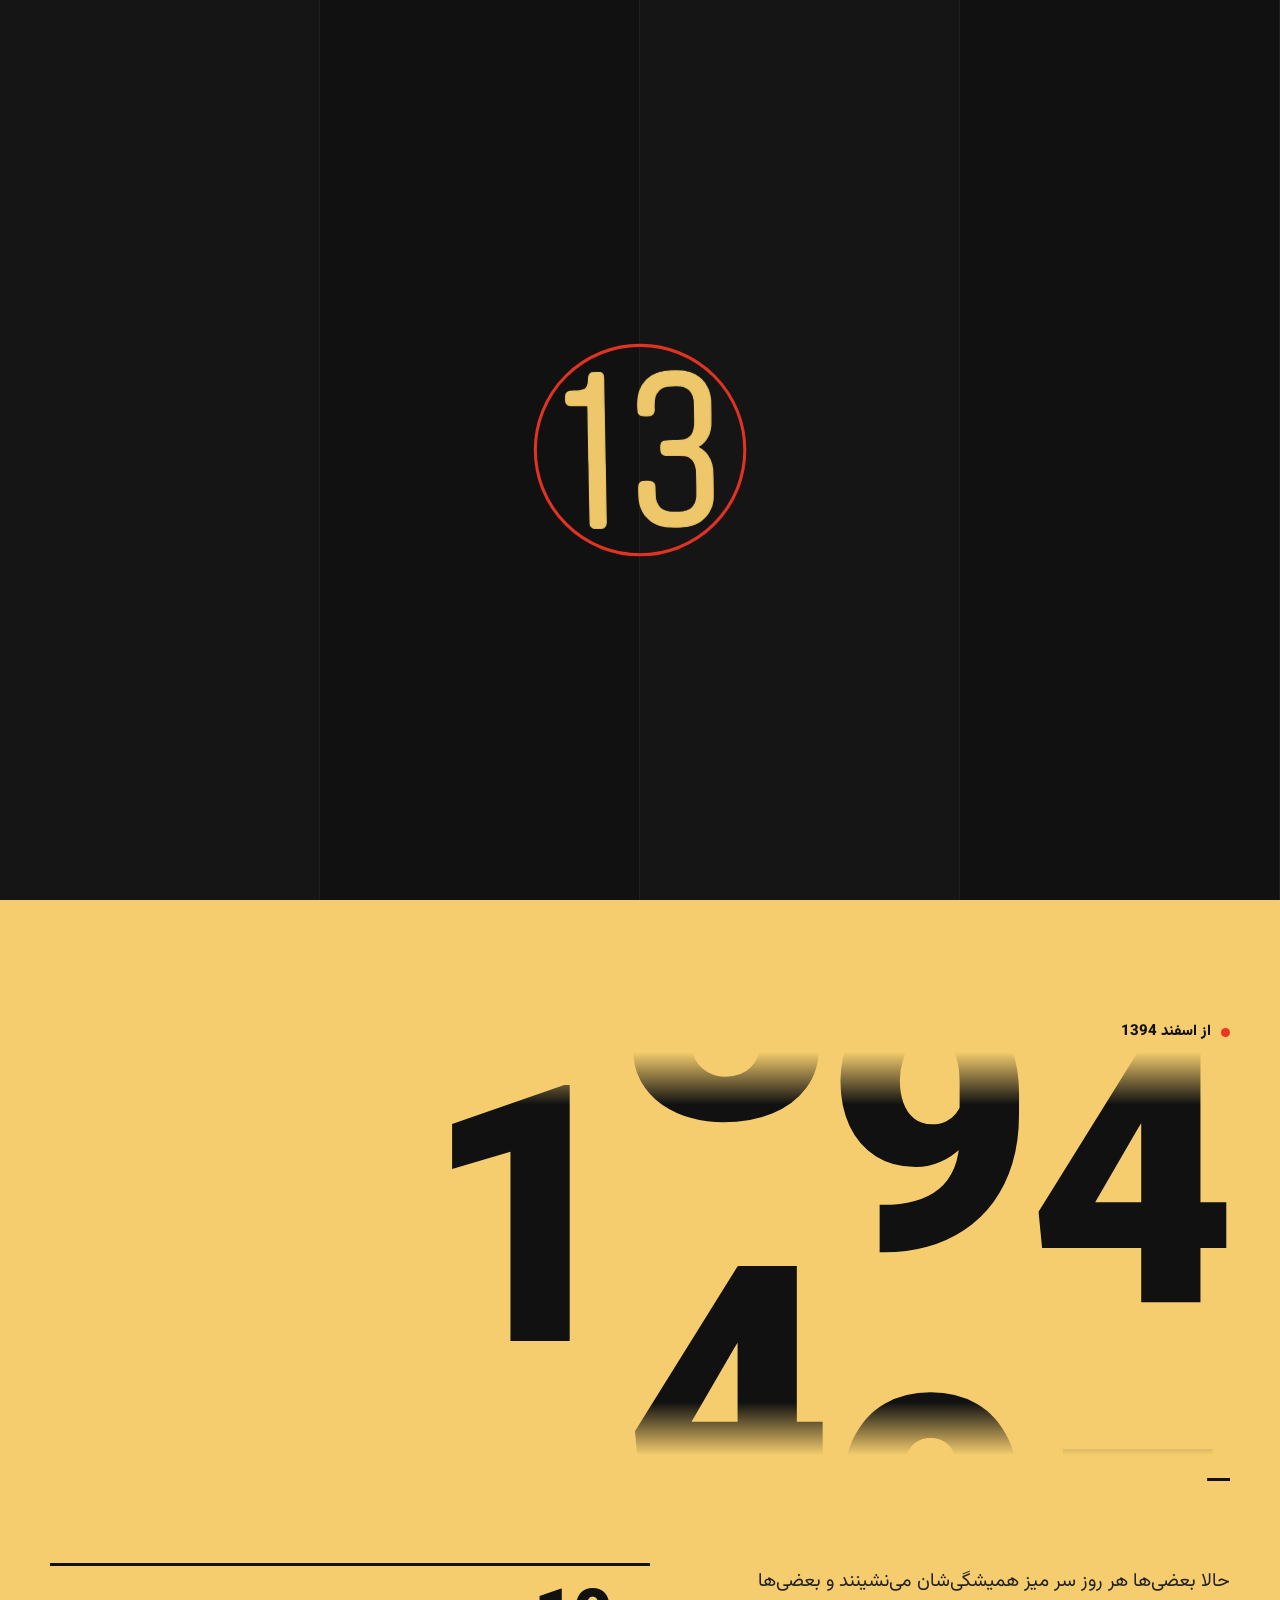
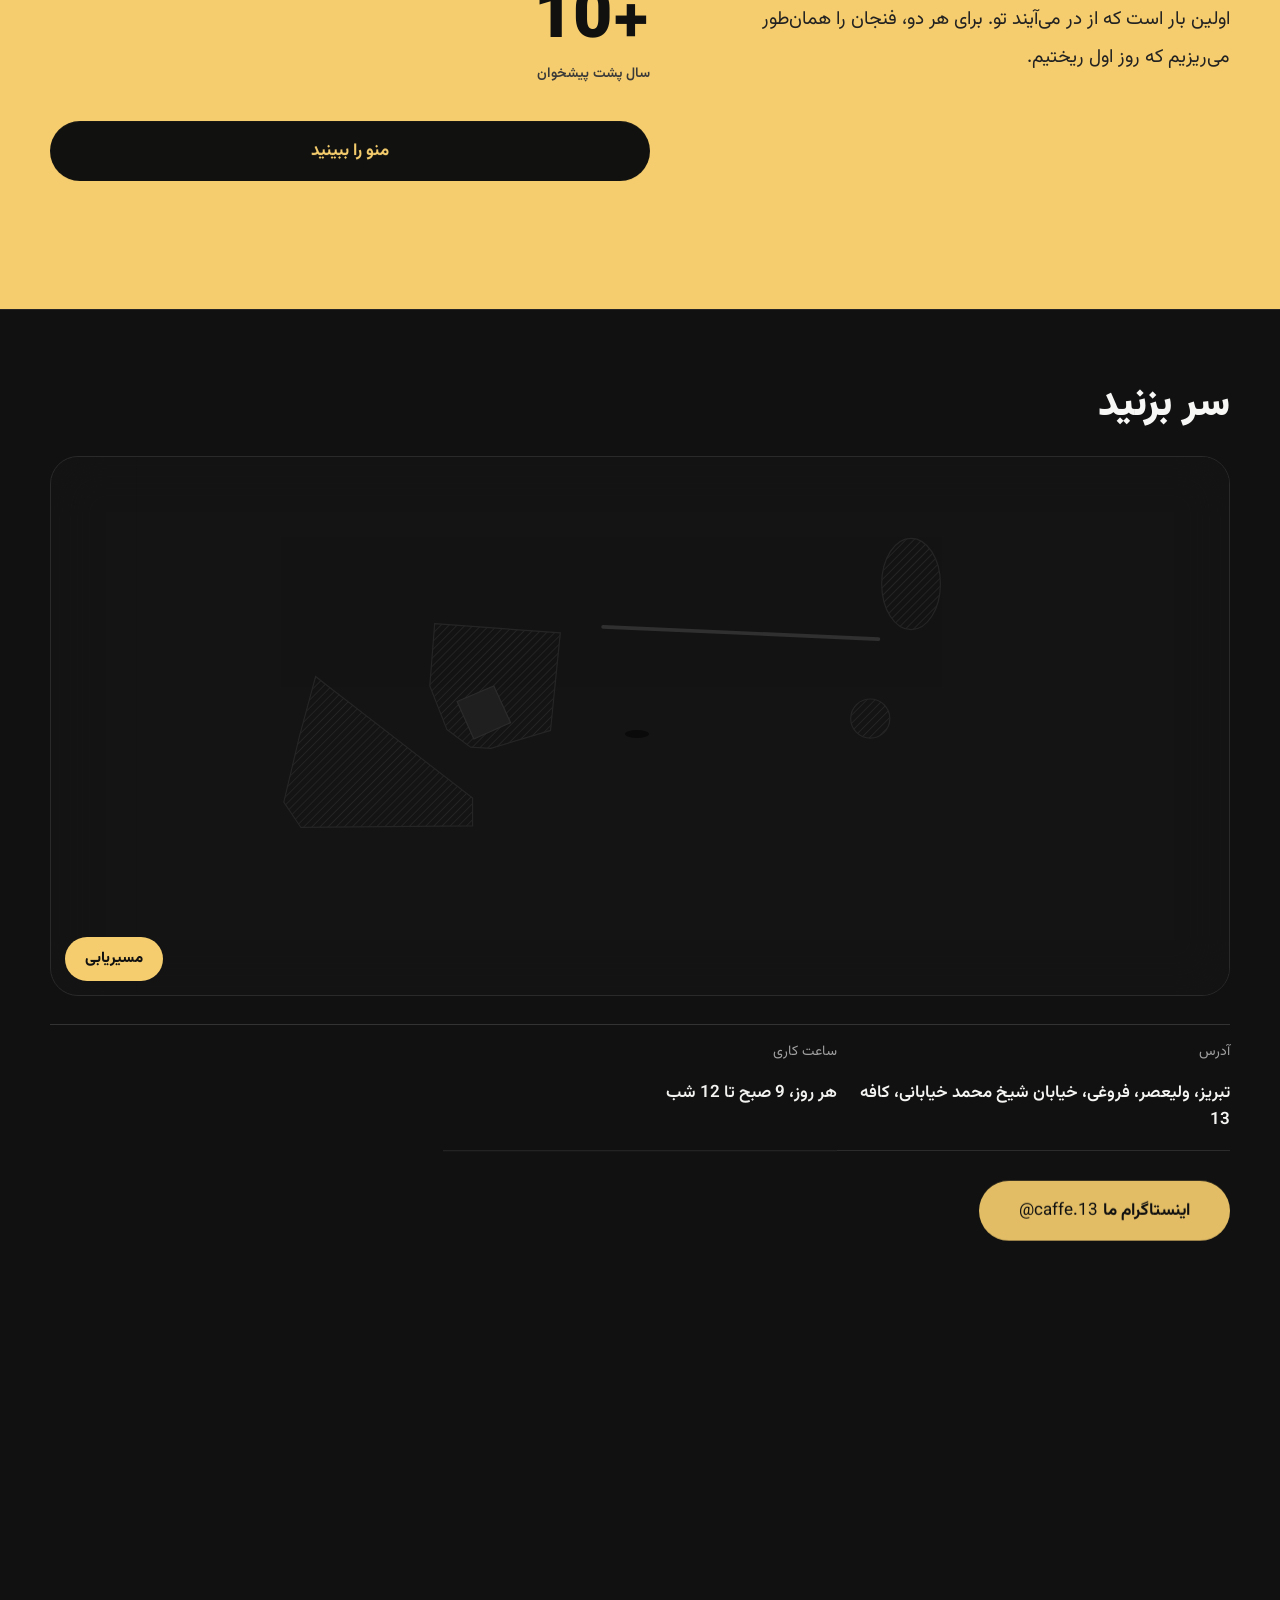
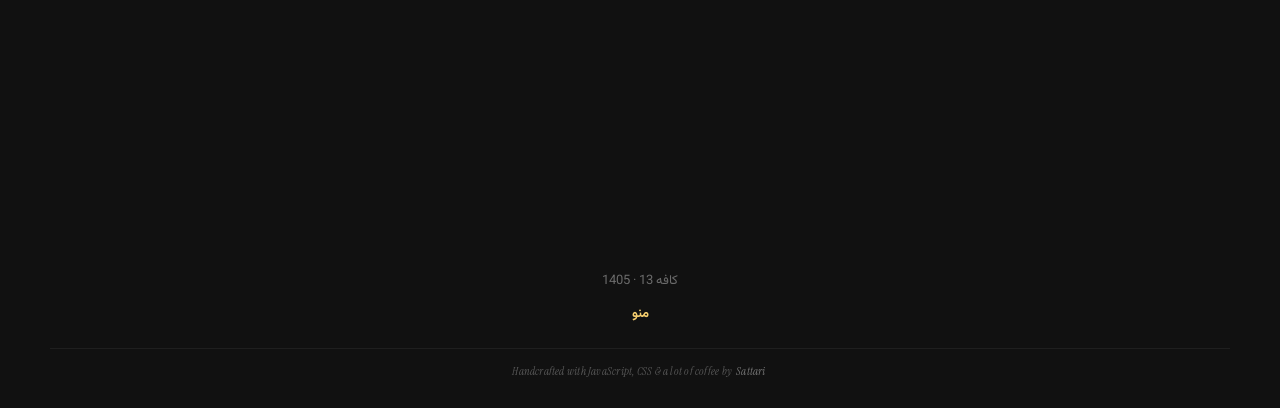
==== index.html @ 8cb82a8e "Map: aerial fly-in on scroll, from far above down to the cafe's pin The map starts zoomed out (0.5x)" ====
<!doctype html>
<html lang="fa" dir="rtl" data-page="home" data-base="">
<head>
<meta charset="utf-8">
<meta name="viewport" content="width=device-width, initial-scale=1, maximum-scale=1, minimum-scale=1, user-scalable=no, viewport-fit=cover">
<title>کافه 13 تبریز | قهوه، برگر و صبحانه</title>
<meta name="description" content="کافه 13 در تبریز: قهوه و نوشیدنی، برگر و پیتزای دیترویتی، و صبحانه. آدرس، ساعت کاری و منو. Cafe 13 Tabriz.">
<meta name="theme-color" content="#111111">
<meta property="og:title" content="کافه 13 تبریز">
<meta property="og:description" content="قهوه، برگر و صبحانه در تبریز">
<meta property="og:image" content="https://caffe13.ir/assets/brand/logo-1024.png">
<meta property="og:url" content="https://caffe13.ir/">
<link rel="canonical" href="https://caffe13.ir/">
<link rel="icon" href="assets/brand/favicon.ico" sizes="any">
<link rel="icon" href="assets/brand/logo.svg" type="image/svg+xml">
<link rel="apple-touch-icon" href="assets/brand/apple-touch-icon.png">
<link rel="manifest" href="manifest.webmanifest">
<link rel="preload" href="assets/fonts/Vazirmatn-var.woff2" as="font" type="font/woff2" crossorigin>
<link rel="stylesheet" href="assets/vendor/lenis.css?v=189d8e18">
<link rel="stylesheet" href="css/site.css?v=aab4eb87">
<script>(function(d){d.classList.add('js');if(!matchMedia('(prefers-reduced-motion: reduce)').matches){d.classList.add('is-loading');setTimeout(function(){d.classList.remove('is-loading')},9000)}})(document.documentElement)</script>
</head>
<body>

<!-- Loader: panels, the circle drawn, then the 13 drawn and filled -->
<div class="loader" aria-hidden="true">
  <div class="loader__panels"><i></i><i></i><i></i><i></i></div>
  <svg class="loader__mark" viewBox="0 0 1000 1000">
    <circle class="loader__circle" cx="500" cy="500" r="480" pathLength="1" />
    <path class="loader__glyph" pathLength="1" fill-rule="evenodd" d="M291.7 858.7C286.3 857.7 284.6 857.1 283.5 856.0C282.8 855.4 281.7 854.6 281.0 854.3C278.4 853.0 274.1 848.1 273.1 845.5C271.4 840.6 271.2 837.5 270.6 794.9C270.4 781.8 270.0 761.6 269.7 750.0C269.4 738.4 269.0 721.0 268.9 711.2C268.7 701.4 268.5 685.2 268.3 675.2C268.1 665.1 267.8 645.6 267.6 631.7C267.4 617.8 267.1 601.8 267.0 596.1C266.8 590.4 266.6 582.6 266.6 578.8C266.6 575.0 266.5 569.3 266.3 566.1C265.6 553.1 265.3 542.6 265.0 519.7C264.9 506.5 264.7 490.8 264.6 484.8C264.4 478.9 264.2 465.6 264.0 455.4C263.9 445.2 263.6 431.4 263.4 424.9C262.9 404.5 262.5 380.3 262.3 355.9C262.2 343.0 262.0 331.7 262.0 330.8C261.9 329.9 261.8 323.1 261.7 315.8C261.4 301.2 261.3 299.7 259.8 297.7C258.1 295.4 259.4 295.5 242.7 295.5C238.0 295.4 229.9 295.6 224.8 295.7C201.2 296.5 179.9 296.2 174.0 295.1C170.8 294.4 165.6 290.4 163.5 287.0C163.0 286.2 162.4 285.3 162.3 285.1C162.1 284.8 161.4 283.3 160.8 281.7C159.3 277.8 158.9 272.2 159.1 258.9C159.2 249.3 159.2 249.0 160.0 247.4C160.4 246.5 161.0 245.0 161.3 243.9C161.9 241.8 162.5 240.9 166.8 236.6C172.0 231.3 173.8 230.9 195.1 230.4C213.0 230.1 218.7 229.7 222.4 228.8C223.9 228.5 227.0 227.8 229.3 227.4C233.4 226.7 239.9 224.7 241.3 223.8C241.7 223.5 242.2 223.3 242.5 223.3C243.8 223.3 249.6 219.9 250.9 218.3C251.6 217.4 252.4 216.6 252.6 216.4C253.5 215.6 256.9 210.7 256.9 210.1C256.9 209.9 257.5 209.1 258.2 208.3C259.0 207.5 259.5 206.6 259.5 206.4C259.5 205.7 261.1 200.3 261.8 198.7C262.3 197.5 262.6 195.9 262.8 192.3C262.9 189.6 263.2 187.2 263.4 186.9C263.5 186.6 263.7 184.2 263.9 181.6C264.0 179.1 264.2 176.4 264.4 175.8C264.6 175.2 264.7 172.8 264.7 170.5C264.7 165.0 265.1 162.8 266.7 159.1C269.3 153.0 272.9 148.6 276.2 147.6C277.1 147.3 278.5 146.8 279.4 146.3C281.8 145.1 285.0 144.8 300.3 144.6C312.8 144.4 313.9 144.5 316.9 145.1C321.1 145.9 321.4 146.0 324.0 148.3C325.2 149.4 326.5 150.4 326.8 150.5C328.7 151.1 331.4 158.0 332.2 164.4C332.4 165.8 332.7 176.7 332.9 188.6C333.1 200.5 333.3 214.5 333.4 219.8C333.8 242.2 334.2 269.2 334.4 279.4C334.4 285.5 334.7 296.0 334.9 302.8C335.1 309.7 335.2 318.0 335.2 321.3C335.2 324.6 335.3 331.0 335.5 335.6C335.7 340.3 336.0 357.3 336.2 373.5C336.4 389.6 336.6 407.6 336.8 413.4C336.9 419.2 337.3 437.5 337.6 454.2C337.8 470.9 338.1 484.8 338.2 485.2C338.3 485.6 338.5 499.0 338.7 514.9C339.1 545.5 339.5 564.1 340.0 570.0C340.2 571.9 340.4 579.7 340.4 587.3C340.4 594.8 340.6 604.4 340.7 608.6C341.0 618.0 341.9 671.5 342.1 696.5C342.2 706.7 342.4 718.3 342.6 722.2C342.9 729.2 343.2 746.8 343.9 793.6C344.1 806.8 344.4 820.2 344.6 823.4C344.8 827.6 344.8 830.5 344.6 834.0C343.9 842.6 343.1 845.4 340.0 848.7C339.3 849.5 338.4 850.6 338.2 851.1C337.0 853.4 331.2 857.1 328.8 857.1C328.1 857.1 326.3 857.5 324.8 858.0L322.1 858.8L307.7 858.9C299.1 859.0 292.7 858.9 291.7 858.7ZM636.6 852.3C634.6 852.1 630.5 851.9 627.3 851.7C624.2 851.5 621.3 851.2 620.7 851.1C620.2 850.9 618.2 850.6 616.4 850.4C612.2 849.9 608.5 849.2 607.0 848.4C605.8 847.8 602.5 847.0 599.8 846.6C598.9 846.5 597.4 846.1 596.4 845.8C595.4 845.4 593.0 844.9 591.0 844.7C588.4 844.3 586.8 843.9 585.0 843.1C583.7 842.5 582.0 841.8 581.4 841.6C580.7 841.4 579.9 841.0 579.6 840.6C579.2 840.3 578.1 839.7 577.1 839.4C576.0 839.0 574.9 838.4 574.5 838.1C574.1 837.7 572.8 837.0 571.6 836.6C570.4 836.2 569.1 835.6 568.9 835.4C568.3 834.9 561.9 831.8 560.8 831.4C560.4 831.3 559.6 830.8 559.0 830.4C557.4 828.9 554.8 827.2 553.1 826.3C552.3 825.9 551.2 825.1 550.7 824.7C550.3 824.2 549.2 823.3 548.3 822.7C542.1 818.7 519.7 794.9 519.7 792.3C519.7 792.1 519.4 791.7 519.0 791.3C518.6 791.0 517.9 789.8 517.4 788.6C516.8 787.5 516.2 786.2 515.9 785.9C515.2 785.2 511.9 778.7 510.4 775.3C509.8 774.1 508.9 772.3 508.2 771.4C507.6 770.4 506.7 768.5 506.3 767.1C505.8 765.7 504.7 762.9 503.9 761.0C503.0 758.9 502.0 755.8 501.5 753.6C501.0 751.4 500.4 749.0 500.2 748.2C499.5 746.1 499.4 745.3 498.9 741.7C498.6 739.8 498.1 737.1 497.8 735.6C495.7 726.2 495.5 724.7 495.4 716.2C495.4 712.9 495.3 709.2 495.1 707.9C494.5 702.6 494.1 666.7 494.7 664.1C495.5 660.2 497.0 655.4 497.7 654.5C498.1 654.1 499.2 652.6 500.2 651.3C501.3 649.9 502.4 648.8 503.3 648.3C504.0 648.0 505.1 647.2 505.8 646.6C508.3 644.3 513.1 643.7 532.0 643.6C549.0 643.5 549.1 643.5 554.6 646.2C556.9 647.4 558.0 648.3 561.3 651.5C565.1 655.3 565.2 655.3 565.7 657.6C566.1 658.8 566.5 660.6 566.8 661.6C567.8 665.7 567.9 667.5 568.2 681.3C568.8 711.4 569.3 719.5 571.0 725.9C571.5 727.6 572.1 730.2 572.4 731.7C573.4 736.6 575.1 740.8 577.7 745.0C578.3 746.0 579.1 747.3 579.4 748.1C580.3 750.2 582.1 753.5 582.7 754.2C583.1 754.6 583.6 755.4 583.9 756.0C584.7 757.6 586.1 759.4 588.4 761.6C589.5 762.7 590.6 764.1 591.0 764.7C591.4 765.4 593.1 766.9 595.2 768.4C597.2 769.8 599.3 771.5 599.8 772.0C600.4 772.6 602.5 773.9 604.6 775.0C606.7 776.1 609.7 777.7 611.2 778.5C614.6 780.3 621.0 782.0 632.8 784.2C643.3 786.2 694.0 785.0 701.4 782.7C702.7 782.2 705.5 781.7 707.5 781.4C709.5 781.1 711.7 780.6 712.3 780.3C713.0 780.1 714.6 779.5 716.1 779.0C718.5 778.3 721.5 776.8 723.9 775.2C724.5 774.8 725.7 774.2 726.7 773.9C728.7 773.2 731.4 771.5 733.2 769.8C733.9 769.0 735.0 768.0 735.6 767.6C739.3 764.8 743.6 760.3 745.4 757.5C746.4 755.9 747.7 753.8 748.4 753.0C750.9 749.8 756.2 737.4 757.6 731.5C758.0 729.9 758.5 728.1 758.7 727.4C758.9 726.7 759.3 724.8 759.5 723.3C759.7 721.8 760.1 719.1 760.4 717.4C761.2 711.7 761.1 685.5 760.2 631.7C759.8 611.6 759.1 592.0 758.6 589.5C758.4 588.6 757.9 586.2 757.6 584.2C757.2 582.2 756.7 580.1 756.5 579.5C756.3 578.9 755.7 576.6 755.3 574.3C754.9 572.0 754.2 569.5 753.7 568.4C752.2 565.0 751.4 563.3 750.6 560.9C750.1 559.7 749.5 558.2 749.1 557.7C748.5 556.8 746.9 554.0 744.8 549.7C743.7 547.5 737.2 540.6 733.9 538.1C733.0 537.5 731.3 536.1 730.0 534.9C728.5 533.6 727.1 532.6 726.1 532.2C725.2 531.9 723.7 531.1 722.9 530.5C722.0 529.9 720.5 529.2 719.7 528.9C718.8 528.7 717.7 528.2 717.3 528.0C716.9 527.7 715.1 527.1 713.3 526.7C711.4 526.2 708.9 525.5 707.6 525.0C704.3 523.9 692.2 523.7 652.4 524.2L621.0 524.6L615.7 523.7C609.9 522.8 608.6 522.3 605.8 520.4C602.4 518.1 600.4 515.8 598.4 512.1C595.6 506.8 595.3 504.2 595.3 487.9C595.4 476.9 595.8 474.1 598.5 468.8C600.6 464.5 601.0 464.1 605.2 461.8C612.6 457.7 612.3 457.7 655.1 456.9C690.4 456.2 694.2 455.9 705.9 452.8C706.6 452.6 708.0 452.0 708.9 451.5C709.8 451.0 711.8 450.2 713.4 449.7C715.0 449.2 716.7 448.4 717.4 447.9C718.1 447.4 719.6 446.4 720.8 445.8C722.0 445.2 723.5 444.3 724.0 443.8C724.6 443.3 725.9 442.5 726.8 442.0C728.1 441.4 728.8 440.7 730.2 438.7C731.2 437.3 733.0 435.2 734.2 434.1C735.3 432.9 736.6 431.4 736.9 430.8C737.2 430.2 737.7 429.5 738.0 429.2C738.3 429.0 739.0 427.9 739.5 426.8C740.7 424.4 741.3 423.3 742.8 421.1C743.7 419.8 744.2 418.7 744.5 416.9C745.4 412.2 745.9 410.2 746.7 407.6C747.2 406.2 747.7 404.0 747.9 402.8C748.1 401.6 748.6 399.5 748.9 398.2C751.1 389.5 751.6 377.0 750.8 350.7C750.7 344.7 750.4 331.2 750.2 320.6C749.7 293.0 749.2 273.1 748.9 271.8C748.7 271.2 748.2 269.0 747.6 267.0C746.8 263.7 746.4 262.3 745.3 257.1C745.1 256.4 744.9 254.9 744.7 253.7C744.5 252.6 743.9 251.0 743.5 250.2C743.0 249.4 742.2 247.8 741.8 246.6C740.2 242.6 736.3 235.5 734.8 233.6C733.9 232.5 732.2 230.5 731.0 229.1C729.8 227.6 728.8 226.3 728.8 226.2C728.8 226.1 727.9 225.3 726.7 224.5C725.6 223.6 724.3 222.4 723.8 221.8C723.4 221.3 722.3 220.3 721.5 219.7C720.6 219.2 719.1 218.0 718.2 217.2C717.2 216.5 715.9 215.6 715.3 215.3C713.5 214.6 710.8 213.4 708.3 212.2C707.1 211.6 705.5 210.9 704.8 210.7C704.0 210.5 703.1 210.1 702.7 209.8C701.2 208.9 685.3 205.6 682.5 205.6C681.6 205.6 679.6 205.4 678.1 205.2C674.8 204.8 665.6 204.8 648.7 205.2C634.2 205.6 631.6 205.8 624.6 207.1C621.8 207.7 618.2 208.4 616.7 208.6C611.5 209.6 602.2 213.3 600.4 215.1C600.0 215.5 599.1 216.0 598.4 216.2C597.7 216.4 596.6 216.9 596.0 217.4C595.4 217.8 594.1 218.7 593.2 219.3C588.8 222.2 581.2 230.8 578.0 236.4C577.5 237.3 576.3 238.8 575.4 239.9C573.8 241.7 572.1 245.4 572.1 246.9C572.1 247.2 571.8 247.9 571.4 248.4C570.1 250.0 567.6 258.0 567.0 262.1C566.8 264.1 566.3 266.6 565.9 267.7C565.4 269.3 565.1 271.4 564.8 277.1C564.3 285.2 564.2 311.6 564.6 314.5C564.9 316.7 564.2 321.7 563.3 324.0C562.9 324.9 562.4 326.6 562.2 327.7C561.1 332.4 558.5 335.9 554.4 338.1C552.8 339.0 551.3 339.9 551.2 340.0C551.1 340.2 550.1 340.8 548.9 341.4C545.9 342.9 540.2 343.3 523.3 343.4C508.7 343.4 507.5 343.2 503.7 340.5C503.2 340.1 501.6 339.2 500.2 338.4C496.4 336.3 495.6 335.5 493.6 331.4L491.9 327.9L491.3 322.1C490.5 314.7 489.8 277.7 490.3 271.8C490.7 267.2 491.5 261.9 491.9 260.6C492.1 260.1 492.4 258.0 492.6 256.0C492.9 252.7 493.3 250.5 495.5 241.3C495.8 239.9 496.2 238.0 496.4 237.2C496.6 236.4 497.5 234.0 498.3 231.7C499.2 229.5 500.5 226.3 501.1 224.6C501.7 222.9 502.7 220.8 503.3 219.9C503.8 219.0 504.6 217.5 504.9 216.6C505.2 215.6 505.7 214.5 505.9 214.1C506.1 213.8 506.8 212.5 507.3 211.2C508.2 209.0 509.4 206.8 511.0 204.4C511.5 203.7 512.3 202.1 512.8 200.9C513.5 199.3 514.1 198.5 515.0 197.9C515.7 197.4 516.5 196.4 517.1 195.3C517.6 194.3 518.7 192.9 519.4 192.1C520.1 191.4 521.3 190.1 522.0 189.1C522.6 188.1 524.0 186.5 525.1 185.5C527.9 182.8 531.8 178.7 532.6 177.5C533.0 176.9 534.2 175.8 535.2 175.1C536.2 174.4 537.2 173.5 537.4 173.2C537.6 172.9 538.7 172.2 539.7 171.6C540.7 171.0 542.3 169.8 543.3 168.9C544.3 167.9 545.7 166.9 546.5 166.5C547.2 166.1 548.2 165.3 548.6 164.7C549.3 163.7 553.6 160.7 554.4 160.6C554.6 160.6 556.4 159.7 558.5 158.5C560.7 157.4 563.3 156.1 564.4 155.8C565.5 155.4 566.8 154.8 567.2 154.3C567.6 153.9 568.8 153.2 569.7 152.9C570.6 152.5 572.2 151.8 573.1 151.3C574.1 150.8 575.6 150.1 576.6 149.8C577.6 149.5 578.7 149.0 579.0 148.8C579.4 148.6 580.7 148.2 581.9 147.9C583.2 147.6 584.7 147.0 585.4 146.5C586.3 145.9 587.2 145.6 588.9 145.4C593.4 144.9 595.8 144.4 597.2 143.6C598.0 143.2 599.9 142.6 602.3 142.2C604.4 141.8 606.8 141.3 607.5 141.1C609.3 140.4 612.7 140.0 621.9 139.5C626.5 139.2 630.5 138.7 631.6 138.5C633.7 137.8 645.2 137.4 661.6 137.4C675.4 137.4 694.2 138.2 697.6 138.9C698.5 139.1 701.3 139.5 703.9 139.8C707.7 140.2 708.8 140.4 710.7 141.2C712.1 141.9 714.2 142.4 716.6 142.9C718.7 143.2 720.8 143.7 721.3 143.9C722.4 144.5 724.5 145.0 727.9 145.4C729.2 145.6 730.6 146.0 731.1 146.4C732.0 147.0 734.7 148.0 735.5 148.0C735.7 148.0 736.6 148.4 737.5 148.8C738.3 149.2 740.0 149.9 741.2 150.3C742.4 150.7 743.5 151.2 743.7 151.5C744.0 151.7 745.0 152.4 746.1 152.9C747.2 153.5 748.4 154.2 748.9 154.5C749.3 154.8 750.7 155.4 752.0 155.8C753.3 156.2 754.5 156.7 754.7 157.0C754.9 157.2 755.7 157.7 756.3 158.1C757.8 158.8 761.6 161.4 762.7 162.5C763.1 162.9 763.6 163.2 763.7 163.2C763.9 163.2 764.5 163.7 765.2 164.2C765.9 164.8 767.2 165.6 768.1 166.0C769.1 166.4 770.5 167.5 771.7 168.8C772.7 169.9 775.1 171.8 776.9 173.1C779.7 175.0 780.3 175.6 781.2 177.2C781.8 178.3 782.6 179.3 783.1 179.5C783.6 179.8 784.4 180.5 784.8 181.1C785.3 181.6 786.5 183.0 787.5 184.2C788.6 185.3 790.0 186.9 790.7 187.8C791.4 188.7 792.4 189.8 792.8 190.1C793.2 190.5 793.8 191.1 794.1 191.5C794.4 191.8 795.1 192.6 795.6 193.1C796.2 193.7 797.0 194.9 797.5 195.9C797.9 196.9 798.5 197.9 798.8 198.1C799.0 198.3 799.6 199.3 800.1 200.3C800.5 201.2 801.2 202.4 801.5 202.8C801.9 203.3 802.3 204.2 802.5 204.9C802.8 205.5 803.4 206.6 803.9 207.2C804.5 207.8 805.2 208.8 805.4 209.4C806.5 212.4 808.5 216.5 809.0 217.1C810.0 218.1 812.2 222.6 812.7 224.5C813.0 225.4 813.5 226.7 814.0 227.4C814.4 228.0 814.9 229.1 815.0 229.8C815.4 232.1 816.7 237.8 817.4 239.8C818.5 243.4 820.2 250.6 820.4 252.4C820.6 253.4 821.0 255.8 821.3 257.8C822.3 263.2 822.5 264.8 822.9 269.4C824.1 284.7 825.0 382.5 824.0 388.2C823.8 389.7 823.4 392.4 823.2 394.3C822.7 399.3 822.3 402.3 821.7 404.3C821.5 405.3 820.8 408.3 820.3 411.0C818.7 418.5 815.6 427.9 814.1 429.8C813.8 430.2 813.3 431.4 813.0 432.4C812.7 433.4 812.1 434.9 811.6 435.7C811.1 436.5 810.3 437.9 809.9 438.8C807.8 442.8 806.8 444.7 805.6 446.5C804.9 447.5 803.8 449.1 803.2 450.1C802.5 451.0 801.2 452.7 800.2 453.8C799.3 455.0 798.0 456.5 797.4 457.3C795.3 460.3 791.3 464.5 787.1 468.1C779.4 474.7 775.5 477.8 773.4 478.9C771.6 479.8 767.5 482.9 767.1 483.6C765.6 486.2 768.8 489.9 774.8 492.8C779.0 494.9 783.4 497.8 785.6 500.0C786.4 500.9 787.9 502.2 788.9 502.8C791.3 504.3 804.4 517.6 805.1 519.2C805.4 519.9 806.0 521.0 806.5 521.5C806.9 522.0 807.5 522.9 807.8 523.5C808.1 524.1 808.6 524.7 809.0 524.9C809.3 525.1 809.9 525.7 810.3 526.4C810.7 527.1 811.3 527.9 811.6 528.3C811.9 528.6 812.5 529.7 812.8 530.7C813.2 531.7 814.3 533.7 815.3 535.2C816.3 536.7 817.3 538.4 817.5 538.9C817.7 539.5 818.3 540.6 818.7 541.5C821.2 546.2 822.9 550.0 823.4 551.5C824.9 556.9 825.3 558.1 825.8 558.8C826.1 559.3 826.5 560.3 826.7 561.0C827.0 561.8 827.5 563.5 828.0 564.7C828.5 566.0 829.0 568.0 829.2 569.2C829.5 573.0 830.3 578.0 830.8 579.3C831.0 580.1 831.4 581.7 831.6 583.1C831.8 584.4 832.1 585.8 832.1 586.1C832.2 586.5 832.4 590.2 832.6 594.4C832.8 598.6 833.1 604.1 833.2 606.7C833.6 612.6 834.1 630.3 834.3 644.8C835.3 710.9 835.3 715.7 834.5 725.9C834.3 728.3 833.9 731.2 833.5 732.2C833.2 733.3 832.5 736.5 832.1 739.3C831.6 742.2 830.9 745.6 830.5 746.9C830.1 748.3 829.6 750.3 829.5 751.5C829.3 753.6 826.7 761.9 825.9 762.8C825.3 763.6 823.9 766.4 823.7 767.6C823.6 768.2 823.1 769.3 822.6 769.9C822.1 770.5 821.1 772.2 820.4 773.8C819.7 775.3 818.8 777.2 818.4 778.0C818.0 778.8 816.8 780.9 815.8 782.6C814.7 784.4 813.3 787.0 812.6 788.5C811.9 790.0 810.6 791.9 809.5 793.0C808.5 794.1 807.7 795.2 807.7 795.4C807.7 795.6 807.2 796.2 806.6 796.8C805.1 798.5 804.1 799.7 803.2 800.9C802.8 801.5 801.2 803.4 799.7 805.0C790.7 814.5 788.8 816.4 788.5 816.4C788.3 816.4 787.1 817.3 785.8 818.4C782.4 821.4 781.2 822.4 780.0 823.0C779.4 823.3 778.0 824.4 776.9 825.5C775.8 826.6 774.1 827.9 772.8 828.5C771.6 829.1 770.5 829.8 770.2 830.1C770.0 830.4 769.1 830.9 768.2 831.2C767.2 831.5 765.9 832.0 765.2 832.5C764.4 832.9 763.1 833.4 762.2 833.7C761.3 834.0 760.1 834.6 759.5 835.1C758.8 835.6 757.4 836.3 756.3 836.6C755.1 837.0 753.6 837.6 752.9 838.1C752.1 838.6 751.1 839.1 750.6 839.2C750.1 839.4 748.4 840.1 746.7 840.9C745.1 841.6 743.5 842.3 743.2 842.3C742.9 842.3 742.0 842.6 741.1 843.1C739.9 843.7 738.3 844.1 735.2 844.5C731.9 845.0 730.5 845.3 729.4 845.9C728.5 846.5 727.1 846.9 725.3 847.1C723.8 847.3 721.3 847.9 719.8 848.4C717.5 849.2 716.0 849.4 711.1 849.7C703.0 850.2 699.3 850.6 697.9 851.2C697.1 851.5 694.8 851.8 691.5 852.0C684.7 852.4 641.1 852.6 636.6 852.3Z" />
  </svg>
</div>

<header class="top">
  <a class="top__logo" href="" aria-label="Cafe 13"><img src="assets/brand/logo.svg" alt="" width="36" height="36"></a>
  <div class="top__end">
    <a class="top__nav" data-t="nav" href="menu/"></a>
    <a class="top__ig" data-ig href="https://www.instagram.com/caffe.13" target="_blank" rel="noopener" aria-label="Instagram">
      <svg viewBox="0 0 24 24" aria-hidden="true"><rect x="3" y="3" width="18" height="18" rx="5"/><circle cx="12" cy="12" r="4.2"/><circle cx="17.4" cy="6.6" r="1.1" class="dot"/></svg>
    </a>
    <a class="top__lang" data-lang-switch href="?lang=en">EN</a>
  </div>
</header>

<main id="top">
  <section class="hero">
    <div class="hero__disc" aria-hidden="true"><img src="assets/brand/logo.svg" alt=""></div>
    <div class="hero__inner">
      <p class="hero__kicker"><span class="hero__dot"></span><span data-t="hours"></span></p>
      <h1 class="hero__title"><span class="mask"><span data-t="name" class="hero__name"></span></span></h1>
      <p class="hero__lead" data-t="lead"></p>
      <p class="hero__notice" data-notice hidden></p>
      <nav class="hero__cats" aria-label="Menu"></nav>
    </div>
  </section>

  <section class="story" id="story" hidden>
    <div class="wrap story__wrap">
      <p class="story__since"><span data-t="storySince"></span></p>
      <div class="story__year" data-odo aria-hidden="true"></div>
      <div class="story__line" aria-hidden="true"><span class="story__rule"></span><span class="story__now" data-t="storyNow"></span></div>
      <h2 class="story__title"><span class="mask"><span data-t="storyTitle"></span></span></h2>
      <div class="story__body" data-story-body></div>
      <div class="story__stats">
        <div class="stat"><p class="stat__num" data-stat-years></p><p class="stat__lbl" data-t="statYears"></p></div>      </div>
      <a class="btn btn--dark story__cta" href="menu/">
        <span class="btn__fill"></span>
        <span class="btn__txt"><span class="btn__a"><b data-t="storyCta"></b></span><span class="btn__b" aria-hidden="true"><b data-t="storyCta"></b></span></span>
      </a>
    </div>
  </section>

  <section class="visit" id="visit">
    <div class="wrap">
      <h2 class="visit__title"><span class="mask"><span data-t="visitTitle"></span></span></h2>
      <figure class="map" data-map>
        <svg class="map__svg" viewBox="152 -30 1560 1300" preserveAspectRatio="xMidYMid slice" role="img" data-t-aria="mapLabel">
          <defs>
            <pattern id="c13hatch" width="14" height="14" patternUnits="userSpaceOnUse" patternTransform="rotate(45)"><line x1="0" y1="0" x2="0" y2="14" stroke="#272727" stroke-width="4"/></pattern>
          </defs>
          <g class="map__world">
            <rect x="-300" y="-300" width="2800" height="2000" fill="#141414"/>

            <g class="map__parks">
              <polygon points="140,492 525,790 525,858 104,862 62,800 100,640"/>
              <polygon points="432,362 740,385 716,624 570,668 520,665 462,622 420,515"/>
              <polygon class="map__field" points="487,553 577,515 618,605 528,645"/>
              <ellipse cx="1600" cy="265" rx="72" ry="112"/>
              <circle cx="1500" cy="595" r="48"/>
            </g>

            <g class="map__roads">
              <!-- minor streets -->
              <path class="r1" pathLength="1" d="M845,370 L1520,400"/>
              <path class="r1" pathLength="1" d="M870,472 L1145,488"/>
              <path class="r1" pathLength="1" d="M1222,490 L1557,517"/>
              <path class="r1" pathLength="1" d="M425,235 L400,520"/>
              <path class="r1" pathLength="1" d="M425,235 L725,258"/>
              <path class="r1" pathLength="1" d="M1610,598 L1900,620"/>
              <path class="r1" pathLength="1" d="M1600,785 L1996,805"/>
              <path class="r1" pathLength="1" d="M1045,830 L1535,862"/>
              <path class="r1" pathLength="1" d="M1030,915 L1525,970"/>
              <path class="r1" pathLength="1" d="M1590,985 L1996,1010"/>
              <path class="r1" pathLength="1" d="M600,1100 L1510,1170"/>
              <path class="r1" pathLength="1" d="M0,940 L550,985"/>
              <path class="r1" pathLength="1" d="M175,960 L160,1200"/>
              <path class="r1" pathLength="1" d="M0,1185 L430,1220"/>
              <path class="r1" pathLength="1" d="M1050,668 L1030,915 L1022,1125"/>
              <path class="r1" pathLength="1" d="M1910,450 L1880,990"/>
              <path class="r1" pathLength="1" d="M820,1125 L810,1258"/>
              <path class="r1" pathLength="1" d="M1700,118 L1996,128"/>
              <path class="r1" pathLength="1" d="M0,200 L120,205"/>
              <path class="r1" pathLength="1" d="M480,0 L478,70"/>
              <path class="r1" pathLength="1" d="M728,0 L722,50"/>
              <path class="r1" pathLength="1" d="M965,0 L955,70"/>
              <!-- secondary -->
              <path class="r2 hot" pathLength="1" d="M840,120 L825,325 L910,640"/>
              <path class="r2" pathLength="1" d="M0,910 L100,870 L540,900 L1030,915"/>
              <path class="r2" pathLength="1" d="M130,0 L135,375"/>
              <path class="r2" pathLength="1" d="M1625,400 L1996,425"/>
              <!-- main avenues -->
              <path class="r3" pathLength="1" d="M140,25 L300,45 L700,75 L1100,100 L1480,138 L1540,165"/>
              <path class="r3 hot" pathLength="1" d="M600,742 L910,648 L1550,685"/>
              <path class="r3" pathLength="1" d="M135,375 L240,480 L490,712 L600,742"/>
              <path class="r2" pathLength="1" d="M135,375 L40,740 L100,870"/>
              <path class="r3" pathLength="1" d="M575,745 L560,1258"/>
              <path class="r3" pathLength="1" d="M1600,405 L1570,700 L1525,1258"/>
              <ellipse class="r3" pathLength="1" cx="1600" cy="265" rx="98" ry="135"/>
            </g>

            <g class="map__labels">
              <text class="lbl" x="718" y="106" data-en="Hemafar">همافر</text>
              <text class="lbl lbl--hot" x="1080" y="668" transform="rotate(2.6 1080 668)" data-en="Sheikh M. Khiabani">شیخ محمد خیابانی</text>
              <text class="lbl lbl--hot" x="868" y="500" transform="rotate(75 868 500)" data-en="Safa">صفا</text>
              <text class="lbl" x="1597" y="640" transform="rotate(88 1597 640)" data-en="Foroughi">فروغی</text>
              <text class="lbl" x="540" y="908" data-en="Nezami">نظامی</text>
              <text class="lbl lbl--sm" x="1333" y="404" data-en="Molavi">مولوی</text>
              <text class="lbl lbl--sm" x="410" y="436" transform="rotate(-84 410 436)" data-en="Aftab">آفتاب</text>
              <text class="lbl lbl--sm" x="1587" y="298" data-en="Hemafar Sq.">فلکه همافر</text>
              <text class="lbl lbl--sm" x="1938" y="442" data-en="Golbad 2">گلباد دوم</text>
              <text class="lbl lbl--sm" x="1293" y="860" data-en="Baharestan">بهارستان</text>
              <text class="lbl lbl--sm" x="1085" y="928" data-en="Arash">آرش</text>
              <text class="lbl lbl--sm" x="1725" y="998" data-en="Hadi">هادی</text>
              <text class="lbl lbl--sm" x="1802" y="620" data-en="Vida">ویدا</text>
              <text class="lbl lbl--sm" x="1668" y="797" data-en="Emergency">اورژانس</text>
              <text class="lbl lbl--sm" x="1030" y="1148" data-en="Molavi">مولوی</text>
            </g>

            <g class="map__pin" transform="translate(928 628)">
              <g class="map__pinscale">
                <circle class="map__ring" cx="0" cy="0" r="46"/>
                <circle class="map__ring map__ring--b" cx="0" cy="0" r="46"/>
                <ellipse class="map__shadow" cx="0" cy="2" rx="12" ry="4"/>
                <g class="map__pinbody">
                  <path class="map__tail" d="M-15,-34 L0,0 L15,-34 Z"/>
                  <circle class="map__head" cx="0" cy="-48" r="27"/>
                  <text class="map__num" x="0" y="-40" text-anchor="middle">13</text>
                  <g class="map__tag">
                    <rect x="-52" y="-118" width="104" height="32" rx="16"/>
                    <text x="0" y="-96" text-anchor="middle" data-t="name"></text>
                  </g>
                </g>
              </g>
            </g>
          </g>
        </svg>
        <a class="map__go" data-map-link target="_blank" rel="noopener" hidden><span data-t="directions"></span></a>
      </figure>
      <div class="visit__grid">
        <div class="visit__cell"><p class="visit__label" data-t="addressLabel"></p><p class="visit__val" data-t="address"></p></div>
        <div class="visit__cell"><p class="visit__label" data-t="hoursLabel"></p><p class="visit__val" data-t="hours"></p></div>
        <div class="visit__cell visit__cell--phone" hidden><p class="visit__label" data-t="phoneLabel"></p><p class="visit__val"><a data-phone href="#"></a></p></div>
      </div>
      <a class="btn" data-ig href="https://www.instagram.com/caffe.13" target="_blank" rel="noopener">
        <span class="btn__fill"></span>
        <span class="btn__txt"><span class="btn__a"><b data-t="igCta"></b> <span class="ltr">@caffe.13</span></span><span class="btn__b" aria-hidden="true"><b data-t="igCta"></b> <span class="ltr">@caffe.13</span></span></span>
      </a>
    </div>
  </section>
</main>

<footer class="foot">
  <svg class="foot__mark" viewBox="0 0 1000 1000" aria-hidden="true"><path pathLength="1" fill-rule="evenodd" d="M291.7 858.7C286.3 857.7 284.6 857.1 283.5 856.0C282.8 855.4 281.7 854.6 281.0 854.3C278.4 853.0 274.1 848.1 273.1 845.5C271.4 840.6 271.2 837.5 270.6 794.9C270.4 781.8 270.0 761.6 269.7 750.0C269.4 738.4 269.0 721.0 268.9 711.2C268.7 701.4 268.5 685.2 268.3 675.2C268.1 665.1 267.8 645.6 267.6 631.7C267.4 617.8 267.1 601.8 267.0 596.1C266.8 590.4 266.6 582.6 266.6 578.8C266.6 575.0 266.5 569.3 266.3 566.1C265.6 553.1 265.3 542.6 265.0 519.7C264.9 506.5 264.7 490.8 264.6 484.8C264.4 478.9 264.2 465.6 264.0 455.4C263.9 445.2 263.6 431.4 263.4 424.9C262.9 404.5 262.5 380.3 262.3 355.9C262.2 343.0 262.0 331.7 262.0 330.8C261.9 329.9 261.8 323.1 261.7 315.8C261.4 301.2 261.3 299.7 259.8 297.7C258.1 295.4 259.4 295.5 242.7 295.5C238.0 295.4 229.9 295.6 224.8 295.7C201.2 296.5 179.9 296.2 174.0 295.1C170.8 294.4 165.6 290.4 163.5 287.0C163.0 286.2 162.4 285.3 162.3 285.1C162.1 284.8 161.4 283.3 160.8 281.7C159.3 277.8 158.9 272.2 159.1 258.9C159.2 249.3 159.2 249.0 160.0 247.4C160.4 246.5 161.0 245.0 161.3 243.9C161.9 241.8 162.5 240.9 166.8 236.6C172.0 231.3 173.8 230.9 195.1 230.4C213.0 230.1 218.7 229.7 222.4 228.8C223.9 228.5 227.0 227.8 229.3 227.4C233.4 226.7 239.9 224.7 241.3 223.8C241.7 223.5 242.2 223.3 242.5 223.3C243.8 223.3 249.6 219.9 250.9 218.3C251.6 217.4 252.4 216.6 252.6 216.4C253.5 215.6 256.9 210.7 256.9 210.1C256.9 209.9 257.5 209.1 258.2 208.3C259.0 207.5 259.5 206.6 259.5 206.4C259.5 205.7 261.1 200.3 261.8 198.7C262.3 197.5 262.6 195.9 262.8 192.3C262.9 189.6 263.2 187.2 263.4 186.9C263.5 186.6 263.7 184.2 263.9 181.6C264.0 179.1 264.2 176.4 264.4 175.8C264.6 175.2 264.7 172.8 264.7 170.5C264.7 165.0 265.1 162.8 266.7 159.1C269.3 153.0 272.9 148.6 276.2 147.6C277.1 147.3 278.5 146.8 279.4 146.3C281.8 145.1 285.0 144.8 300.3 144.6C312.8 144.4 313.9 144.5 316.9 145.1C321.1 145.9 321.4 146.0 324.0 148.3C325.2 149.4 326.5 150.4 326.8 150.5C328.7 151.1 331.4 158.0 332.2 164.4C332.4 165.8 332.7 176.7 332.9 188.6C333.1 200.5 333.3 214.5 333.4 219.8C333.8 242.2 334.2 269.2 334.4 279.4C334.4 285.5 334.7 296.0 334.9 302.8C335.1 309.7 335.2 318.0 335.2 321.3C335.2 324.6 335.3 331.0 335.5 335.6C335.7 340.3 336.0 357.3 336.2 373.5C336.4 389.6 336.6 407.6 336.8 413.4C336.9 419.2 337.3 437.5 337.6 454.2C337.8 470.9 338.1 484.8 338.2 485.2C338.3 485.6 338.5 499.0 338.7 514.9C339.1 545.5 339.5 564.1 340.0 570.0C340.2 571.9 340.4 579.7 340.4 587.3C340.4 594.8 340.6 604.4 340.7 608.6C341.0 618.0 341.9 671.5 342.1 696.5C342.2 706.7 342.4 718.3 342.6 722.2C342.9 729.2 343.2 746.8 343.9 793.6C344.1 806.8 344.4 820.2 344.6 823.4C344.8 827.6 344.8 830.5 344.6 834.0C343.9 842.6 343.1 845.4 340.0 848.7C339.3 849.5 338.4 850.6 338.2 851.1C337.0 853.4 331.2 857.1 328.8 857.1C328.1 857.1 326.3 857.5 324.8 858.0L322.1 858.8L307.7 858.9C299.1 859.0 292.7 858.9 291.7 858.7ZM636.6 852.3C634.6 852.1 630.5 851.9 627.3 851.7C624.2 851.5 621.3 851.2 620.7 851.1C620.2 850.9 618.2 850.6 616.4 850.4C612.2 849.9 608.5 849.2 607.0 848.4C605.8 847.8 602.5 847.0 599.8 846.6C598.9 846.5 597.4 846.1 596.4 845.8C595.4 845.4 593.0 844.9 591.0 844.7C588.4 844.3 586.8 843.9 585.0 843.1C583.7 842.5 582.0 841.8 581.4 841.6C580.7 841.4 579.9 841.0 579.6 840.6C579.2 840.3 578.1 839.7 577.1 839.4C576.0 839.0 574.9 838.4 574.5 838.1C574.1 837.7 572.8 837.0 571.6 836.6C570.4 836.2 569.1 835.6 568.9 835.4C568.3 834.9 561.9 831.8 560.8 831.4C560.4 831.3 559.6 830.8 559.0 830.4C557.4 828.9 554.8 827.2 553.1 826.3C552.3 825.9 551.2 825.1 550.7 824.7C550.3 824.2 549.2 823.3 548.3 822.7C542.1 818.7 519.7 794.9 519.7 792.3C519.7 792.1 519.4 791.7 519.0 791.3C518.6 791.0 517.9 789.8 517.4 788.6C516.8 787.5 516.2 786.2 515.9 785.9C515.2 785.2 511.9 778.7 510.4 775.3C509.8 774.1 508.9 772.3 508.2 771.4C507.6 770.4 506.7 768.5 506.3 767.1C505.8 765.7 504.7 762.9 503.9 761.0C503.0 758.9 502.0 755.8 501.5 753.6C501.0 751.4 500.4 749.0 500.2 748.2C499.5 746.1 499.4 745.3 498.9 741.7C498.6 739.8 498.1 737.1 497.8 735.6C495.7 726.2 495.5 724.7 495.4 716.2C495.4 712.9 495.3 709.2 495.1 707.9C494.5 702.6 494.1 666.7 494.7 664.1C495.5 660.2 497.0 655.4 497.7 654.5C498.1 654.1 499.2 652.6 500.2 651.3C501.3 649.9 502.4 648.8 503.3 648.3C504.0 648.0 505.1 647.2 505.8 646.6C508.3 644.3 513.1 643.7 532.0 643.6C549.0 643.5 549.1 643.5 554.6 646.2C556.9 647.4 558.0 648.3 561.3 651.5C565.1 655.3 565.2 655.3 565.7 657.6C566.1 658.8 566.5 660.6 566.8 661.6C567.8 665.7 567.9 667.5 568.2 681.3C568.8 711.4 569.3 719.5 571.0 725.9C571.5 727.6 572.1 730.2 572.4 731.7C573.4 736.6 575.1 740.8 577.7 745.0C578.3 746.0 579.1 747.3 579.4 748.1C580.3 750.2 582.1 753.5 582.7 754.2C583.1 754.6 583.6 755.4 583.9 756.0C584.7 757.6 586.1 759.4 588.4 761.6C589.5 762.7 590.6 764.1 591.0 764.7C591.4 765.4 593.1 766.9 595.2 768.4C597.2 769.8 599.3 771.5 599.8 772.0C600.4 772.6 602.5 773.9 604.6 775.0C606.7 776.1 609.7 777.7 611.2 778.5C614.6 780.3 621.0 782.0 632.8 784.2C643.3 786.2 694.0 785.0 701.4 782.7C702.7 782.2 705.5 781.7 707.5 781.4C709.5 781.1 711.7 780.6 712.3 780.3C713.0 780.1 714.6 779.5 716.1 779.0C718.5 778.3 721.5 776.8 723.9 775.2C724.5 774.8 725.7 774.2 726.7 773.9C728.7 773.2 731.4 771.5 733.2 769.8C733.9 769.0 735.0 768.0 735.6 767.6C739.3 764.8 743.6 760.3 745.4 757.5C746.4 755.9 747.7 753.8 748.4 753.0C750.9 749.8 756.2 737.4 757.6 731.5C758.0 729.9 758.5 728.1 758.7 727.4C758.9 726.7 759.3 724.8 759.5 723.3C759.7 721.8 760.1 719.1 760.4 717.4C761.2 711.7 761.1 685.5 760.2 631.7C759.8 611.6 759.1 592.0 758.6 589.5C758.4 588.6 757.9 586.2 757.6 584.2C757.2 582.2 756.7 580.1 756.5 579.5C756.3 578.9 755.7 576.6 755.3 574.3C754.9 572.0 754.2 569.5 753.7 568.4C752.2 565.0 751.4 563.3 750.6 560.9C750.1 559.7 749.5 558.2 749.1 557.7C748.5 556.8 746.9 554.0 744.8 549.7C743.7 547.5 737.2 540.6 733.9 538.1C733.0 537.5 731.3 536.1 730.0 534.9C728.5 533.6 727.1 532.6 726.1 532.2C725.2 531.9 723.7 531.1 722.9 530.5C722.0 529.9 720.5 529.2 719.7 528.9C718.8 528.7 717.7 528.2 717.3 528.0C716.9 527.7 715.1 527.1 713.3 526.7C711.4 526.2 708.9 525.5 707.6 525.0C704.3 523.9 692.2 523.7 652.4 524.2L621.0 524.6L615.7 523.7C609.9 522.8 608.6 522.3 605.8 520.4C602.4 518.1 600.4 515.8 598.4 512.1C595.6 506.8 595.3 504.2 595.3 487.9C595.4 476.9 595.8 474.1 598.5 468.8C600.6 464.5 601.0 464.1 605.2 461.8C612.6 457.7 612.3 457.7 655.1 456.9C690.4 456.2 694.2 455.9 705.9 452.8C706.6 452.6 708.0 452.0 708.9 451.5C709.8 451.0 711.8 450.2 713.4 449.7C715.0 449.2 716.7 448.4 717.4 447.9C718.1 447.4 719.6 446.4 720.8 445.8C722.0 445.2 723.5 444.3 724.0 443.8C724.6 443.3 725.9 442.5 726.8 442.0C728.1 441.4 728.8 440.7 730.2 438.7C731.2 437.3 733.0 435.2 734.2 434.1C735.3 432.9 736.6 431.4 736.9 430.8C737.2 430.2 737.7 429.5 738.0 429.2C738.3 429.0 739.0 427.9 739.5 426.8C740.7 424.4 741.3 423.3 742.8 421.1C743.7 419.8 744.2 418.7 744.5 416.9C745.4 412.2 745.9 410.2 746.7 407.6C747.2 406.2 747.7 404.0 747.9 402.8C748.1 401.6 748.6 399.5 748.9 398.2C751.1 389.5 751.6 377.0 750.8 350.7C750.7 344.7 750.4 331.2 750.2 320.6C749.7 293.0 749.2 273.1 748.9 271.8C748.7 271.2 748.2 269.0 747.6 267.0C746.8 263.7 746.4 262.3 745.3 257.1C745.1 256.4 744.9 254.9 744.7 253.7C744.5 252.6 743.9 251.0 743.5 250.2C743.0 249.4 742.2 247.8 741.8 246.6C740.2 242.6 736.3 235.5 734.8 233.6C733.9 232.5 732.2 230.5 731.0 229.1C729.8 227.6 728.8 226.3 728.8 226.2C728.8 226.1 727.9 225.3 726.7 224.5C725.6 223.6 724.3 222.4 723.8 221.8C723.4 221.3 722.3 220.3 721.5 219.7C720.6 219.2 719.1 218.0 718.2 217.2C717.2 216.5 715.9 215.6 715.3 215.3C713.5 214.6 710.8 213.4 708.3 212.2C707.1 211.6 705.5 210.9 704.8 210.7C704.0 210.5 703.1 210.1 702.7 209.8C701.2 208.9 685.3 205.6 682.5 205.6C681.6 205.6 679.6 205.4 678.1 205.2C674.8 204.8 665.6 204.8 648.7 205.2C634.2 205.6 631.6 205.8 624.6 207.1C621.8 207.7 618.2 208.4 616.7 208.6C611.5 209.6 602.2 213.3 600.4 215.1C600.0 215.5 599.1 216.0 598.4 216.2C597.7 216.4 596.6 216.9 596.0 217.4C595.4 217.8 594.1 218.7 593.2 219.3C588.8 222.2 581.2 230.8 578.0 236.4C577.5 237.3 576.3 238.8 575.4 239.9C573.8 241.7 572.1 245.4 572.1 246.9C572.1 247.2 571.8 247.9 571.4 248.4C570.1 250.0 567.6 258.0 567.0 262.1C566.8 264.1 566.3 266.6 565.9 267.7C565.4 269.3 565.1 271.4 564.8 277.1C564.3 285.2 564.2 311.6 564.6 314.5C564.9 316.7 564.2 321.7 563.3 324.0C562.9 324.9 562.4 326.6 562.2 327.7C561.1 332.4 558.5 335.9 554.4 338.1C552.8 339.0 551.3 339.9 551.2 340.0C551.1 340.2 550.1 340.8 548.9 341.4C545.9 342.9 540.2 343.3 523.3 343.4C508.7 343.4 507.5 343.2 503.7 340.5C503.2 340.1 501.6 339.2 500.2 338.4C496.4 336.3 495.6 335.5 493.6 331.4L491.9 327.9L491.3 322.1C490.5 314.7 489.8 277.7 490.3 271.8C490.7 267.2 491.5 261.9 491.9 260.6C492.1 260.1 492.4 258.0 492.6 256.0C492.9 252.7 493.3 250.5 495.5 241.3C495.8 239.9 496.2 238.0 496.4 237.2C496.6 236.4 497.5 234.0 498.3 231.7C499.2 229.5 500.5 226.3 501.1 224.6C501.7 222.9 502.7 220.8 503.3 219.9C503.8 219.0 504.6 217.5 504.9 216.6C505.2 215.6 505.7 214.5 505.9 214.1C506.1 213.8 506.8 212.5 507.3 211.2C508.2 209.0 509.4 206.8 511.0 204.4C511.5 203.7 512.3 202.1 512.8 200.9C513.5 199.3 514.1 198.5 515.0 197.9C515.7 197.4 516.5 196.4 517.1 195.3C517.6 194.3 518.7 192.9 519.4 192.1C520.1 191.4 521.3 190.1 522.0 189.1C522.6 188.1 524.0 186.5 525.1 185.5C527.9 182.8 531.8 178.7 532.6 177.5C533.0 176.9 534.2 175.8 535.2 175.1C536.2 174.4 537.2 173.5 537.4 173.2C537.6 172.9 538.7 172.2 539.7 171.6C540.7 171.0 542.3 169.8 543.3 168.9C544.3 167.9 545.7 166.9 546.5 166.5C547.2 166.1 548.2 165.3 548.6 164.7C549.3 163.7 553.6 160.7 554.4 160.6C554.6 160.6 556.4 159.7 558.5 158.5C560.7 157.4 563.3 156.1 564.4 155.8C565.5 155.4 566.8 154.8 567.2 154.3C567.6 153.9 568.8 153.2 569.7 152.9C570.6 152.5 572.2 151.8 573.1 151.3C574.1 150.8 575.6 150.1 576.6 149.8C577.6 149.5 578.7 149.0 579.0 148.8C579.4 148.6 580.7 148.2 581.9 147.9C583.2 147.6 584.7 147.0 585.4 146.5C586.3 145.9 587.2 145.6 588.9 145.4C593.4 144.9 595.8 144.4 597.2 143.6C598.0 143.2 599.9 142.6 602.3 142.2C604.4 141.8 606.8 141.3 607.5 141.1C609.3 140.4 612.7 140.0 621.9 139.5C626.5 139.2 630.5 138.7 631.6 138.5C633.7 137.8 645.2 137.4 661.6 137.4C675.4 137.4 694.2 138.2 697.6 138.9C698.5 139.1 701.3 139.5 703.9 139.8C707.7 140.2 708.8 140.4 710.7 141.2C712.1 141.9 714.2 142.4 716.6 142.9C718.7 143.2 720.8 143.7 721.3 143.9C722.4 144.5 724.5 145.0 727.9 145.4C729.2 145.6 730.6 146.0 731.1 146.4C732.0 147.0 734.7 148.0 735.5 148.0C735.7 148.0 736.6 148.4 737.5 148.8C738.3 149.2 740.0 149.9 741.2 150.3C742.4 150.7 743.5 151.2 743.7 151.5C744.0 151.7 745.0 152.4 746.1 152.9C747.2 153.5 748.4 154.2 748.9 154.5C749.3 154.8 750.7 155.4 752.0 155.8C753.3 156.2 754.5 156.7 754.7 157.0C754.9 157.2 755.7 157.7 756.3 158.1C757.8 158.8 761.6 161.4 762.7 162.5C763.1 162.9 763.6 163.2 763.7 163.2C763.9 163.2 764.5 163.7 765.2 164.2C765.9 164.8 767.2 165.6 768.1 166.0C769.1 166.4 770.5 167.5 771.7 168.8C772.7 169.9 775.1 171.8 776.9 173.1C779.7 175.0 780.3 175.6 781.2 177.2C781.8 178.3 782.6 179.3 783.1 179.5C783.6 179.8 784.4 180.5 784.8 181.1C785.3 181.6 786.5 183.0 787.5 184.2C788.6 185.3 790.0 186.9 790.7 187.8C791.4 188.7 792.4 189.8 792.8 190.1C793.2 190.5 793.8 191.1 794.1 191.5C794.4 191.8 795.1 192.6 795.6 193.1C796.2 193.7 797.0 194.9 797.5 195.9C797.9 196.9 798.5 197.9 798.8 198.1C799.0 198.3 799.6 199.3 800.1 200.3C800.5 201.2 801.2 202.4 801.5 202.8C801.9 203.3 802.3 204.2 802.5 204.9C802.8 205.5 803.4 206.6 803.9 207.2C804.5 207.8 805.2 208.8 805.4 209.4C806.5 212.4 808.5 216.5 809.0 217.1C810.0 218.1 812.2 222.6 812.7 224.5C813.0 225.4 813.5 226.7 814.0 227.4C814.4 228.0 814.9 229.1 815.0 229.8C815.4 232.1 816.7 237.8 817.4 239.8C818.5 243.4 820.2 250.6 820.4 252.4C820.6 253.4 821.0 255.8 821.3 257.8C822.3 263.2 822.5 264.8 822.9 269.4C824.1 284.7 825.0 382.5 824.0 388.2C823.8 389.7 823.4 392.4 823.2 394.3C822.7 399.3 822.3 402.3 821.7 404.3C821.5 405.3 820.8 408.3 820.3 411.0C818.7 418.5 815.6 427.9 814.1 429.8C813.8 430.2 813.3 431.4 813.0 432.4C812.7 433.4 812.1 434.9 811.6 435.7C811.1 436.5 810.3 437.9 809.9 438.8C807.8 442.8 806.8 444.7 805.6 446.5C804.9 447.5 803.8 449.1 803.2 450.1C802.5 451.0 801.2 452.7 800.2 453.8C799.3 455.0 798.0 456.5 797.4 457.3C795.3 460.3 791.3 464.5 787.1 468.1C779.4 474.7 775.5 477.8 773.4 478.9C771.6 479.8 767.5 482.9 767.1 483.6C765.6 486.2 768.8 489.9 774.8 492.8C779.0 494.9 783.4 497.8 785.6 500.0C786.4 500.9 787.9 502.2 788.9 502.8C791.3 504.3 804.4 517.6 805.1 519.2C805.4 519.9 806.0 521.0 806.5 521.5C806.9 522.0 807.5 522.9 807.8 523.5C808.1 524.1 808.6 524.7 809.0 524.9C809.3 525.1 809.9 525.7 810.3 526.4C810.7 527.1 811.3 527.9 811.6 528.3C811.9 528.6 812.5 529.7 812.8 530.7C813.2 531.7 814.3 533.7 815.3 535.2C816.3 536.7 817.3 538.4 817.5 538.9C817.7 539.5 818.3 540.6 818.7 541.5C821.2 546.2 822.9 550.0 823.4 551.5C824.9 556.9 825.3 558.1 825.8 558.8C826.1 559.3 826.5 560.3 826.7 561.0C827.0 561.8 827.5 563.5 828.0 564.7C828.5 566.0 829.0 568.0 829.2 569.2C829.5 573.0 830.3 578.0 830.8 579.3C831.0 580.1 831.4 581.7 831.6 583.1C831.8 584.4 832.1 585.8 832.1 586.1C832.2 586.5 832.4 590.2 832.6 594.4C832.8 598.6 833.1 604.1 833.2 606.7C833.6 612.6 834.1 630.3 834.3 644.8C835.3 710.9 835.3 715.7 834.5 725.9C834.3 728.3 833.9 731.2 833.5 732.2C833.2 733.3 832.5 736.5 832.1 739.3C831.6 742.2 830.9 745.6 830.5 746.9C830.1 748.3 829.6 750.3 829.5 751.5C829.3 753.6 826.7 761.9 825.9 762.8C825.3 763.6 823.9 766.4 823.7 767.6C823.6 768.2 823.1 769.3 822.6 769.9C822.1 770.5 821.1 772.2 820.4 773.8C819.7 775.3 818.8 777.2 818.4 778.0C818.0 778.8 816.8 780.9 815.8 782.6C814.7 784.4 813.3 787.0 812.6 788.5C811.9 790.0 810.6 791.9 809.5 793.0C808.5 794.1 807.7 795.2 807.7 795.4C807.7 795.6 807.2 796.2 806.6 796.8C805.1 798.5 804.1 799.7 803.2 800.9C802.8 801.5 801.2 803.4 799.7 805.0C790.7 814.5 788.8 816.4 788.5 816.4C788.3 816.4 787.1 817.3 785.8 818.4C782.4 821.4 781.2 822.4 780.0 823.0C779.4 823.3 778.0 824.4 776.9 825.5C775.8 826.6 774.1 827.9 772.8 828.5C771.6 829.1 770.5 829.8 770.2 830.1C770.0 830.4 769.1 830.9 768.2 831.2C767.2 831.5 765.9 832.0 765.2 832.5C764.4 832.9 763.1 833.4 762.2 833.7C761.3 834.0 760.1 834.6 759.5 835.1C758.8 835.6 757.4 836.3 756.3 836.6C755.1 837.0 753.6 837.6 752.9 838.1C752.1 838.6 751.1 839.1 750.6 839.2C750.1 839.4 748.4 840.1 746.7 840.9C745.1 841.6 743.5 842.3 743.2 842.3C742.9 842.3 742.0 842.6 741.1 843.1C739.9 843.7 738.3 844.1 735.2 844.5C731.9 845.0 730.5 845.3 729.4 845.9C728.5 846.5 727.1 846.9 725.3 847.1C723.8 847.3 721.3 847.9 719.8 848.4C717.5 849.2 716.0 849.4 711.1 849.7C703.0 850.2 699.3 850.6 697.9 851.2C697.1 851.5 694.8 851.8 691.5 852.0C684.7 852.4 641.1 852.6 636.6 852.3Z"/></svg>
  <div class="foot__row">
    <p><span data-t="name"></span> · <span class="ltr" data-year></span></p>
    <p><a class="foot__link" data-t="navMenu" href="menu/"></a></p>
  </div>
  <p class="foot__credit">Handcrafted with JavaScript, CSS &amp; a lot of coffee by <a href="https://wa.me/989140914214" target="_blank" rel="noopener">Sattari</a></p>
</footer>

<script src="assets/vendor/gsap.min.js?v=fa1aeabc"></script>
<script src="assets/vendor/ScrollTrigger.min.js?v=ecd3242f"></script>
<script src="assets/vendor/SplitText.min.js?v=f59793f6"></script>
<script src="assets/vendor/CustomEase.min.js?v=ae9767ac"></script>
<script src="assets/vendor/lenis.min.js?v=eb73eeb4"></script>
<script src="js/site.js?v=7aa125bd"></script>
</body>
</html>
---- assets/vendor/lenis.css ----
html.lenis,html.lenis body{height:auto}.lenis:not(.lenis-autoToggle).lenis-stopped{overflow:clip}.lenis.lenis-smooth [data-lenis-prevent]{overscroll-behavior:contain}.lenis.lenis-smooth iframe{pointer-events:none}.lenis.lenis-autoToggle{transition-property:overflow;transition-duration:1ms;transition-behavior:allow-discrete}
---- css/site.css ----
/* Cafe 13 — palette from the logo: red, yellow; everything else black and greys. */
@font-face { font-family: "Vazirmatn"; src: url("../assets/fonts/Vazirmatn-var.woff2") format("woff2"); font-weight: 100 900; font-display: swap; }
@font-face { font-family: "Instrument Serif"; src: url("../assets/fonts/InstrumentSerif-400.woff2") format("woff2"); font-weight: 400; font-display: swap; }
@font-face { font-family: "Instrument Serif"; src: url("../assets/fonts/InstrumentSerif-400i.woff2") format("woff2"); font-weight: 400; font-style: italic; font-display: swap; }

:root {
  --red: #EA3625;
  --yellow: #F5CD6E;
  --black: #111111;
  --g900: #1A1A1A;
  --g800: #242424;
  --g700: #333333;
  --g500: #6B6B6B;
  --g400: #A3A3A3;
  --g200: #D6D6D3;
  --g100: #ECECE9;
  --paper: #F7F7F5;
  --fa: "Vazirmatn", system-ui, sans-serif;
  --serif: "Instrument Serif", Georgia, serif;
  --top: 60px;
  --tabs: 114px;
  --pad: 20px;
  --ease: cubic-bezier(.22, 1, .36, 1);
  --safe-b: env(safe-area-inset-bottom, 0px);
}

*, *::before, *::after { box-sizing: border-box; }
html, body { margin: 0; }
html {
  background: var(--black);
  -webkit-text-size-adjust: 100%;
  text-size-adjust: 100%;
  scroll-padding-top: calc(var(--top) + var(--tabs));
}
body {
  font-family: var(--fa);
  color: var(--paper);
  background: var(--black);
  font-size: 16px;
  line-height: 1.6;
  -webkit-font-smoothing: antialiased;
  -webkit-tap-highlight-color: transparent;
  touch-action: manipulation;      /* no double-tap zoom */
  overflow-x: hidden;
}
html.is-loading body { overflow: hidden; }
img { display: block; max-width: 100%; }
a { color: inherit; text-decoration: none; }
button { font: inherit; color: inherit; background: none; border: 0; padding: 0; cursor: pointer; }
.ltr { direction: ltr; unicode-bidi: isolate; display: inline-block; }
.mask { display: block; overflow: hidden; padding-block: .06em; margin-block: -.06em; }
.wrap { width: min(100% - 2 * var(--pad), 1180px); margin-inline: auto; }
:focus-visible { outline: 2px solid var(--yellow); outline-offset: 3px; }

/* ---------- Loader ---------- */
.loader { position: fixed; inset: 0; z-index: 100; display: grid; place-items: center; pointer-events: none; }
html:not(.is-loading) .loader { display: none; }
.loader__panels { position: absolute; inset: 0; display: grid; grid-template-columns: repeat(4, 1fr); }
.loader__panels i { background: var(--black); border-inline-start: 1px solid #1f1f1f; }
.loader__panels i:nth-child(2n) { background: #151515; }
.loader__mark { position: relative; width: min(46vw, 220px); overflow: visible; }
.loader__circle { fill: none; stroke: var(--red); stroke-width: 14; stroke-dasharray: 1; stroke-dashoffset: 1; transform: rotate(-90deg); transform-origin: 50% 50%; }
.loader__glyph { fill: transparent; stroke: var(--yellow); stroke-width: 6; stroke-dasharray: 1; stroke-dashoffset: 1; }

/* ---------- Top bar ---------- */
.top {
  position: fixed; inset-inline: 0; top: 0; z-index: 30; height: var(--top);
  display: flex; align-items: center; justify-content: space-between;
  padding-inline: var(--pad);
  background: var(--black);
  border-bottom: 1px solid #262626;
}
.top__logo img { width: 36px; height: 36px; transition: transform .6s var(--ease); }
.top__logo:active img { transform: scale(.92) rotate(-12deg); }
.top__end { display: flex; align-items: center; gap: 8px; }
.top__nav {
  height: 40px; padding-inline: 18px; display: inline-flex; align-items: center; border-radius: 20px;
  background: var(--yellow); color: var(--black); font-size: 14px; font-weight: 800; white-space: nowrap;
  transition: background-color .35s var(--ease), color .35s var(--ease), transform .25s var(--ease);
}
.top__nav:active { transform: scale(.95); }
@media (hover: hover) { .top__nav:hover { background: var(--red); color: var(--paper); } }
.top__ig, .top__lang {
  height: 40px; min-width: 40px; display: grid; place-items: center; border-radius: 20px;
  border: 1px solid var(--g700); color: var(--paper);
  transition: background-color .35s var(--ease), color .35s var(--ease), border-color .35s var(--ease);
}
.top__lang { padding-inline: 14px; font: 600 13px/1 var(--fa); letter-spacing: .04em; }
.top__ig svg { width: 20px; height: 20px; fill: none; stroke: currentColor; stroke-width: 1.7; }
.top__ig svg .dot { fill: currentColor; stroke: none; }
@media (hover: hover) {
  .top__ig:hover, .top__lang:hover { background: var(--yellow); color: var(--black); border-color: var(--yellow); }
}

/* ---------- Hero ---------- */
.hero {
  position: relative; min-height: 100svh; overflow: hidden;
  display: flex; align-items: flex-end;
  padding: calc(var(--top) + 24px) var(--pad) calc(28px + var(--safe-b));
  background: var(--black);
}
.hero__disc {
  /* sized by the screen height so it always ends above the words */
  --d: max(200px, min(108vw, calc(100svh - 456px - var(--notice, 0px))));
  position: absolute; width: var(--d); aspect-ratio: 1;
  top: calc(var(--top) - .08 * var(--d)); inset-inline-start: calc(-.3 * var(--d));
  will-change: transform;
}
[dir="ltr"] .hero__disc { inset-inline-start: auto; inset-inline-end: calc(-.3 * var(--d)); }
.hero__disc img { width: 100%; height: 100%; }
.hero__inner { position: relative; width: 100%; max-width: 1180px; margin-inline: auto; }
.hero__kicker {
  margin: 0 0 10px; display: flex; align-items: center; gap: 10px; flex-wrap: wrap;
  font-size: 14px; color: var(--g400);
}
.hero__dot { width: 6px; height: 6px; border-radius: 50%; background: var(--red); }
.hero__title { margin: 0; font-weight: 900; font-size: clamp(64px, 21vw, 168px); line-height: .95; letter-spacing: -.02em; color: var(--paper); }
[dir="ltr"] .hero__title { font-family: var(--serif); font-weight: 400; letter-spacing: -.035em; line-height: .9; }
.hero.has-notice { --notice: 56px; }
.hero__notice {
  display: inline-flex; align-items: center; gap: 8px; margin: 0 0 20px; padding: 8px 14px; border-radius: 18px;
  background: var(--yellow); color: var(--black); font-size: 15px; font-weight: 700; line-height: 1.5;
}
.hero__notice::before { content: ""; flex: none; width: 7px; height: 7px; border-radius: 50%; background: var(--red); }
.hero__notice[hidden] { display: none; }
.hero__lead { margin: 14px 0 26px; font-size: 18px; line-height: 1.6; color: var(--g200); max-width: 30ch; }
[dir="ltr"] .hero__lead { font-family: var(--serif); font-style: italic; font-size: 22px; line-height: 1.3; }

.hero__cats { display: grid; border-top: 1px solid var(--g700); }
.cat {
  position: relative; display: flex; align-items: baseline; justify-content: space-between; gap: 12px;
  padding: 14px 0; border-bottom: 1px solid var(--g700); overflow: hidden;
}
.cat__name { position: relative; z-index: 1; font-size: 30px; font-weight: 800; line-height: 1.15; transition: transform .6s var(--ease), color .4s; }
[dir="ltr"] .cat__name { font-family: var(--serif); font-weight: 400; font-size: 36px; }
.cat__meta { position: relative; z-index: 1; display: flex; align-items: center; gap: 12px; color: var(--g400); font-size: 14px; transition: color .4s; }
.cat__arrow { width: 34px; height: 34px; border-radius: 50%; display: grid; place-items: center; background: var(--g800); color: var(--yellow); transition: transform .6s var(--ease), background-color .4s, color .4s; }
.cat__arrow svg { width: 14px; height: 14px; }
[dir="rtl"] .cat__arrow svg { transform: scaleX(-1); }
.cat__fill { position: absolute; inset: 0; background: var(--red); transform: scaleY(0); transform-origin: bottom; transition: transform .6s var(--ease); }
.cat:active .cat__fill, .cat:focus-visible .cat__fill { transform: scaleY(1); }
.cat:active .cat__name, .cat:active .cat__meta { color: var(--black); }
@media (hover: hover) {
  .cat:hover .cat__fill { transform: scaleY(1); }
  .cat:hover .cat__name { color: var(--black); transform: translateX(calc(var(--dirx, -1) * 10px)); }
  .cat:hover .cat__meta { color: var(--black); }
  .cat:hover .cat__arrow { background: var(--black); transform: rotate(-45deg); }
}
[dir="ltr"] { --dirx: 1; }

/* ---------- Sticky tabs ---------- */
.tabs {
  position: sticky; top: var(--top); z-index: 20;
  background: var(--black);
  border-bottom: 1px solid #262626;
}
.tabs__row { position: relative; display: grid; grid-template-columns: repeat(3, 1fr); max-width: 1180px; margin-inline: auto; }
.tab {
  height: 52px; font-size: 16px; font-weight: 700; color: var(--g400);
  transition: color .4s var(--ease);
}
.tab[aria-current="true"] { color: var(--paper); }
.tabs__ink {
  position: absolute; bottom: 0; height: 3px; width: calc(100% / 3); inset-inline-start: 0;
  background: var(--red); transition: transform .6s var(--ease);
}
.tabs__chips {
  display: flex; gap: 8px; overflow-x: auto; padding: 10px var(--pad) 12px;
  scrollbar-width: none; max-width: 1180px; margin-inline: auto;
  overscroll-behavior-x: contain;
}
.tabs__chips::-webkit-scrollbar { display: none; }
.chip {
  flex: none; height: 36px; padding-inline: 14px; border-radius: 18px;
  border: 1px solid var(--g700); font-size: 14px; color: var(--g200); white-space: nowrap;
  transition: background-color .35s var(--ease), color .35s, border-color .35s;
}
.chip[aria-current="true"] { background: var(--yellow); color: var(--black); border-color: var(--yellow); }
.chip[hidden] { display: none; }

/* ---------- Menu sections ---------- */
.sec { position: relative; padding: 52px 0 64px; overflow: hidden; }
.sec--cafe { background: var(--black); color: var(--paper); --line: #2e2e2e; --muted: var(--g400); --price-bg: transparent; --price: var(--yellow); --accent: var(--yellow); }
.sec--burger { background: var(--red); color: var(--black); --line: rgba(17,17,17,.28); --muted: #1E0805; --price-bg: var(--black); --price: var(--yellow); --accent: var(--black); }
.sec--breakfast { background: var(--g100); color: var(--black); --line: #CBCBC7; --muted: #4F4F4F; --price-bg: transparent; --price: var(--black); --accent: var(--red); }

/* The first group already has 28px of its own above it, so the head adds only a little: ~36px from the note to the first group */
.sec__head { position: relative; margin-bottom: 8px; }
.sec__word {
  display: block; font-family: var(--serif); font-weight: 400; font-size: clamp(76px, 26vw, 260px);
  line-height: .82; letter-spacing: -.04em; direction: ltr; text-align: start; white-space: nowrap;
  color: var(--accent); margin-inline: -4px;
}
[dir="rtl"] .sec__word { text-align: right; }
.sec__word .ch { display: inline-block; will-change: transform; }
.sec--cafe .sec__word { color: var(--red); }
.sec__title { margin: 18px 0 0; font-size: 34px; font-weight: 900; line-height: 1.2; }
[dir="ltr"] .sec__title { font-weight: 800; }
.sec__count { margin: 6px 0 0; font-size: 14px; color: var(--muted); }

.group { padding-top: 28px; scroll-margin-top: calc(var(--top) + var(--tabs) + 8px); }
.group__head { display: flex; align-items: baseline; justify-content: space-between; gap: 12px; padding-bottom: 10px; position: relative; }
.group__title { margin: 0; font-size: 22px; font-weight: 800; line-height: 1.3; }
.group__en { font-family: var(--serif); font-style: italic; font-size: 20px; color: var(--muted); direction: ltr; }
[dir="ltr"] .group__en { display: none; }
.group__rule { height: 2px; background: currentColor; transform-origin: right; }
[dir="ltr"] .group__rule { transform-origin: left; }
.group__note { margin: 10px 0 0; font-size: 14px; color: var(--muted); }
.items { list-style: none; margin: 0; padding: 0; }

.item { position: relative; border-bottom: 1px solid var(--line); }
.item__btn {
  width: 100%; display: grid; grid-template-columns: 1fr auto; gap: 4px 16px; align-items: start;
  padding: 16px 0; text-align: start; cursor: default;
}
.item.has-img .item__btn { grid-template-columns: 64px 1fr auto; cursor: pointer; }
.item__thumb { grid-row: span 3; width: 64px; height: 64px; overflow: hidden; background: var(--g800); border-radius: 50%; }
.item__thumb img { width: 100%; height: 100%; object-fit: cover; transition: transform .6s var(--ease); }
.item__name { font-size: 18px; font-weight: 700; line-height: 1.4; }
.item__en { grid-column: 1; font-family: var(--serif); font-style: italic; font-size: 16px; line-height: 1.25; color: var(--muted); direction: ltr; text-align: end; }
.item.has-img .item__en, .item.has-img .item__desc { grid-column: 2; }
[dir="ltr"] .item__en { display: none; }
.item__desc { grid-column: 1; margin: 2px 0 0; font-size: 14.5px; line-height: 1.75; color: var(--muted); }
.item__price {
  grid-column: -2; grid-row: 1; align-self: start;
  display: inline-flex; align-items: center; gap: 2px;
  font-size: 18px; font-weight: 800; color: var(--price); background: var(--price-bg);
  font-variant-numeric: tabular-nums; white-space: nowrap;
}
.sec--burger .item__price { padding: 2px 10px; border-radius: 4px; }
.item__price.is-empty { font-weight: 400; color: var(--muted); background: none; padding: 0; }
.item.is-out { opacity: .45; }
.item.is-out .item__price { text-decoration: line-through; }
.item__out { grid-column: 1 / -1; font-size: 13px; font-weight: 700; color: var(--accent); }
@media (hover: hover) {
  .item.has-img .item__btn:hover .item__thumb img { transform: scale(1.06); }
}
.item.has-img .item__btn:active { transform: scale(.99); }

/* ---------- Story ---------- */
.story { background: var(--yellow); color: var(--black); padding: 64px 0 72px; overflow: hidden; }
.story[hidden] { display: none; }
.story__since { display: flex; align-items: center; gap: 10px; margin: 0; font-size: 15px; font-weight: 800; }
.story__since::before { content: ""; flex: none; width: 9px; height: 9px; border-radius: 50%; background: var(--red); }
[dir="ltr"] .story__since { letter-spacing: .02em; }

/* The year: a rolling counter set as large as the column allows */
.story__year { margin: 8px 0 0; }
.odo { display: inline-flex; direction: ltr; font-size: clamp(110px, calc((100vw - 2 * var(--pad)) / 2.27), 360px); font-weight: 900; line-height: 1; letter-spacing: -.02em; font-variant-numeric: tabular-nums; }
[dir="ltr"] .odo { font-family: var(--serif); font-weight: 400; letter-spacing: -.03em; font-size: clamp(110px, calc((100vw - 2 * var(--pad)) / 1.62), 400px); }
/* soft top and bottom edges, so digits slide in and out instead of being cut off */
.odo__col {
  display: block; height: 1.12em; overflow: hidden;
  -webkit-mask-image: linear-gradient(transparent 0, #000 13%, #000 87%, transparent 100%);
  mask-image: linear-gradient(transparent 0, #000 13%, #000 87%, transparent 100%);
}
.odo__strip { display: flex; flex-direction: column; transform: translateY(var(--end, 0)); }
.odo__strip > span { display: block; height: 1.12em; line-height: 1.12em; text-align: center; }
/* A timeline from the opening year to today */
.story__line { display: flex; align-items: center; margin: 4px 0 36px; }
.story__rule { flex: 1; height: 3px; background: var(--black); transform-origin: right center; }
[dir="ltr"] .story__rule { transform-origin: left center; }
.story__now {
  flex: none; padding: 6px 14px; border-radius: 18px;
  background: var(--red); color: var(--paper); font-size: 14px; font-weight: 800; white-space: nowrap;
}

.story__title { margin: 0 0 22px; font-size: 36px; font-weight: 900; line-height: 1.35; text-wrap: balance; }
.story__title .mask > span { display: block; }
[dir="ltr"] .story__title { font-family: var(--serif); font-weight: 400; font-size: 48px; line-height: 1.02; letter-spacing: -.02em; }
.story__body p { margin: 0 0 16px; font-size: 18px; line-height: 2; color: #222; max-width: 34em; }
[dir="ltr"] .story__body p { line-height: 1.7; }

.story__stats { display: grid; grid-template-columns: 1fr; margin: 30px 0 32px; border-top: 3px solid var(--black); }
.stat { padding: 18px 0 4px; overflow: hidden; }
.stat + .stat { border-inline-start: 1px solid rgba(17, 17, 17, .25); padding-inline-start: 20px; }
.stat__num { margin: 0; font-size: 54px; font-weight: 900; line-height: 1.1; direction: ltr; text-align: left; }
[dir="rtl"] .stat__num { text-align: right; }
[dir="ltr"] .stat__num { font-family: var(--serif); font-weight: 400; font-size: 64px; line-height: 1; }
.stat__lbl { margin: 4px 0 0; font-size: 14px; font-weight: 600; color: #3a3a3a; }
.btn.btn--dark { background: var(--black); color: var(--yellow); }
.btn.btn--dark .btn__b { color: var(--paper); }

@media (min-width: 900px) {
  .story { padding: 120px 0 128px; }
  .story__wrap { display: grid; grid-template-columns: 5fr 6fr; column-gap: 80px; align-items: start; }
  .story__since, .story__year, .story__line { grid-column: 1 / -1; }
  .story__line { margin-bottom: 64px; }
  .story__now { font-size: 15px; padding: 8px 18px; border-radius: 20px; }
  .story__title { grid-column: 1; grid-row: 4 / span 3; font-size: 54px; }
  [dir="ltr"] .story__title { font-size: 76px; }
  .story__body, .story__stats, .story__cta { grid-column: 2; }
  .story__body p { font-size: 19px; }
  .story__stats { margin-top: 24px; }
  .stat__num { font-size: 68px; }
  .story__cta { width: 280px; }
  /* No headline: the text takes the first column, the years and the button the second */
  .story--plain .story__body { grid-column: 1; grid-row: 4 / span 2; }
  .story--plain .story__stats { grid-row: 4; margin-top: 0; }
  .story--plain .story__cta { grid-row: 5; }
}

/* ---------- Visit ---------- */
.visit { background: var(--black); padding: 72px 0 80px; border-top: 1px solid #262626; }
.visit__title { margin: 0 0 28px; font-size: 40px; font-weight: 900; line-height: 1.15; }
[dir="ltr"] .visit__title { font-family: var(--serif); font-weight: 400; font-size: 52px; }
/* Styled map: drawn from the street layout, greys with the logo's red and yellow */
.map { position: relative; margin: 0 0 28px; height: 460px; overflow: hidden; border-radius: 22px; border: 1px solid #2a2a2a; background: #141414; isolation: isolate; }
.map::after { content: ""; position: absolute; inset: 0; pointer-events: none; border-radius: inherit; box-shadow: inset 0 0 40px 6px #141414; }
.map__svg { --u: 2.2; display: block; width: 100%; height: 100%; touch-action: manipulation; }
.map__parks polygon, .map__parks ellipse, .map__parks circle { fill: url(#c13hatch); stroke: #262626; stroke-width: 3; }
.map__parks .map__field { fill: #202020; stroke: #2c2c2c; }
.map__roads path, .map__roads ellipse { fill: none; stroke-linecap: round; stroke-linejoin: round; }
.map .r1 { stroke: #303030; stroke-width: 9; }
.map .r2 { stroke: #3b3b3b; stroke-width: 16; }
.map .r3 { stroke: #484848; stroke-width: 32; }
.map .r2.hot, .map .r3.hot { stroke: #54482a; }
.map .lbl { font-family: var(--fa); font-size: calc(13px * var(--u)); font-weight: 600; fill: #8c8c8c; text-anchor: middle; paint-order: stroke; stroke: #141414; stroke-width: calc(4px * var(--u)); stroke-linejoin: round; }
.map .lbl--sm { font-size: calc(11.5px * var(--u)); font-weight: 500; fill: #6f6f6f; fill-opacity: var(--lo, 1); stroke-opacity: var(--lo, 1); }
.map .lbl--hot { fill: var(--yellow); font-weight: 700; }
.map__pinscale { transform: scale(calc(var(--u) / var(--z, 1))); }
.map__tail { fill: var(--red); }
.map__head { fill: var(--red); stroke: var(--black); stroke-width: 3; }
.map__num { font-family: var(--fa); font-size: 22px; font-weight: 900; fill: var(--yellow); }
.map__tag rect { fill: var(--yellow); }
.map__tag text { font-family: var(--fa); font-size: 15px; font-weight: 800; fill: var(--black); }
.map__shadow { fill: rgba(0, 0, 0, .5); }
.map__ring { fill: none; stroke: var(--red); stroke-width: 2.5; transform-box: fill-box; transform-origin: center; transform: scale(.15); opacity: 0; animation: map-ring 3s cubic-bezier(.2, .6, .3, 1) infinite; }
.map__ring--b { animation-delay: 1.5s; }
@keyframes map-ring { 0% { transform: scale(.15); opacity: .85; } 100% { transform: scale(1); opacity: 0; } }
.map__go {
  position: absolute; z-index: 2; inset-inline-end: 14px; bottom: 14px; height: 44px; padding: 0 20px; border-radius: 22px;
  display: inline-flex; align-items: center; background: var(--yellow); color: var(--black); font-weight: 800; font-size: 15px;
  transition: transform .25s var(--ease), background-color .3s, color .3s;
}
.map__go[hidden] { display: none; }
.map__go:active { transform: scale(.96); }
@media (hover: hover) { .map__go:hover { background: var(--red); color: var(--paper); } }
html.js:not(.no-motion) .map .r1, html.js:not(.no-motion) .map .r2, html.js:not(.no-motion) .map .r3 { stroke-dasharray: 1; stroke-dashoffset: 1; }
@media (min-width: 700px) { .map { height: 540px; border-radius: 28px; } }
@media (prefers-reduced-motion: reduce) { .map__ring { animation: none; opacity: 0; } }

.visit__grid { display: grid; gap: 0; border-top: 1px solid var(--g700); margin-bottom: 28px; }
.visit__cell { padding: 16px 0; border-bottom: 1px solid var(--g700); display: flex; justify-content: space-between; gap: 16px; }
.visit__cell[hidden] { display: none; }
.visit__label { margin: 0; color: var(--g400); font-size: 14px; }
.visit__val { margin: 0; font-size: 17px; font-weight: 600; text-align: end; }

.btn {
  position: relative; display: flex; align-items: center; justify-content: center; overflow: hidden;
  height: 60px; width: 100%; border-radius: 30px; background: var(--yellow); color: var(--black);
  font-size: 17px; isolation: isolate; transition: transform .25s var(--ease);
}
.btn:active { transform: scale(.97); }
.btn__fill { position: absolute; inset: 0; background: var(--red); transform: translateY(101%); border-radius: 50% 50% 0 0 / 30% 30% 0 0; transition: transform .6s var(--ease), border-radius .6s var(--ease); z-index: -1; }
.btn__txt { position: relative; display: block; overflow: hidden; height: 1.6em; line-height: 1.6em; }
.btn__a, .btn__b { display: block; transition: transform .6s var(--ease); }
.btn__b { position: absolute; inset: 0; transform: translateY(100%); color: var(--paper); }
@media (hover: hover) {
  .btn:hover .btn__fill { transform: translateY(0); border-radius: 0; }
  .btn:hover .btn__a { transform: translateY(-100%); }
  .btn:hover .btn__b { transform: translateY(0); }
}

/* ---------- Footer ---------- */
.foot { background: var(--black); padding: 24px var(--pad) calc(28px + var(--safe-b)); overflow: hidden; }
.foot__mark { display: block; width: min(86vw, 520px); margin: 0 auto 8px; overflow: visible; }
.foot__mark path { fill: var(--yellow); stroke: var(--yellow); stroke-width: 3; }
html.js:not(.no-motion) .foot__mark path { fill: transparent; stroke-dasharray: 1; stroke-dashoffset: 1; }
.foot__row { display: grid; gap: 4px; max-width: 1180px; margin: 0 auto; font-size: 13px; color: var(--g500); text-align: center; }
.foot__row p { margin: 0; }
.foot__link { color: var(--yellow); font-weight: 700; padding: 8px 4px; display: inline-block; border-bottom: 1px solid transparent; transition: border-color .3s; }
@media (hover: hover) { .foot__link:hover { border-bottom-color: var(--yellow); } }
/* Maker's credit: small, dim and always left-to-right; the name is the only link */
.foot__credit { max-width: 1180px; margin: 14px auto 0; padding-top: 14px; border-top: 1px solid #1f1f1f; text-align: center; direction: ltr; font: 400 11px/1.6 var(--serif, Georgia, serif); font-style: italic; letter-spacing: .02em; color: #5a5a5a; }
.foot__credit a { color: #7a7a7a; padding: 6px 2px; transition: color .3s; }
@media (hover: hover) { .foot__credit a:hover { color: var(--yellow); } }

/* Menu page: a short title block, then straight into the menu (guests arrive from the table QR code) */
.menuhead { background: var(--black); padding: calc(var(--top) + 34px) 0 26px; }
.menuhead__kicker { margin: 0 0 6px; display: flex; align-items: center; gap: 10px; font-size: 14px; color: var(--g400); }
.menuhead__title { margin: 0; font-weight: 900; font-size: clamp(64px, 22vw, 150px); line-height: 1; letter-spacing: -.02em; color: var(--paper); }
[dir="ltr"] .menuhead__title { font-family: var(--serif); font-weight: 400; letter-spacing: -.035em; line-height: .92; }
.menuhead .hero__notice { margin: 18px 0 0; }

/* ---------- Item sheet ---------- */
.sheet { position: fixed; inset: 0; z-index: 60; }
.sheet[hidden] { display: none; }
.sheet__scrim { position: absolute; inset: 0; background: rgba(0,0,0,.6); }
.sheet__panel {
  position: absolute; inset-inline: 0; bottom: 0; max-height: 88svh; overflow: auto;
  background: var(--g900); color: var(--paper); border-radius: 22px 22px 0 0;
  padding-bottom: calc(24px + var(--safe-b));
}
.sheet__x { position: absolute; top: 12px; inset-inline-end: 12px; z-index: 2; width: 40px; height: 40px; border-radius: 50%; background: rgba(17,17,17,.8); font-size: 24px; line-height: 1; }
.sheet__img { aspect-ratio: 4 / 3; background: var(--g800); overflow: hidden; border-radius: 22px 22px 0 0; }
.sheet__img img { width: 100%; height: 100%; object-fit: cover; }
.sheet__body { padding: 20px var(--pad) 0; }
.sheet__body h3 { margin: 0; font-size: 24px; font-weight: 800; }
.sheet__body .en { font-family: var(--serif); font-style: italic; font-size: 19px; color: var(--g400); direction: ltr; }
.sheet__body p { color: var(--g200); font-size: 15px; line-height: 1.8; }
.sheet__body .price { font-size: 22px; font-weight: 800; color: var(--yellow); }

/* ---------- Wider screens ---------- */
@media (min-width: 700px) {
  :root { --pad: 40px; }
  .hero__cats { grid-template-columns: repeat(3, 1fr); border-top: 0; gap: 0; }
  .cat { border-top: 1px solid var(--g700); padding: 18px 16px; }
  .cat + .cat { border-inline-start: 1px solid var(--g700); }
  .hero__disc { --d: min(80vw, calc(100svh - 330px - var(--notice, 0px))); }
  .tabs__chips { justify-content: center; flex-wrap: wrap; }
  .groups { display: grid; grid-template-columns: 1fr 1fr; gap: 0 56px; align-items: start; }
  .visit__grid { grid-template-columns: repeat(3, 1fr); }
  .visit__cell { flex-direction: column; justify-content: flex-start; padding-inline-end: 16px; }
  .visit__val { text-align: start; }
  .btn { width: auto; display: inline-flex; padding-inline: 40px; }
  .sheet__panel { inset-inline: 50% auto; width: 520px; bottom: 50%; transform: translate(50%, 50%); border-radius: 22px; }
  [dir="ltr"] .sheet__panel { transform: translate(-50%, 50%); }
}
@media (min-width: 1100px) {
  .hero { align-items: center; }
  .hero__disc { --d: min(600px, calc(100svh - 160px)); top: calc(50% - .5 * var(--d) + 30px); inset-inline-start: auto; inset-inline-end: calc(50% - 590px); }
  [dir="ltr"] .hero__disc { inset-inline-end: auto; inset-inline-start: calc(50% - 590px); }
  .hero__inner .hero__lead, .hero__title, .hero__kicker { max-width: 500px; }
  .hero__cats { max-width: 500px; grid-template-columns: 1fr; }
  .cat + .cat { border-inline-start: 0; }
  .cat { padding-inline: 0; }
}

@media (prefers-reduced-motion: reduce) {
  *, *::before, *::after { transition-duration: .01ms !important; }
}
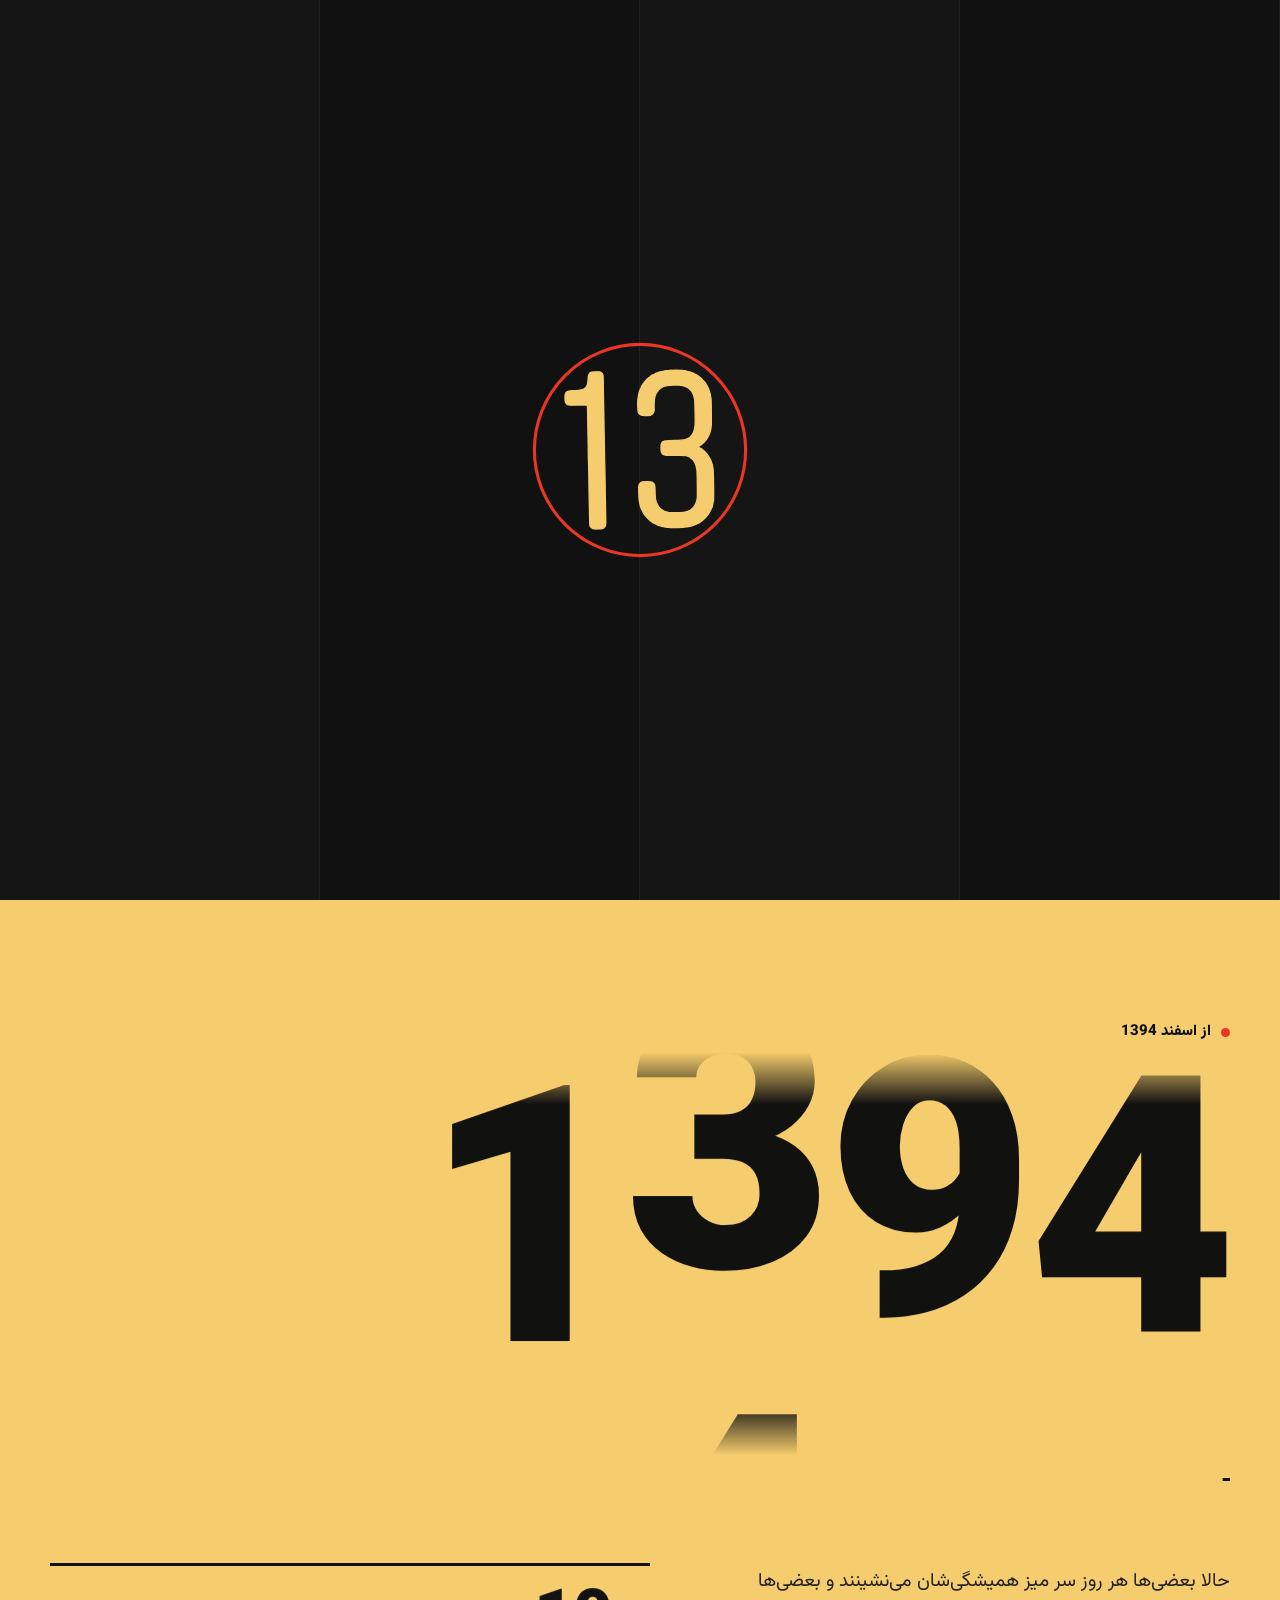
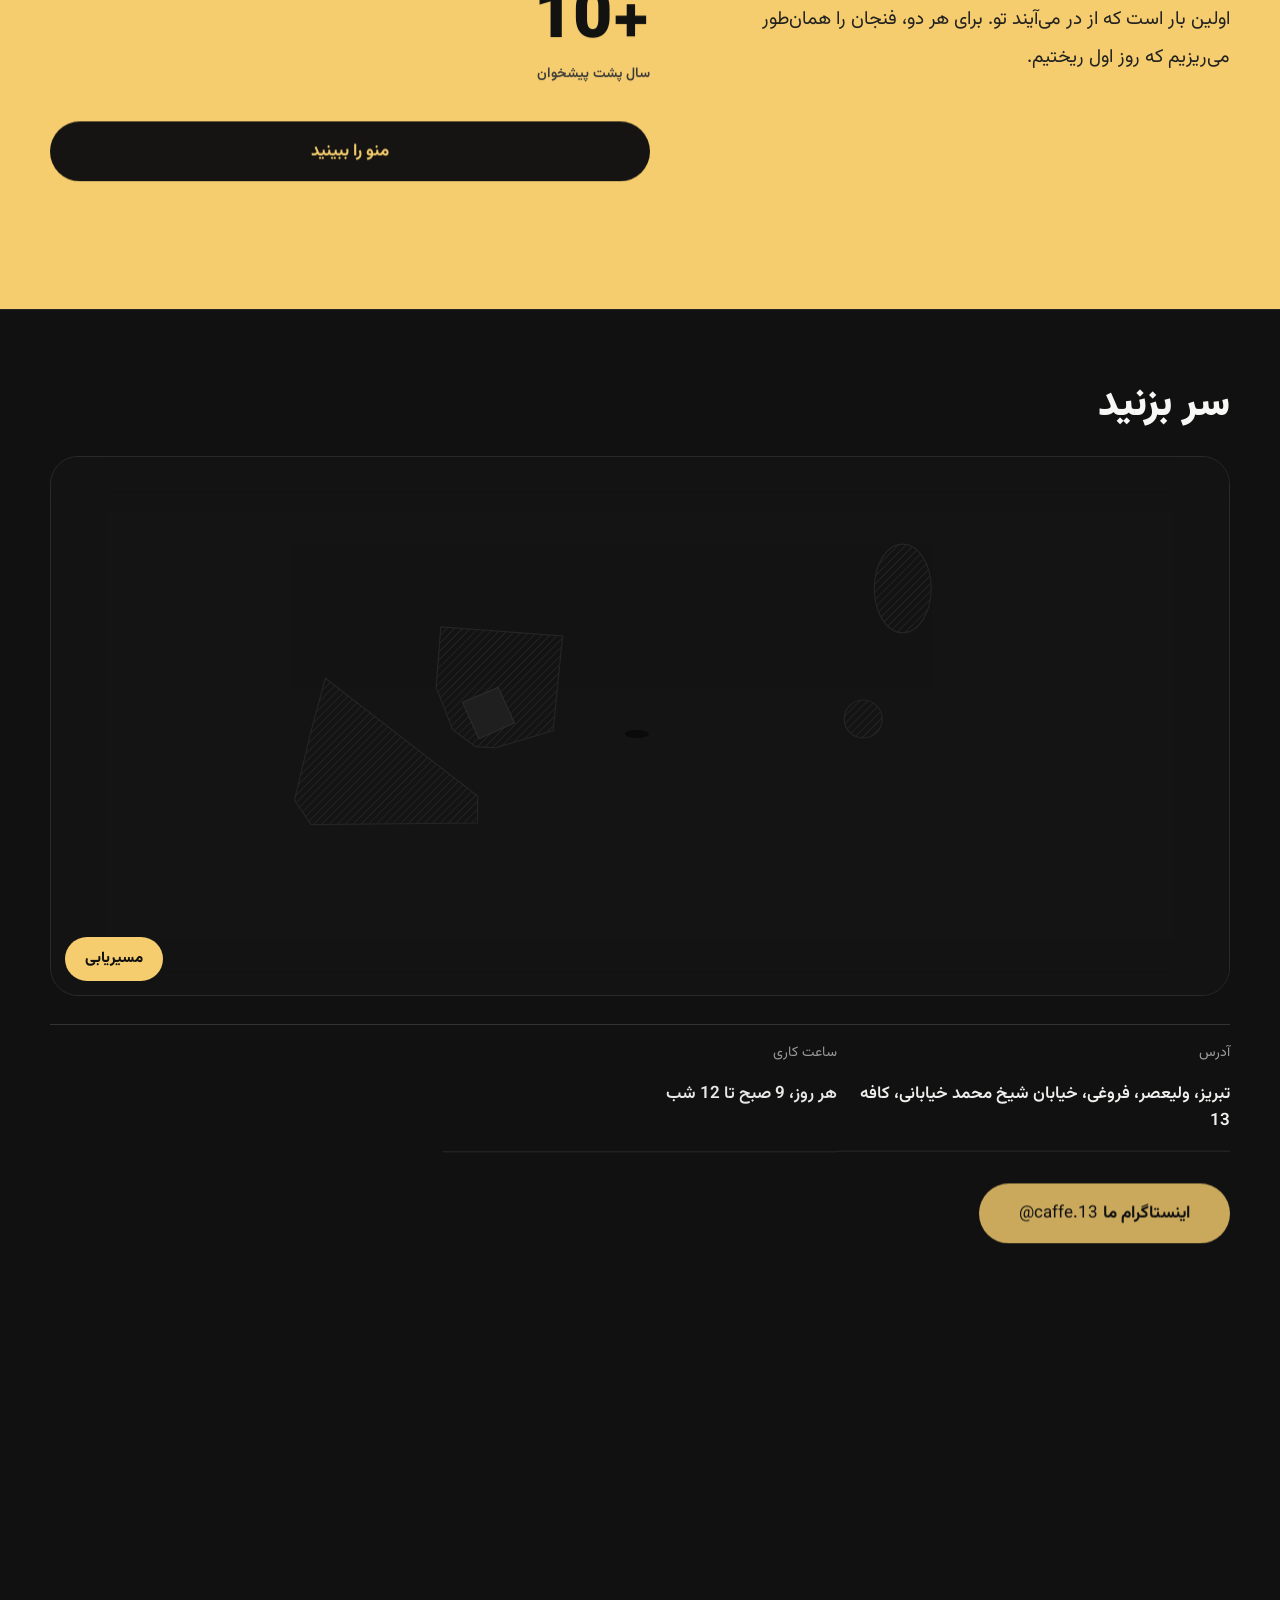
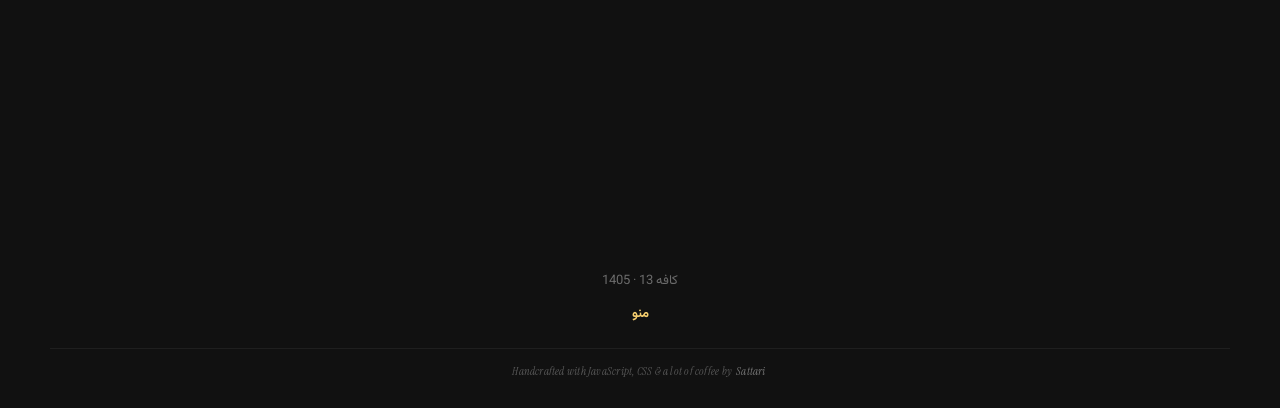
==== commit c8c1ac6b: "Map: gentler zoom (1.1x at the end instead of 1.4x) Co-Authored-By: Claude Sonnet 5.5 <noreply@anthr" ====
--- a/index.html
+++ b/index.html
@@ -193,6 +193,6 @@
 <script src="assets/vendor/SplitText.min.js?v=f59793f6"></script>
 <script src="assets/vendor/CustomEase.min.js?v=ae9767ac"></script>
 <script src="assets/vendor/lenis.min.js?v=eb73eeb4"></script>
-<script src="js/site.js?v=7aa125bd"></script>
+<script src="js/site.js?v=20e54ca0"></script>
 </body>
 </html>
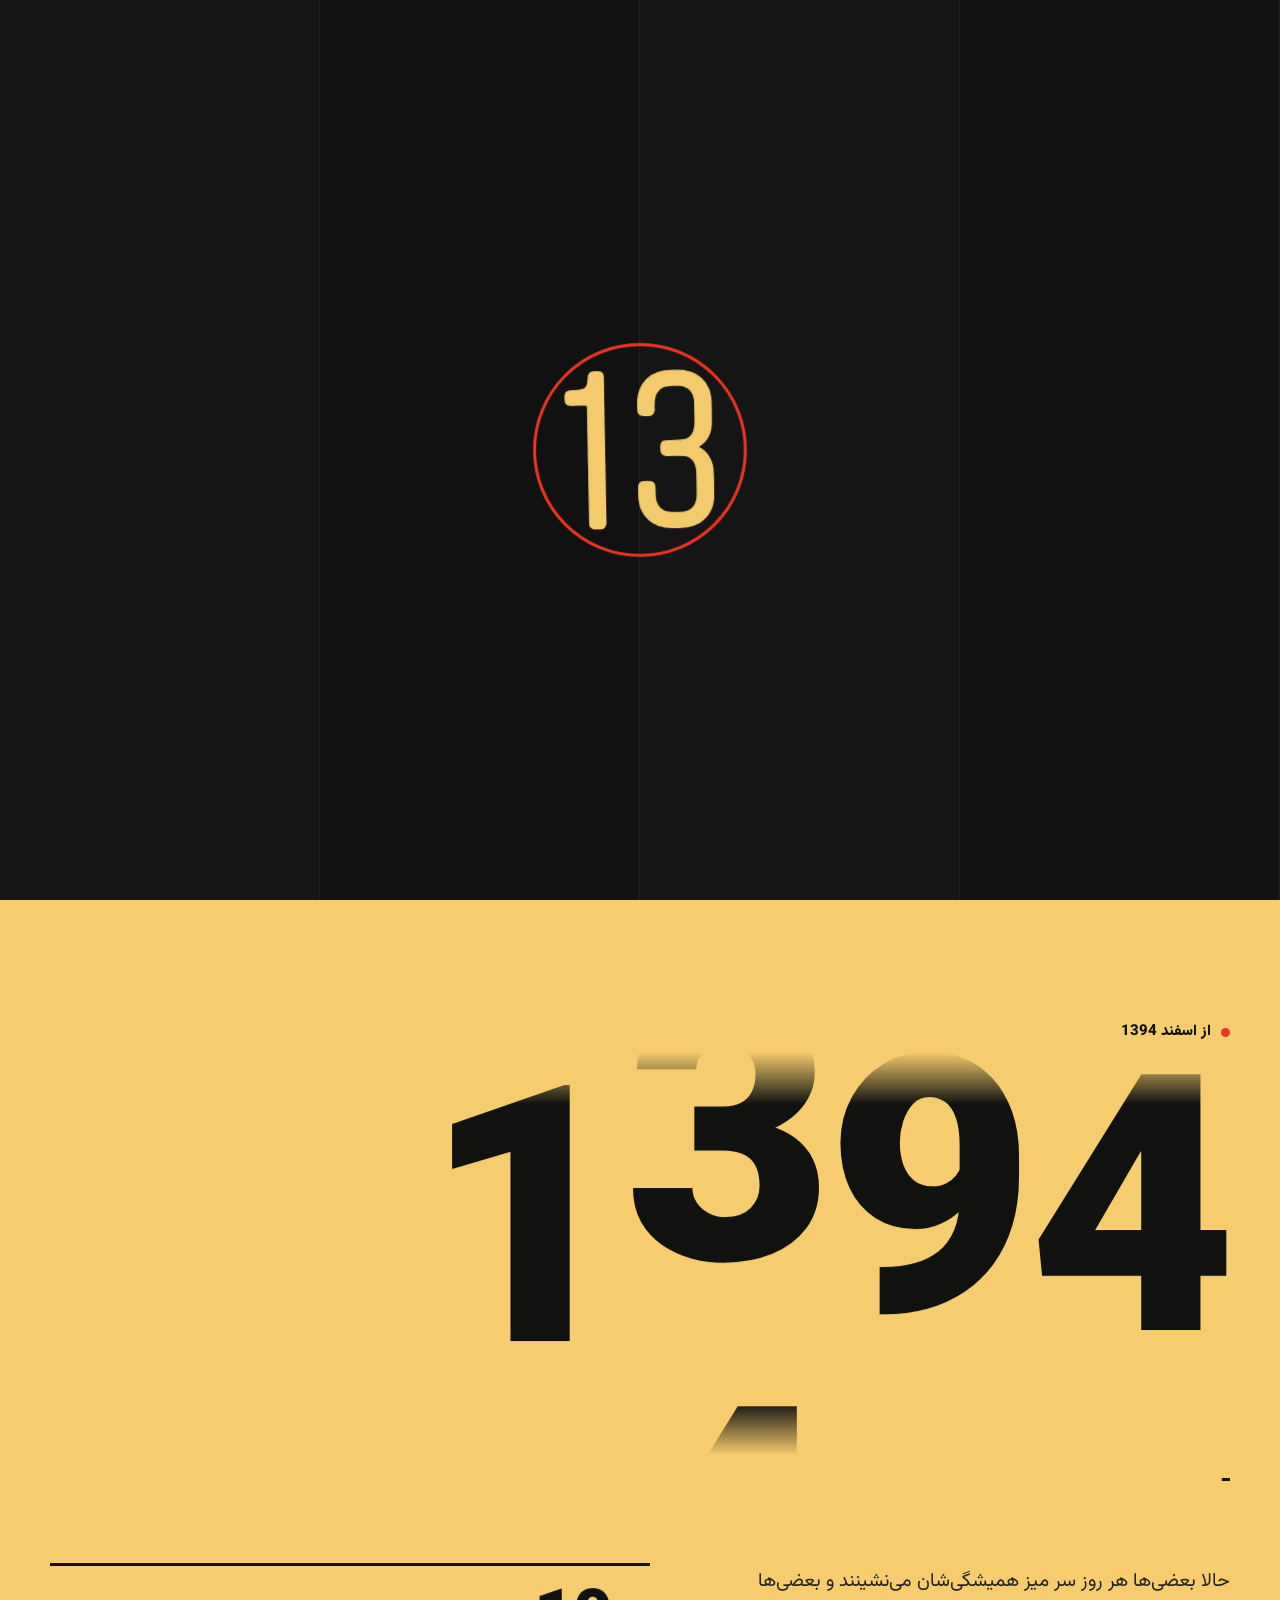
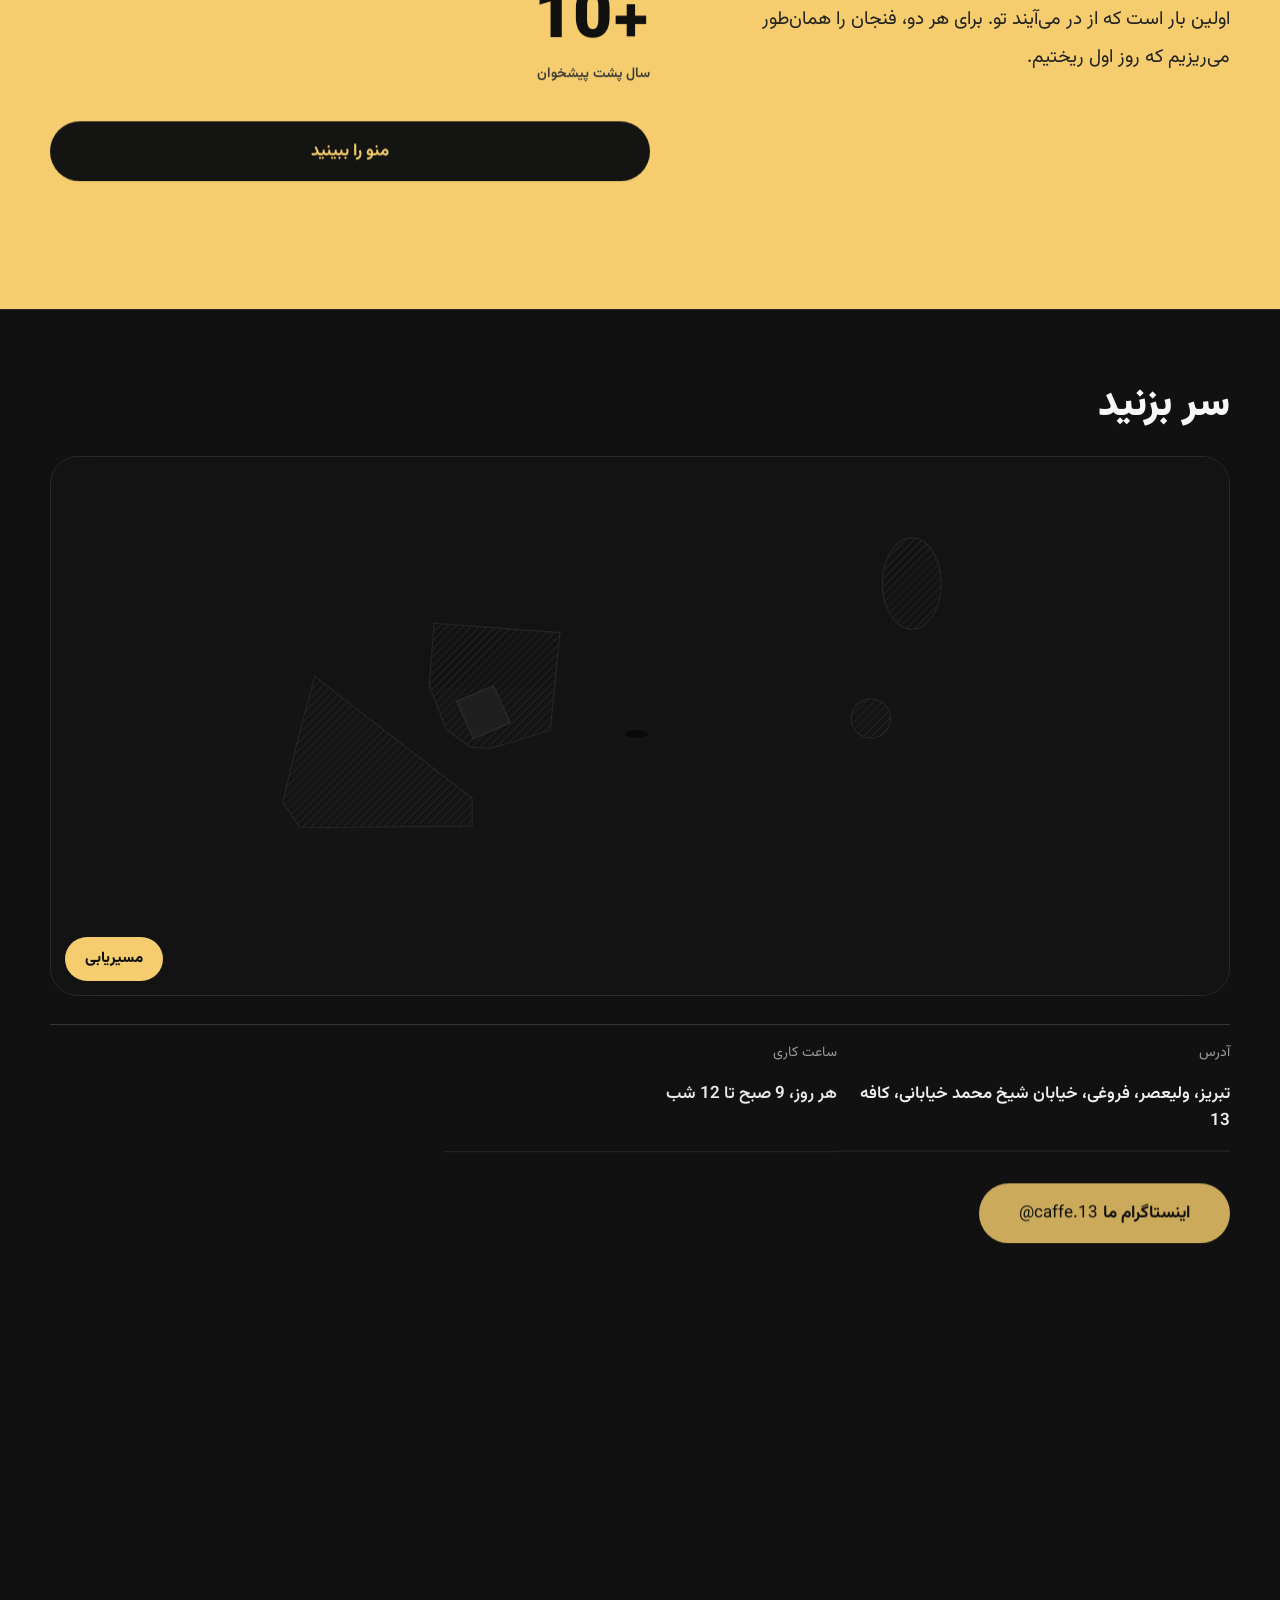
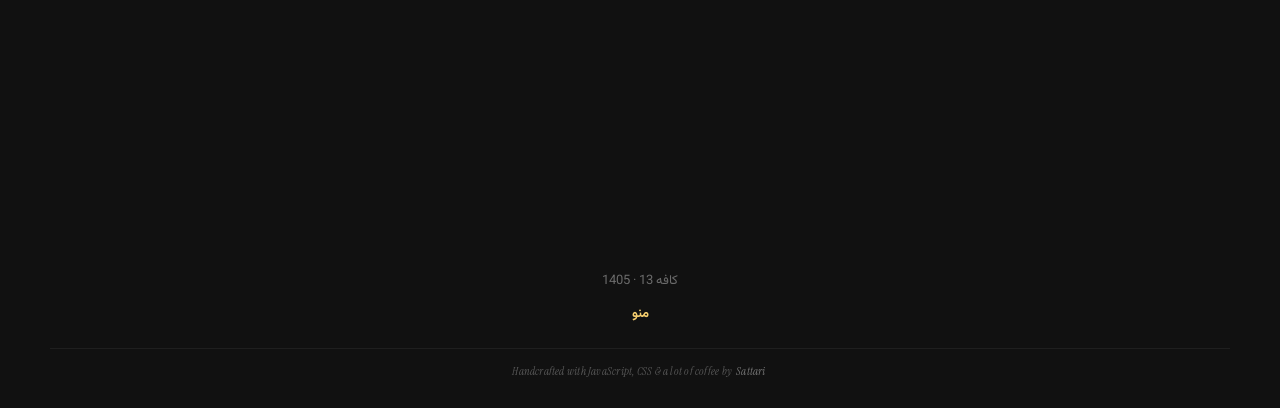
==== commit 2b877762: "Hero: slow-motion coffee film replaces the spinning 13 disc Real footage of coffee beans falling ont" ====
--- a/index.html
+++ b/index.html
@@ -17,7 +17,7 @@
 <link rel="manifest" href="manifest.webmanifest">
 <link rel="preload" href="assets/fonts/Vazirmatn-var.woff2" as="font" type="font/woff2" crossorigin>
 <link rel="stylesheet" href="assets/vendor/lenis.css?v=189d8e18">
-<link rel="stylesheet" href="css/site.css?v=aab4eb87">
+<link rel="stylesheet" href="css/site.css?v=dae9116f">
 <script>(function(d){d.classList.add('js');if(!matchMedia('(prefers-reduced-motion: reduce)').matches){d.classList.add('is-loading');setTimeout(function(){d.classList.remove('is-loading')},9000)}})(document.documentElement)</script>
 </head>
 <body>
@@ -44,7 +44,9 @@
 
 <main id="top">
   <section class="hero">
-    <div class="hero__disc" aria-hidden="true"><img src="assets/brand/logo.svg" alt=""></div>
+    <div class="hero__film" data-film aria-hidden="true">
+      <div class="hero__reel"><video class="hero__video" muted loop playsinline preload="none" disablepictureinpicture disableremoteplayback tabindex="-1"></video></div>
+    </div>
     <div class="hero__inner">
       <p class="hero__kicker"><span class="hero__dot"></span><span data-t="hours"></span></p>
       <h1 class="hero__title"><span class="mask"><span data-t="name" class="hero__name"></span></span></h1>
@@ -193,6 +195,6 @@
 <script src="assets/vendor/SplitText.min.js?v=f59793f6"></script>
 <script src="assets/vendor/CustomEase.min.js?v=ae9767ac"></script>
 <script src="assets/vendor/lenis.min.js?v=eb73eeb4"></script>
-<script src="js/site.js?v=20e54ca0"></script>
+<script src="js/site.js?v=423aac30"></script>
 </body>
 </html>
--- a/css/site.css
+++ b/css/site.css
@@ -99,16 +99,23 @@
   padding: calc(var(--top) + 24px) var(--pad) calc(28px + var(--safe-b));
   background: var(--black);
 }
-.hero__disc {
-  /* sized by the screen height so it always ends above the words */
-  --d: max(200px, min(108vw, calc(100svh - 456px - var(--notice, 0px))));
-  position: absolute; width: var(--d); aspect-ratio: 1;
-  top: calc(var(--top) - .08 * var(--d)); inset-inline-start: calc(-.3 * var(--d));
-  will-change: transform;
-}
-[dir="ltr"] .hero__disc { inset-inline-start: auto; inset-inline-end: calc(-.3 * var(--d)); }
-.hero__disc img { width: 100%; height: 100%; }
-.hero__inner { position: relative; width: 100%; max-width: 1180px; margin-inline: auto; }
+/* Coffee film behind the words: a poster first, the video fades in once it plays */
+.hero__film { position: absolute; inset: 0; z-index: 0; overflow: hidden; background: #120d0a; will-change: opacity, transform; }
+.hero__reel {
+  position: absolute; inset: 0; will-change: transform;
+  background: #120d0a url("../assets/hero/coffee-land.webp") center / cover no-repeat;
+}
+.hero__video { position: absolute; inset: 0; width: 100%; height: 100%; object-fit: cover; opacity: 0; transition: opacity 1.4s var(--ease); pointer-events: none; }
+.hero__video.is-on { opacity: 1; }
+/* shade: keeps the words readable and melts the film into the page below */
+.hero__film::after {
+  content: ""; position: absolute; inset: 0; pointer-events: none;
+  background:
+    linear-gradient(to bottom, rgba(17, 17, 17, .55) 0, rgba(17, 17, 17, .05) calc(var(--top) + 90px), rgba(17, 17, 17, .1) 40%, rgba(17, 17, 17, .82) 70%, var(--black) 100%),
+    radial-gradient(120% 90% at 50% 40%, transparent 60%, rgba(0, 0, 0, .35) 100%);
+}
+@media (max-aspect-ratio: 1/1) { .hero__reel { background-image: url("../assets/hero/coffee-port.webp"); } }
+.hero__inner { position: relative; z-index: 1; width: 100%; max-width: 1180px; margin-inline: auto; }
 .hero__kicker {
   margin: 0 0 10px; display: flex; align-items: center; gap: 10px; flex-wrap: wrap;
   font-size: 14px; color: var(--g400);
@@ -407,7 +414,6 @@
   .hero__cats { grid-template-columns: repeat(3, 1fr); border-top: 0; gap: 0; }
   .cat { border-top: 1px solid var(--g700); padding: 18px 16px; }
   .cat + .cat { border-inline-start: 1px solid var(--g700); }
-  .hero__disc { --d: min(80vw, calc(100svh - 330px - var(--notice, 0px))); }
   .tabs__chips { justify-content: center; flex-wrap: wrap; }
   .groups { display: grid; grid-template-columns: 1fr 1fr; gap: 0 56px; align-items: start; }
   .visit__grid { grid-template-columns: repeat(3, 1fr); }
@@ -419,8 +425,17 @@
 }
 @media (min-width: 1100px) {
   .hero { align-items: center; }
-  .hero__disc { --d: min(600px, calc(100svh - 160px)); top: calc(50% - .5 * var(--d) + 30px); inset-inline-start: auto; inset-inline-end: calc(50% - 590px); }
-  [dir="ltr"] .hero__disc { inset-inline-end: auto; inset-inline-start: calc(50% - 590px); }
+  /* words sit on the reading side, so the shade leans that way */
+  .hero__film::after {
+    background:
+      linear-gradient(to left, rgba(17, 17, 17, .9) 0, rgba(17, 17, 17, .6) 34%, rgba(17, 17, 17, .08) 68%),
+      linear-gradient(to bottom, rgba(17, 17, 17, .6) 0, transparent calc(var(--top) + 90px), transparent 70%, var(--black) 100%);
+  }
+  [dir="ltr"] .hero__film::after {
+    background:
+      linear-gradient(to right, rgba(17, 17, 17, .9) 0, rgba(17, 17, 17, .6) 34%, rgba(17, 17, 17, .08) 68%),
+      linear-gradient(to bottom, rgba(17, 17, 17, .6) 0, transparent calc(var(--top) + 90px), transparent 70%, var(--black) 100%);
+  }
   .hero__inner .hero__lead, .hero__title, .hero__kicker { max-width: 500px; }
   .hero__cats { max-width: 500px; grid-template-columns: 1fr; }
   .cat + .cat { border-inline-start: 0; }
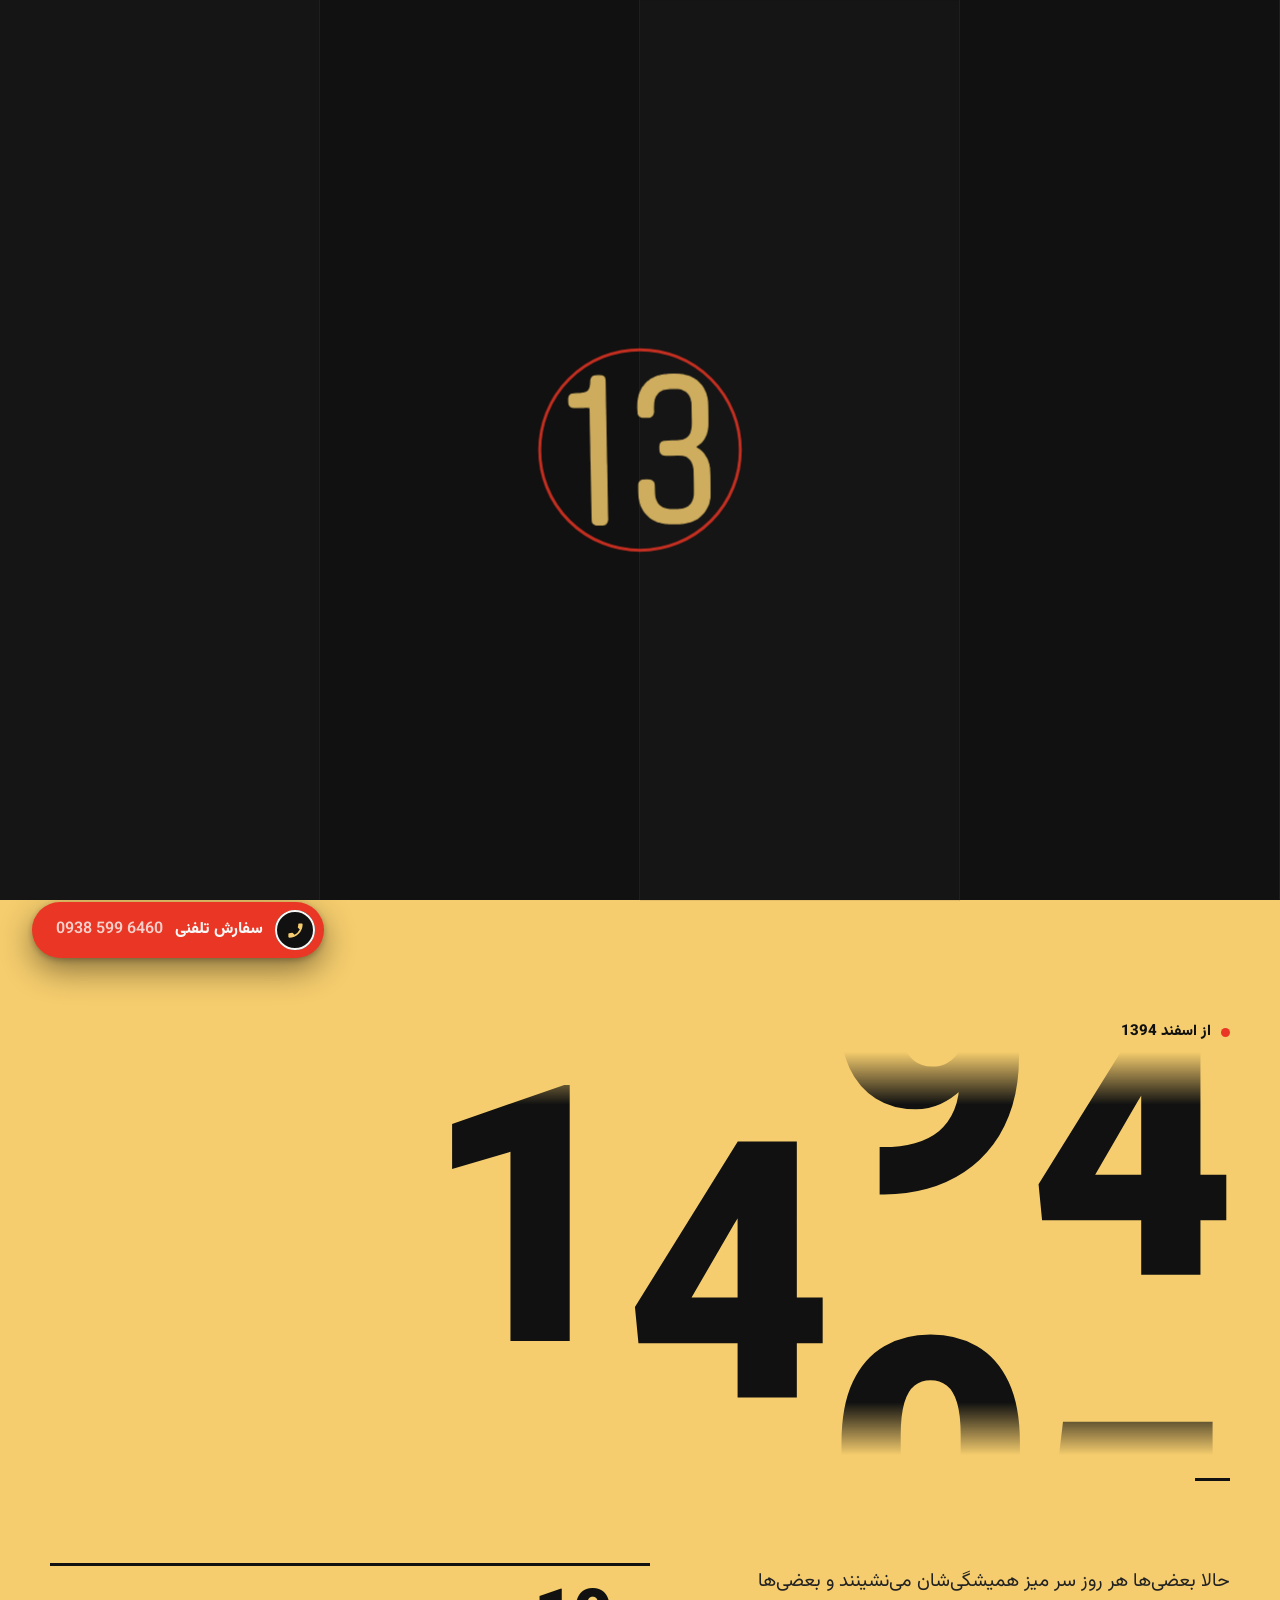
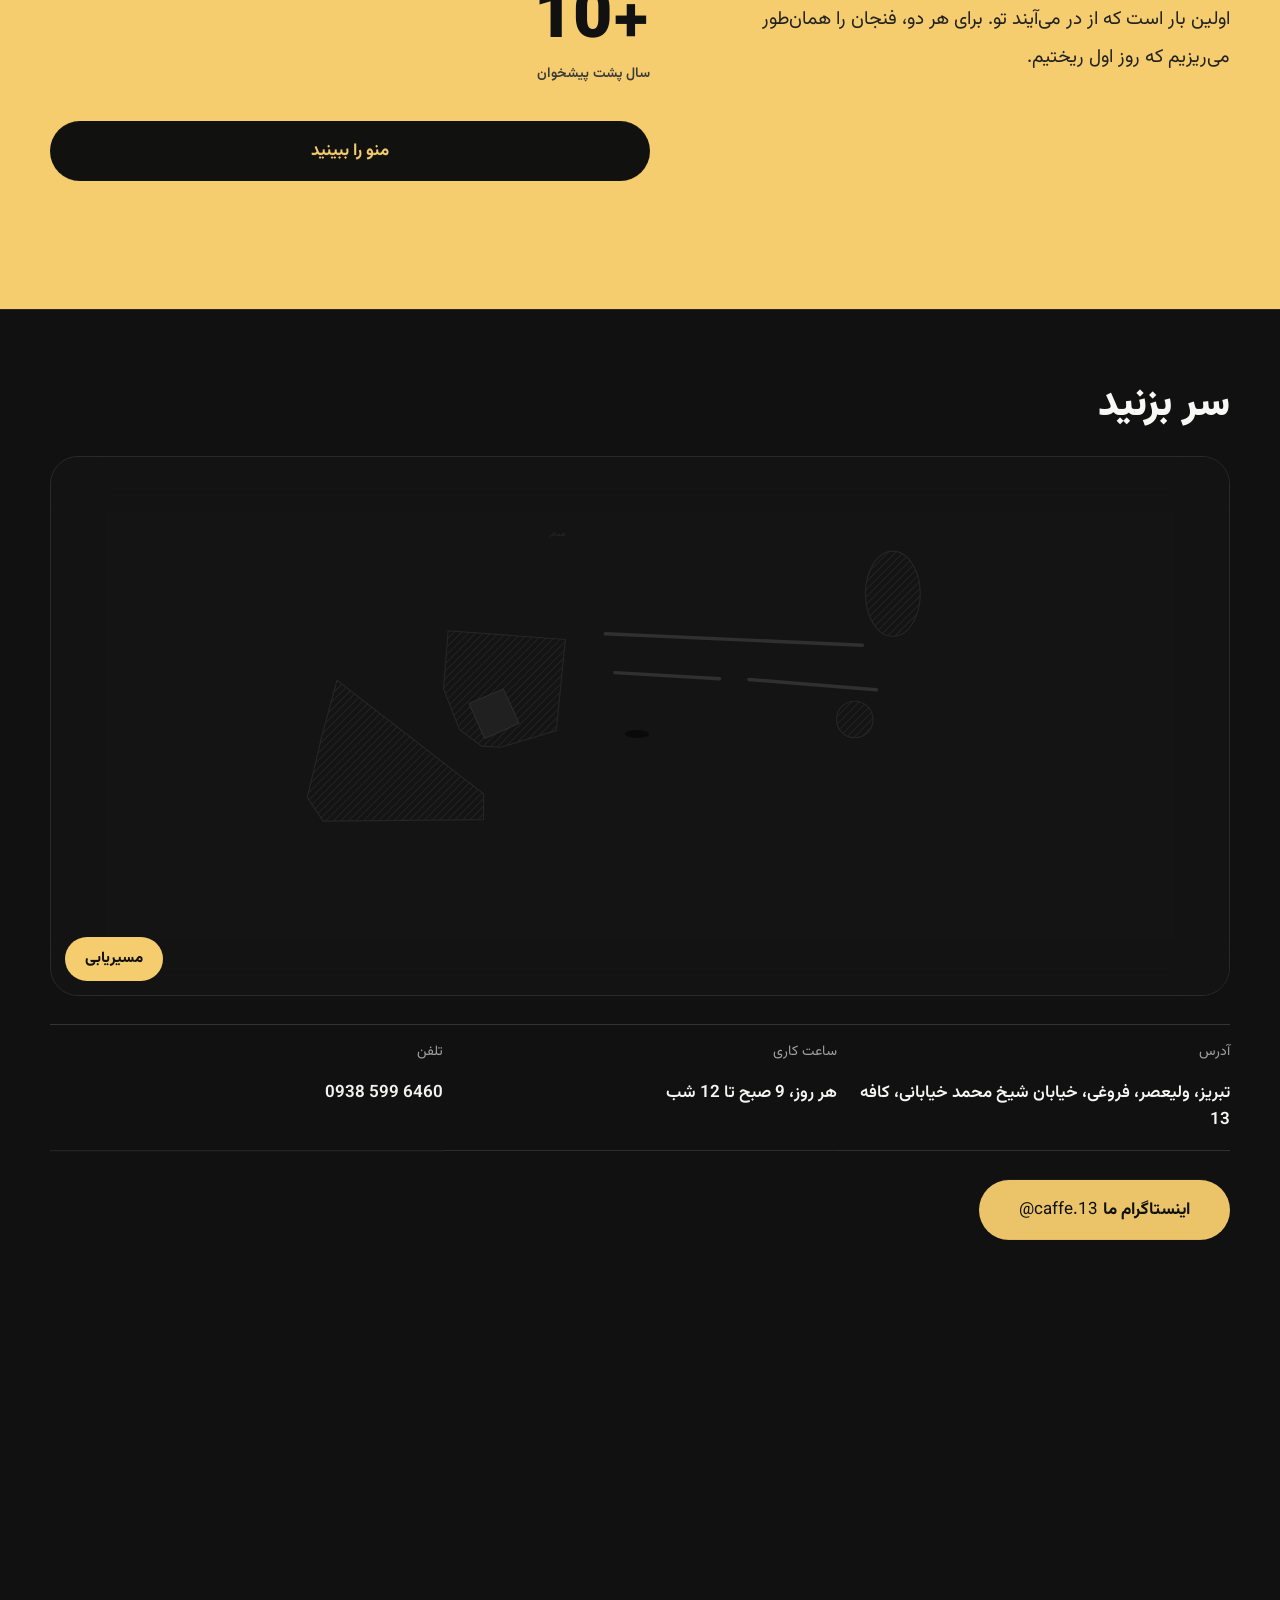
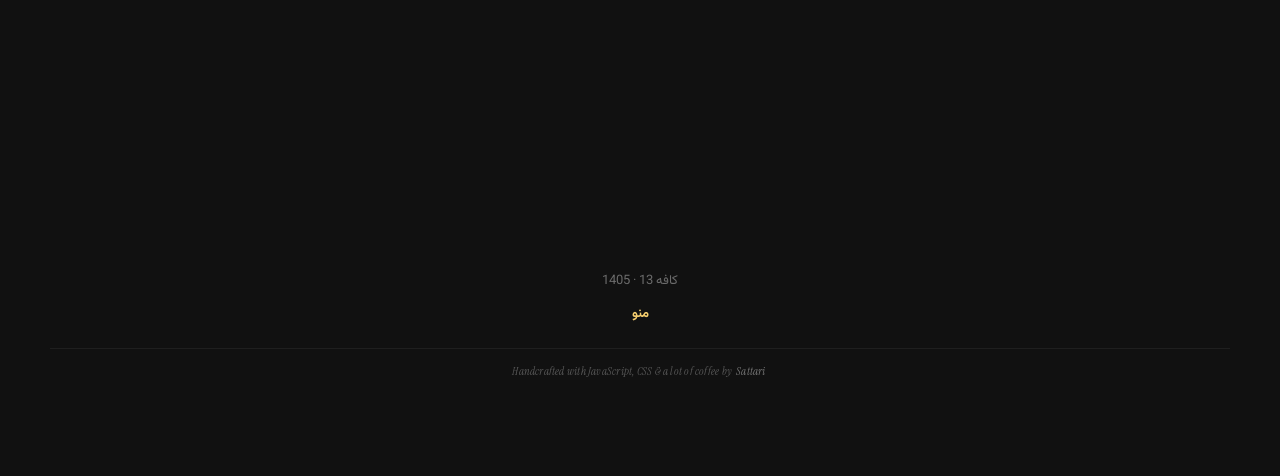
==== commit 204b821d: "Order by phone: floating call button and phone number in the visit section The number comes from set" ====
--- a/index.html
+++ b/index.html
@@ -17,7 +17,7 @@
 <link rel="manifest" href="manifest.webmanifest">
 <link rel="preload" href="assets/fonts/Vazirmatn-var.woff2" as="font" type="font/woff2" crossorigin>
 <link rel="stylesheet" href="assets/vendor/lenis.css?v=189d8e18">
-<link rel="stylesheet" href="css/site.css?v=dae9116f">
+<link rel="stylesheet" href="css/site.css?v=a759e58d">
 <script>(function(d){d.classList.add('js');if(!matchMedia('(prefers-reduced-motion: reduce)').matches){d.classList.add('is-loading');setTimeout(function(){d.classList.remove('is-loading')},9000)}})(document.documentElement)</script>
 </head>
 <body>
@@ -190,11 +190,16 @@
   <p class="foot__credit">Handcrafted with JavaScript, CSS &amp; a lot of coffee by <a href="https://wa.me/989140914214" target="_blank" rel="noopener">Sattari</a></p>
 </footer>
 
+<a class="call" data-call href="#" hidden>
+  <span class="call__ring" aria-hidden="true"><svg viewBox="0 0 24 24"><path d="M6.6 10.8a15.1 15.1 0 0 0 6.6 6.6l2.2-2.2a1 1 0 0 1 1-.25 11.4 11.4 0 0 0 3.6.57 1 1 0 0 1 1 1V20a1 1 0 0 1-1 1A17 17 0 0 1 3 4a1 1 0 0 1 1-1h3.5a1 1 0 0 1 1 1c0 1.25.2 2.45.57 3.57a1 1 0 0 1-.25 1L6.6 10.8Z"/></svg></span>
+  <span class="call__txt" data-t="callCta"></span><span class="call__num ltr" data-call-num></span>
+</a>
+
 <script src="assets/vendor/gsap.min.js?v=fa1aeabc"></script>
 <script src="assets/vendor/ScrollTrigger.min.js?v=ecd3242f"></script>
 <script src="assets/vendor/SplitText.min.js?v=f59793f6"></script>
 <script src="assets/vendor/CustomEase.min.js?v=ae9767ac"></script>
 <script src="assets/vendor/lenis.min.js?v=eb73eeb4"></script>
-<script src="js/site.js?v=423aac30"></script>
+<script src="js/site.js?v=30b48c55"></script>
 </body>
 </html>
--- a/css/site.css
+++ b/css/site.css
@@ -408,6 +408,27 @@
 .sheet__body p { color: var(--g200); font-size: 15px; line-height: 1.8; }
 .sheet__body .price { font-size: 22px; font-weight: 800; color: var(--yellow); }
 
+/* ---------- Order by phone: floating pill, bottom centre on phones, bottom corner on wide screens ---------- */
+.call {
+  position: fixed; z-index: 40; inset-inline: 0; bottom: calc(14px + var(--safe-b)); width: max-content; margin-inline: auto;
+  display: flex; align-items: center; gap: 12px; height: 56px; padding-inline: 9px 24px; border-radius: 28px;
+  background: var(--red); color: var(--paper); font-size: 16px; font-weight: 800; line-height: 1; white-space: nowrap;
+  box-shadow: 0 12px 32px rgba(0, 0, 0, .45), 0 2px 6px rgba(0, 0, 0, .25);
+  transform: translateY(calc(100% + 30px + var(--safe-b))); transition: transform .7s var(--ease), background-color .35s var(--ease), color .35s var(--ease);
+}
+.call[hidden] { display: none; }
+html:not(.is-loading) .call.is-shown { transform: none; }
+html:not(.is-loading) .call.is-shown:active { transform: scale(.96); }
+.call__ring { position: relative; flex: none; width: 40px; height: 40px; border-radius: 50%; display: grid; place-items: center; background: var(--black); color: var(--yellow); }
+.call__ring svg { width: 19px; height: 19px; fill: currentColor; }
+[dir="rtl"] .call__ring svg { transform: scaleX(-1); }
+.call__ring::after { content: ""; position: absolute; inset: 0; border-radius: 50%; border: 2px solid var(--paper); animation: call-ping 2.6s cubic-bezier(.2, .6, .3, 1) infinite; }
+@keyframes call-ping { 0% { transform: scale(1); opacity: .8; } 70%, 100% { transform: scale(1.7); opacity: 0; } }
+.call__num { display: none; font-weight: 600; color: rgba(247, 247, 245, .8); }
+html.has-call .foot { padding-bottom: calc(96px + var(--safe-b)); }
+@media (hover: hover) { .call:hover { background: var(--black); color: var(--yellow); } .call:hover .call__ring { background: var(--red); color: var(--paper); } .call:hover .call__num { color: var(--g400); } }
+@media (prefers-reduced-motion: reduce) { .call__ring::after { animation: none; opacity: 0; } }
+
 /* ---------- Wider screens ---------- */
 @media (min-width: 700px) {
   :root { --pad: 40px; }
@@ -420,6 +441,9 @@
   .visit__cell { flex-direction: column; justify-content: flex-start; padding-inline-end: 16px; }
   .visit__val { text-align: start; }
   .btn { width: auto; display: inline-flex; padding-inline: 40px; }
+  .call { inset-inline: auto 32px; margin: 0; bottom: calc(28px + var(--safe-b)); }
+  [dir="ltr"] .call { inset-inline: auto 32px; }
+  .call__num { display: inline; }
   .sheet__panel { inset-inline: 50% auto; width: 520px; bottom: 50%; transform: translate(50%, 50%); border-radius: 22px; }
   [dir="ltr"] .sheet__panel { transform: translate(-50%, 50%); }
 }
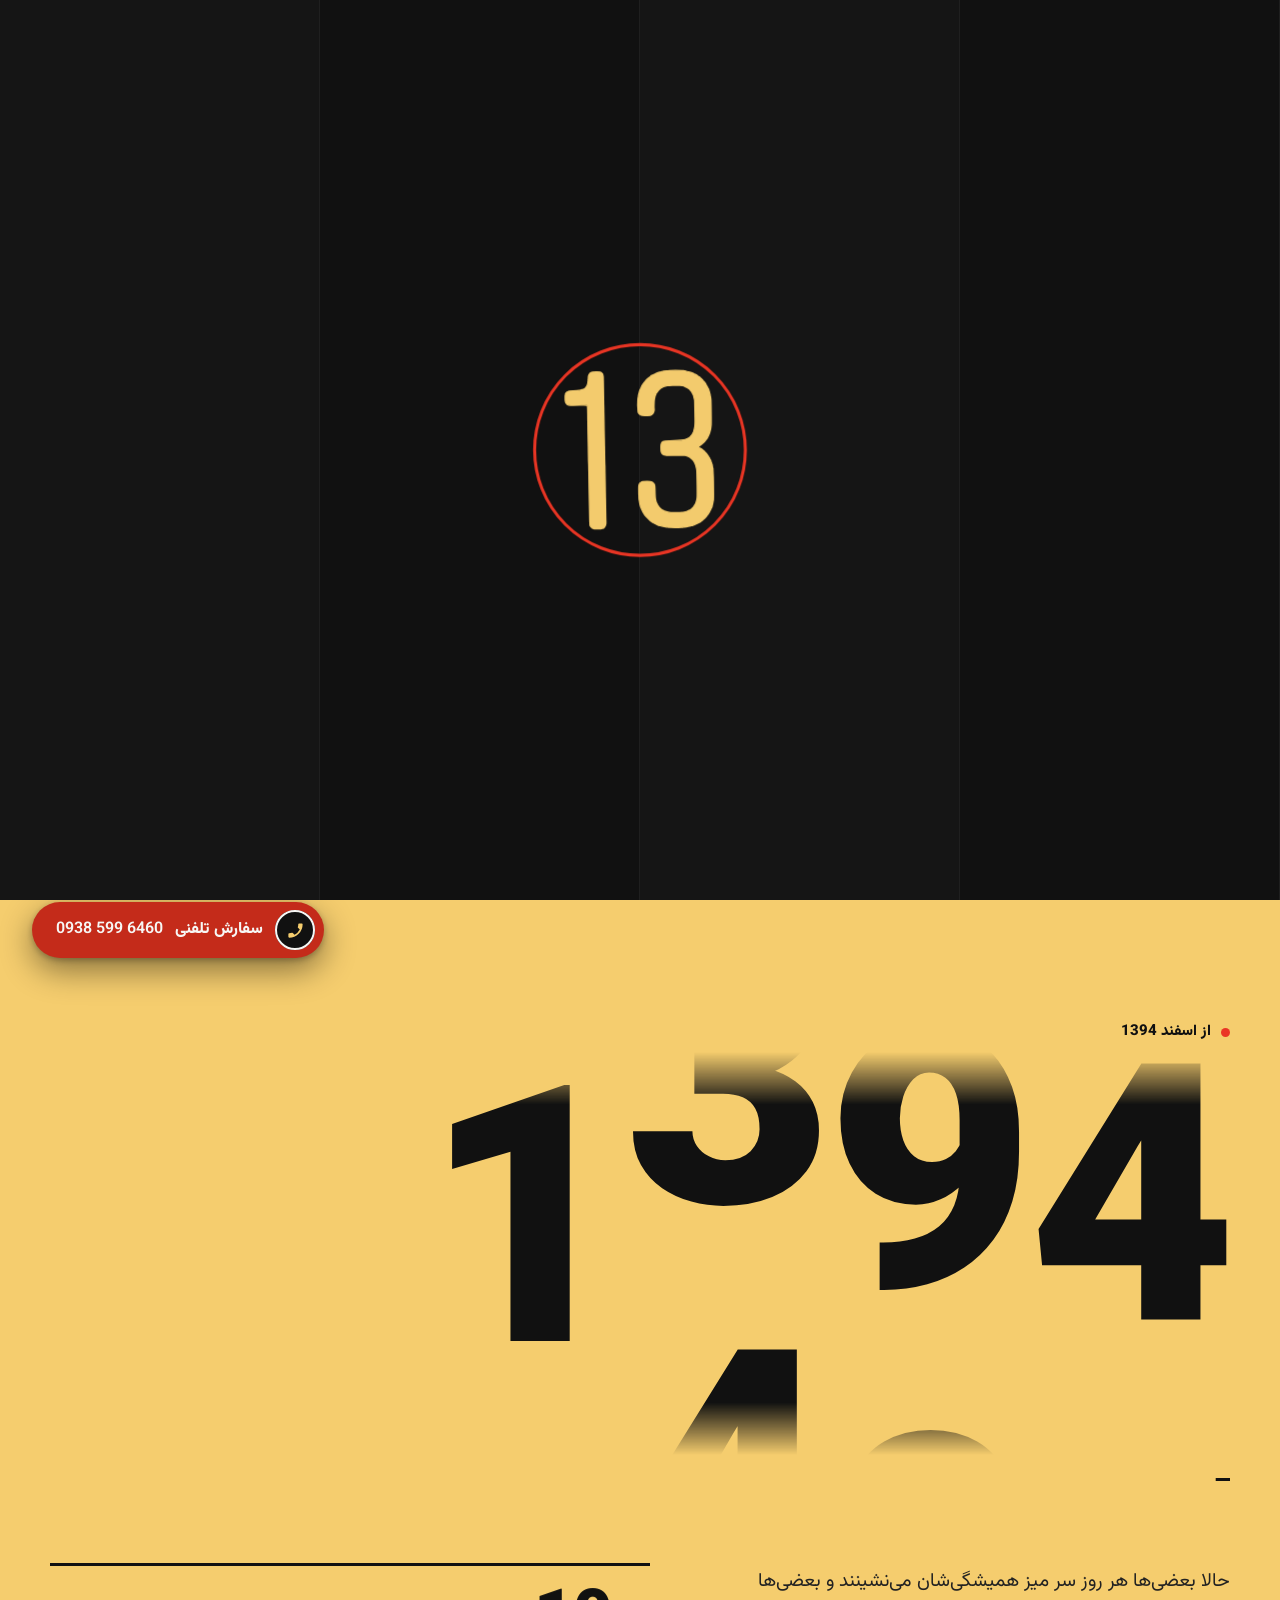
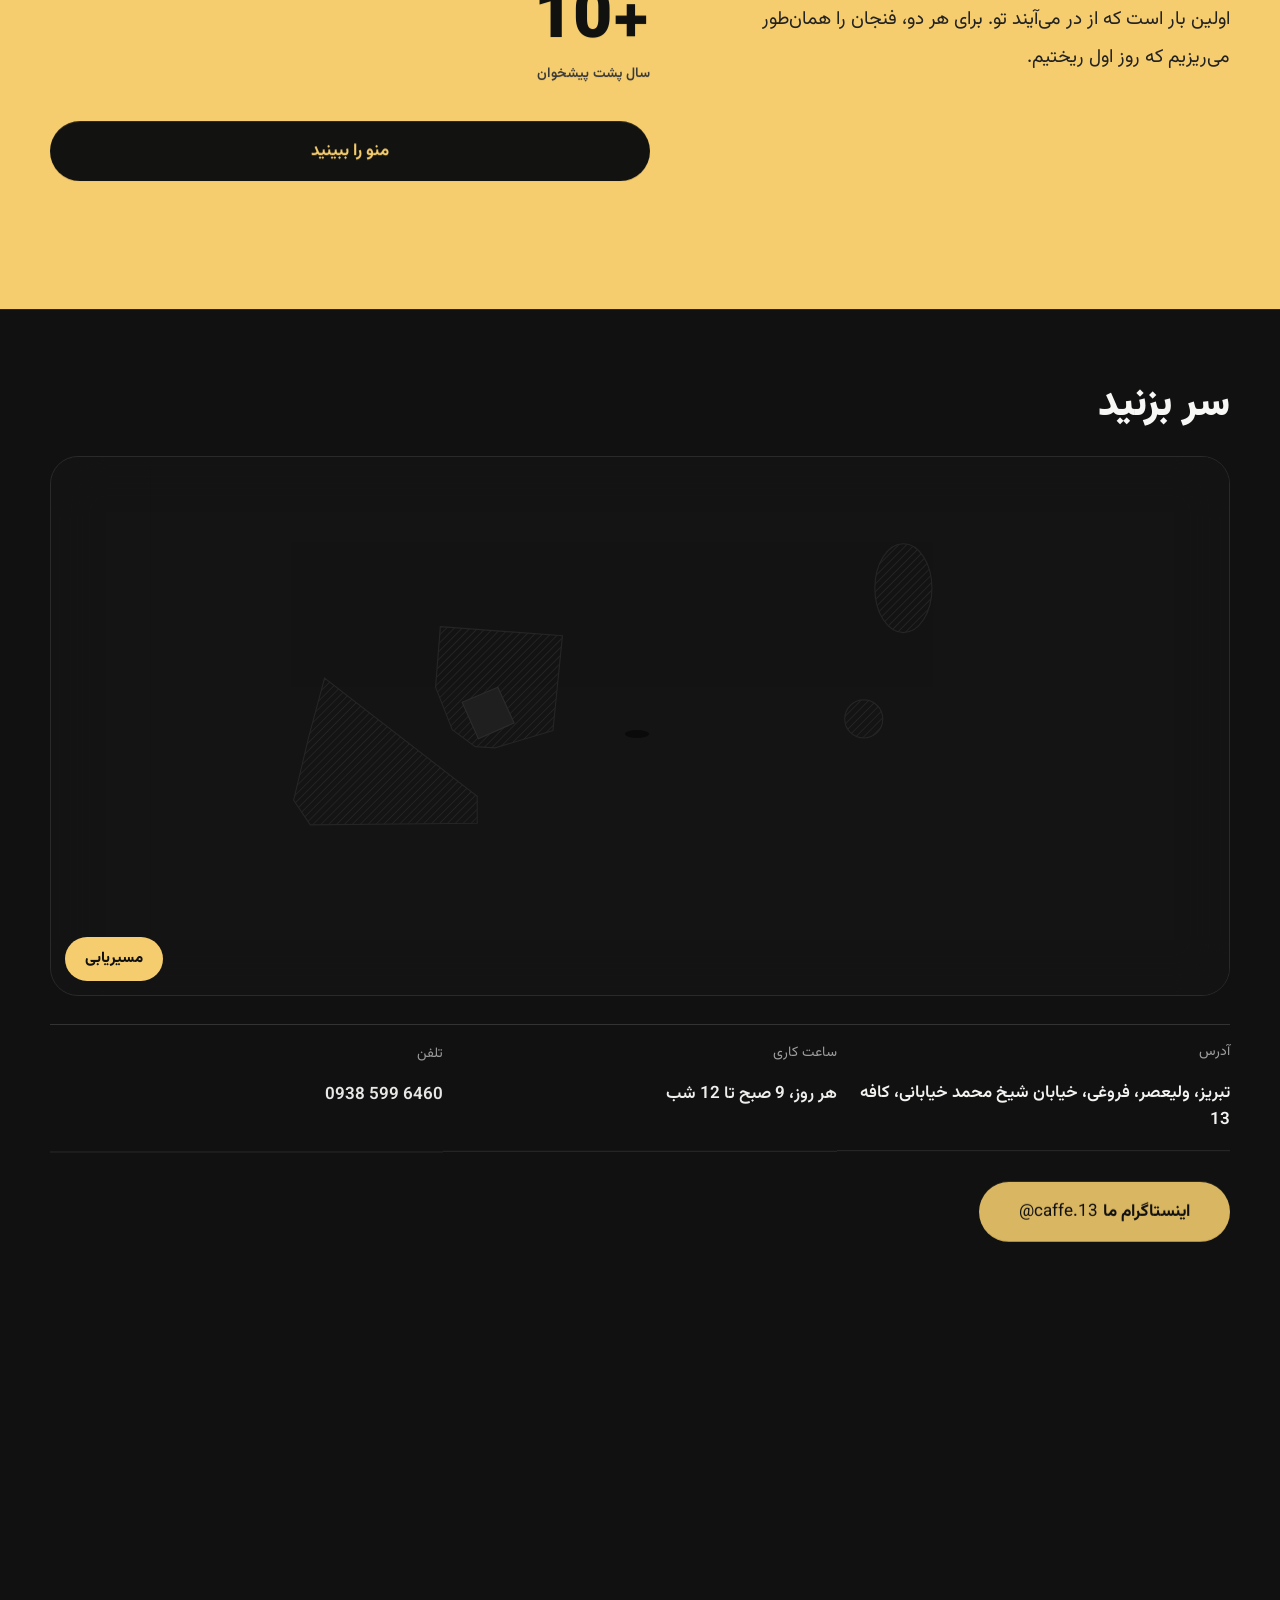
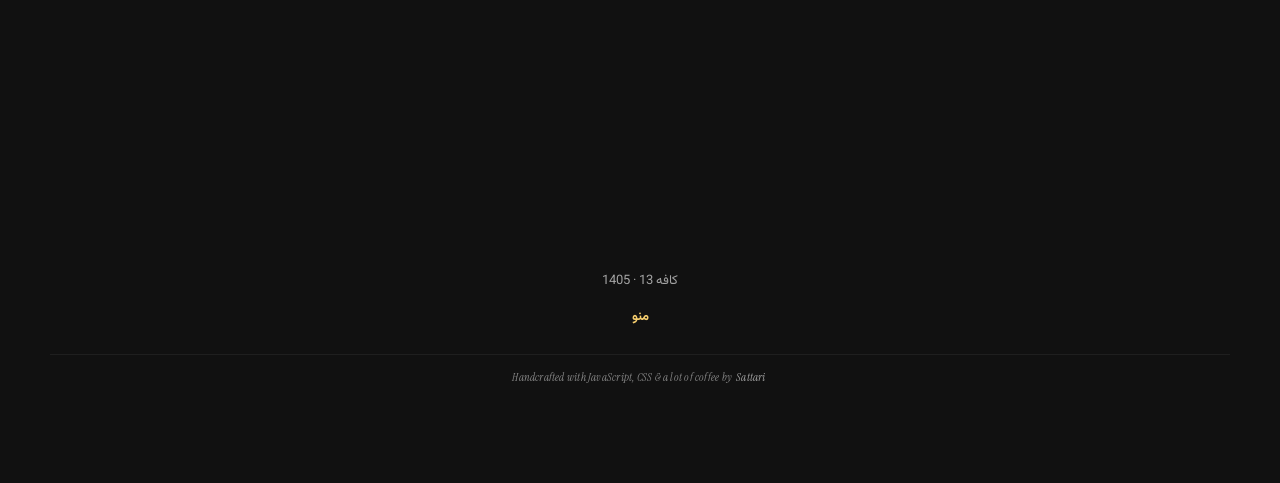
==== commit 2930c209: "SEO and readability for handover SEO: sitemap.xml and its line in robots.txt; schema.org CafeOrCoffe" ====
--- a/index.html
+++ b/index.html
@@ -10,6 +10,56 @@
 <meta property="og:description" content="قهوه، برگر و صبحانه در تبریز">
 <meta property="og:image" content="https://caffe13.ir/assets/brand/logo-1024.png">
 <meta property="og:url" content="https://caffe13.ir/">
+<meta property="og:type" content="website">
+<meta property="og:site_name" content="کافه 13 تبریز">
+<meta property="og:locale" content="fa_IR">
+<meta property="og:locale:alternate" content="en_US">
+<meta name="twitter:card" content="summary">
+<script type="application/ld+json">{
+  "@context": "https://schema.org",
+  "@type": "CafeOrCoffeeShop",
+  "@id": "https://caffe13.ir/#cafe",
+  "name": "کافه 13",
+  "alternateName": "Cafe 13",
+  "url": "https://caffe13.ir/",
+  "image": "https://caffe13.ir/assets/brand/logo-1024.png",
+  "logo": "https://caffe13.ir/assets/brand/logo-1024.png",
+  "description": "قهوه و نوشیدنی، برگر و صبحانه در تبریز",
+  "servesCuisine": [
+    "Coffee",
+    "Burgers",
+    "Breakfast"
+  ],
+  "hasMenu": "https://caffe13.ir/menu/",
+  "address": {
+    "@type": "PostalAddress",
+    "streetAddress": "تبریز، ولیعصر، فروغی، خیابان شیخ محمد خیابانی، کافه 13",
+    "addressLocality": "تبریز",
+    "addressRegion": "آذربایجان شرقی",
+    "addressCountry": "IR"
+  },
+  "openingHoursSpecification": [
+    {
+      "@type": "OpeningHoursSpecification",
+      "opens": "09:00",
+      "closes": "00:00",
+      "dayOfWeek": [
+        "Monday",
+        "Tuesday",
+        "Wednesday",
+        "Thursday",
+        "Friday",
+        "Saturday",
+        "Sunday"
+      ]
+    }
+  ],
+  "telephone": "+989385996460",
+  "sameAs": [
+    "https://www.instagram.com/caffe.13"
+  ],
+  "hasMap": "https://nshn.ir/basbAyZIeCO75A"
+}</script>
 <link rel="canonical" href="https://caffe13.ir/">
 <link rel="icon" href="assets/brand/favicon.ico" sizes="any">
 <link rel="icon" href="assets/brand/logo.svg" type="image/svg+xml">
@@ -17,7 +67,7 @@
 <link rel="manifest" href="manifest.webmanifest">
 <link rel="preload" href="assets/fonts/Vazirmatn-var.woff2" as="font" type="font/woff2" crossorigin>
 <link rel="stylesheet" href="assets/vendor/lenis.css?v=189d8e18">
-<link rel="stylesheet" href="css/site.css?v=a759e58d">
+<link rel="stylesheet" href="css/site.css?v=e665822f">
 <script>(function(d){d.classList.add('js');if(!matchMedia('(prefers-reduced-motion: reduce)').matches){d.classList.add('is-loading');setTimeout(function(){d.classList.remove('is-loading')},9000)}})(document.documentElement)</script>
 </head>
 <body>
@@ -200,6 +250,6 @@
 <script src="assets/vendor/SplitText.min.js?v=f59793f6"></script>
 <script src="assets/vendor/CustomEase.min.js?v=ae9767ac"></script>
 <script src="assets/vendor/lenis.min.js?v=eb73eeb4"></script>
-<script src="js/site.js?v=30b48c55"></script>
+<script src="js/site.js?v=0e920ae7"></script>
 </body>
 </html>
--- a/css/site.css
+++ b/css/site.css
@@ -374,13 +374,13 @@
 .foot__mark { display: block; width: min(86vw, 520px); margin: 0 auto 8px; overflow: visible; }
 .foot__mark path { fill: var(--yellow); stroke: var(--yellow); stroke-width: 3; }
 html.js:not(.no-motion) .foot__mark path { fill: transparent; stroke-dasharray: 1; stroke-dashoffset: 1; }
-.foot__row { display: grid; gap: 4px; max-width: 1180px; margin: 0 auto; font-size: 13px; color: var(--g500); text-align: center; }
+.foot__row { display: grid; gap: 4px; max-width: 1180px; margin: 0 auto; font-size: 13px; color: var(--g400); text-align: center; }
 .foot__row p { margin: 0; }
-.foot__link { color: var(--yellow); font-weight: 700; padding: 8px 4px; display: inline-block; border-bottom: 1px solid transparent; transition: border-color .3s; }
+.foot__link { color: var(--yellow); font-weight: 700; padding: 8px 14px; min-width: 48px; min-height: 44px; display: inline-flex; align-items: center; justify-content: center; border-bottom: 1px solid transparent; transition: border-color .3s; }
 @media (hover: hover) { .foot__link:hover { border-bottom-color: var(--yellow); } }
 /* Maker's credit: small, dim and always left-to-right; the name is the only link */
-.foot__credit { max-width: 1180px; margin: 14px auto 0; padding-top: 14px; border-top: 1px solid #1f1f1f; text-align: center; direction: ltr; font: 400 11px/1.6 var(--serif, Georgia, serif); font-style: italic; letter-spacing: .02em; color: #5a5a5a; }
-.foot__credit a { color: #7a7a7a; padding: 6px 2px; transition: color .3s; }
+.foot__credit { max-width: 1180px; margin: 14px auto 0; padding-top: 14px; border-top: 1px solid #1f1f1f; text-align: center; direction: ltr; font: 400 11px/1.6 var(--serif, Georgia, serif); font-style: italic; letter-spacing: .02em; color: #8a8a8a; }
+.foot__credit a { color: #a8a8a8; padding: 6px 2px; transition: color .3s; }
 @media (hover: hover) { .foot__credit a:hover { color: var(--yellow); } }
 
 /* Menu page: a short title block, then straight into the menu (guests arrive from the table QR code) */
@@ -412,7 +412,7 @@
 .call {
   position: fixed; z-index: 40; inset-inline: 0; bottom: calc(14px + var(--safe-b)); width: max-content; margin-inline: auto;
   display: flex; align-items: center; gap: 12px; height: 56px; padding-inline: 9px 24px; border-radius: 28px;
-  background: var(--red); color: var(--paper); font-size: 16px; font-weight: 800; line-height: 1; white-space: nowrap;
+  background: #C42B1A; color: var(--paper); font-size: 16px; font-weight: 800; line-height: 1; white-space: nowrap;
   box-shadow: 0 12px 32px rgba(0, 0, 0, .45), 0 2px 6px rgba(0, 0, 0, .25);
   transform: translateY(calc(100% + 30px + var(--safe-b))); transition: transform .7s var(--ease), background-color .35s var(--ease), color .35s var(--ease);
 }
@@ -424,7 +424,7 @@
 [dir="rtl"] .call__ring svg { transform: scaleX(-1); }
 .call__ring::after { content: ""; position: absolute; inset: 0; border-radius: 50%; border: 2px solid var(--paper); animation: call-ping 2.6s cubic-bezier(.2, .6, .3, 1) infinite; }
 @keyframes call-ping { 0% { transform: scale(1); opacity: .8; } 70%, 100% { transform: scale(1.7); opacity: 0; } }
-.call__num { display: none; font-weight: 600; color: rgba(247, 247, 245, .8); }
+.call__num { display: none; font-weight: 600; color: var(--paper); }
 html.has-call .foot { padding-bottom: calc(96px + var(--safe-b)); }
 @media (hover: hover) { .call:hover { background: var(--black); color: var(--yellow); } .call:hover .call__ring { background: var(--red); color: var(--paper); } .call:hover .call__num { color: var(--g400); } }
 @media (prefers-reduced-motion: reduce) { .call__ring::after { animation: none; opacity: 0; } }
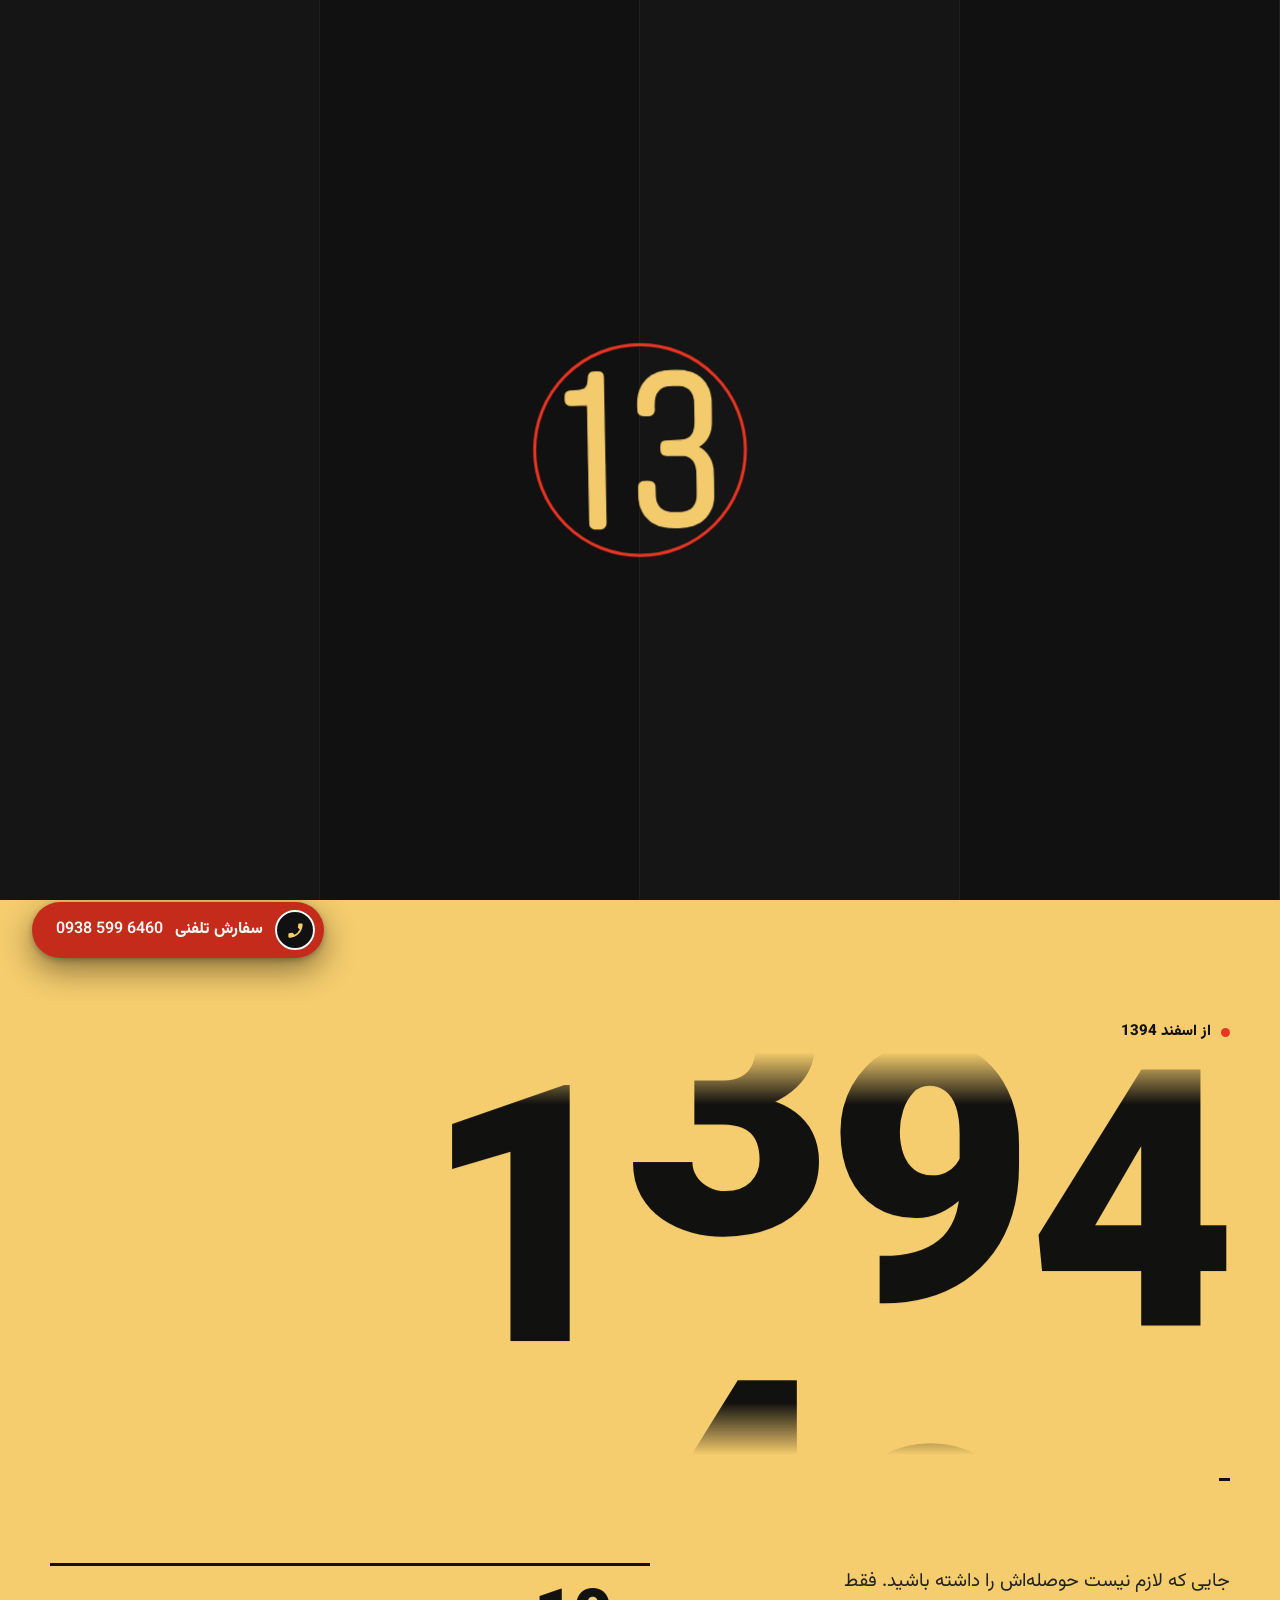
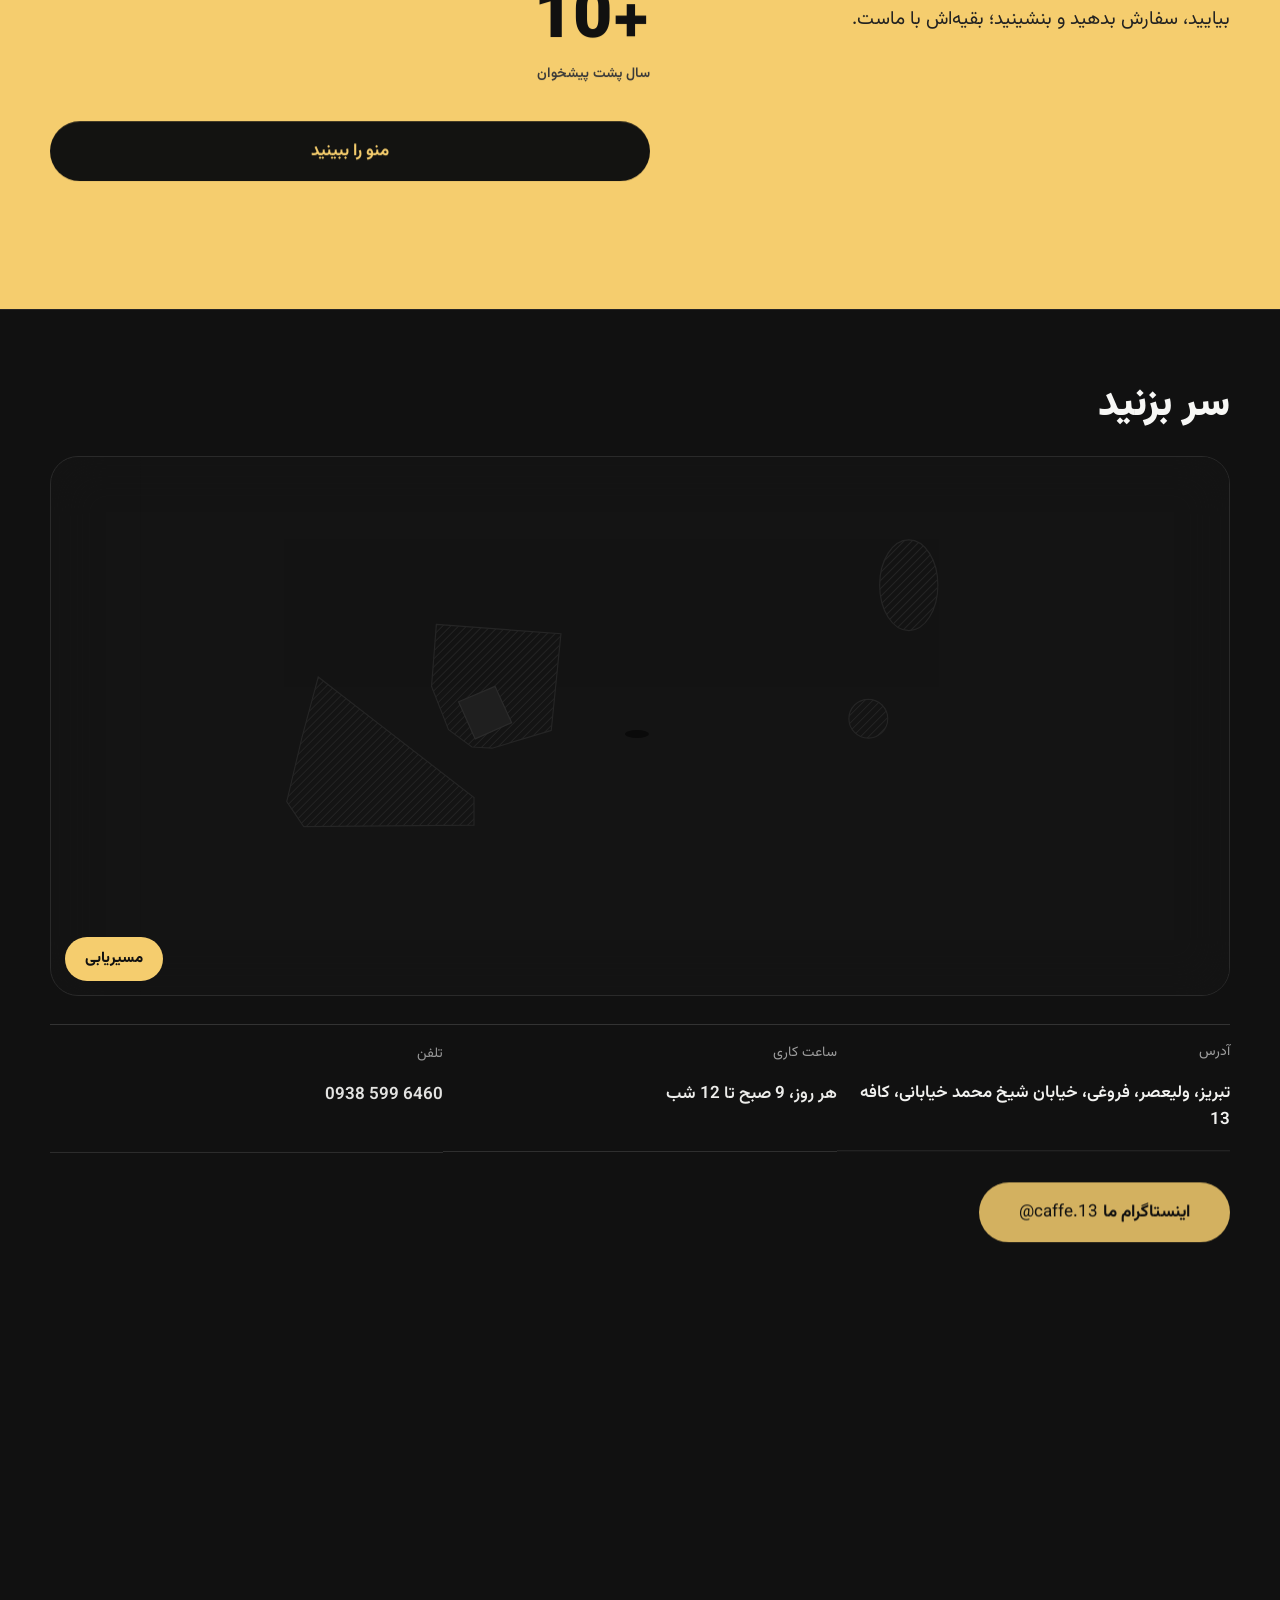
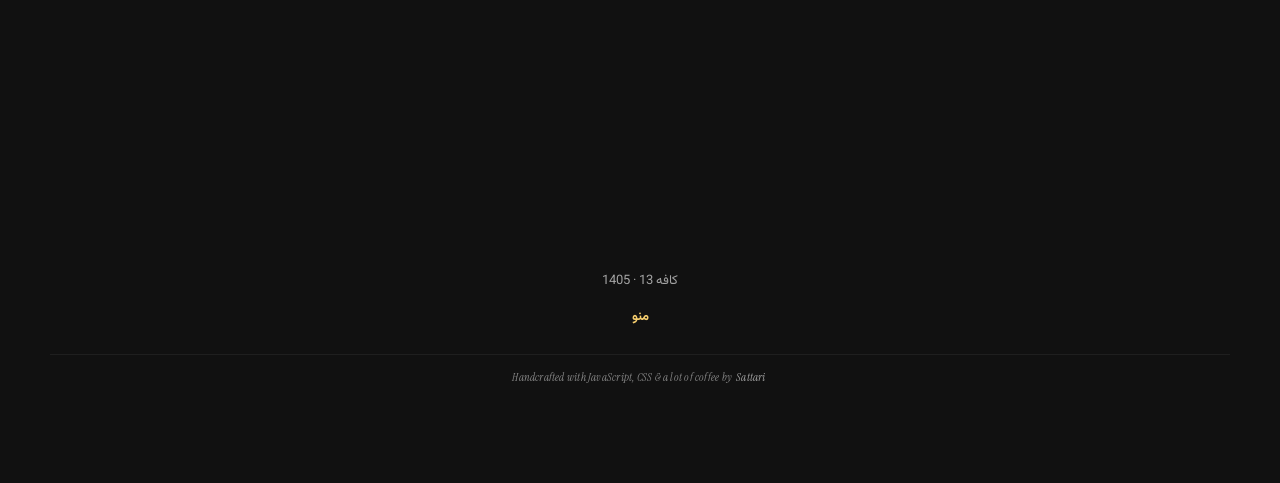
==== commit a0d0b43b: "Story text: new copy (fa and en); balance the lines of the story paragraph Co-Authored-By: Claude So" ====
--- a/index.html
+++ b/index.html
@@ -67,7 +67,7 @@
 <link rel="manifest" href="manifest.webmanifest">
 <link rel="preload" href="assets/fonts/Vazirmatn-var.woff2" as="font" type="font/woff2" crossorigin>
 <link rel="stylesheet" href="assets/vendor/lenis.css?v=189d8e18">
-<link rel="stylesheet" href="css/site.css?v=e665822f">
+<link rel="stylesheet" href="css/site.css?v=15e984cc">
 <script>(function(d){d.classList.add('js');if(!matchMedia('(prefers-reduced-motion: reduce)').matches){d.classList.add('is-loading');setTimeout(function(){d.classList.remove('is-loading')},9000)}})(document.documentElement)</script>
 </head>
 <body>
--- a/css/site.css
+++ b/css/site.css
@@ -275,7 +275,7 @@
 .story__title { margin: 0 0 22px; font-size: 36px; font-weight: 900; line-height: 1.35; text-wrap: balance; }
 .story__title .mask > span { display: block; }
 [dir="ltr"] .story__title { font-family: var(--serif); font-weight: 400; font-size: 48px; line-height: 1.02; letter-spacing: -.02em; }
-.story__body p { margin: 0 0 16px; font-size: 18px; line-height: 2; color: #222; max-width: 34em; }
+.story__body p { margin: 0 0 16px; font-size: 18px; line-height: 2; color: #222; max-width: 34em; text-wrap: balance; }
 [dir="ltr"] .story__body p { line-height: 1.7; }
 
 .story__stats { display: grid; grid-template-columns: 1fr; margin: 30px 0 32px; border-top: 3px solid var(--black); }
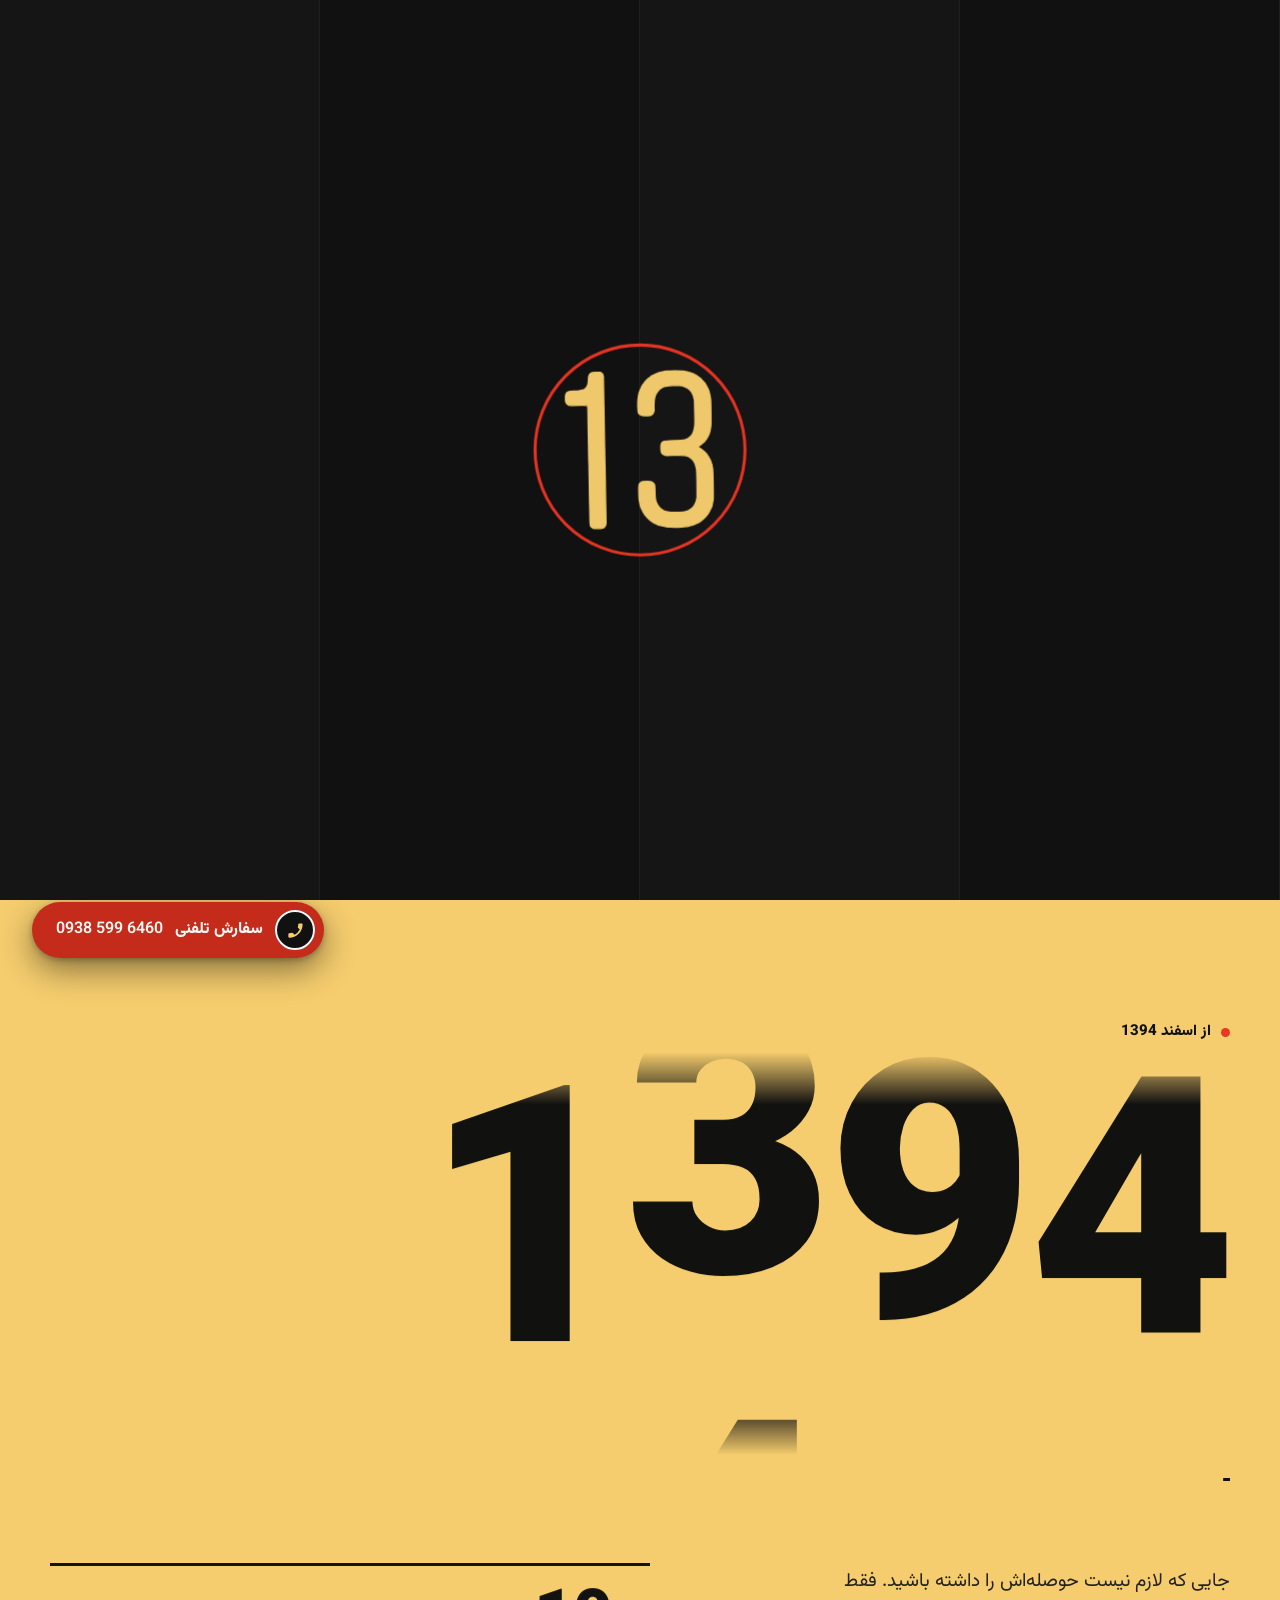
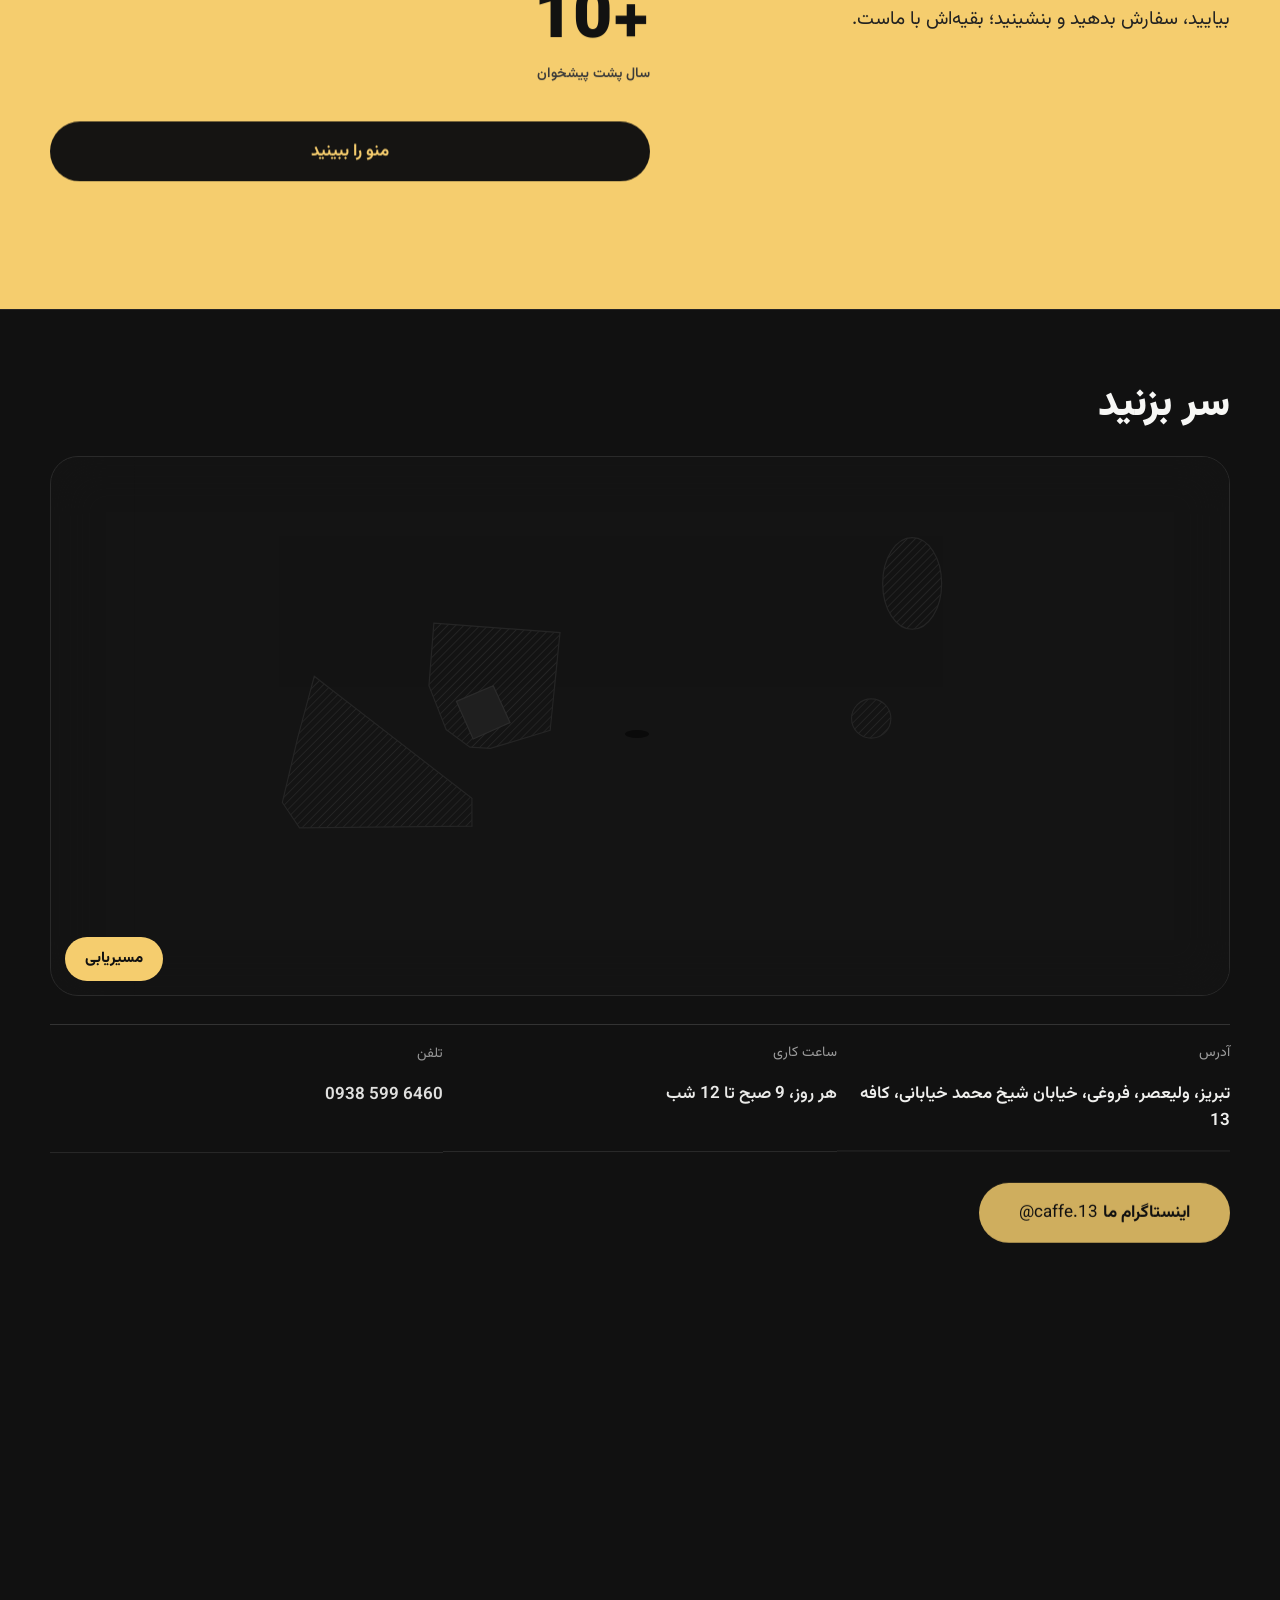
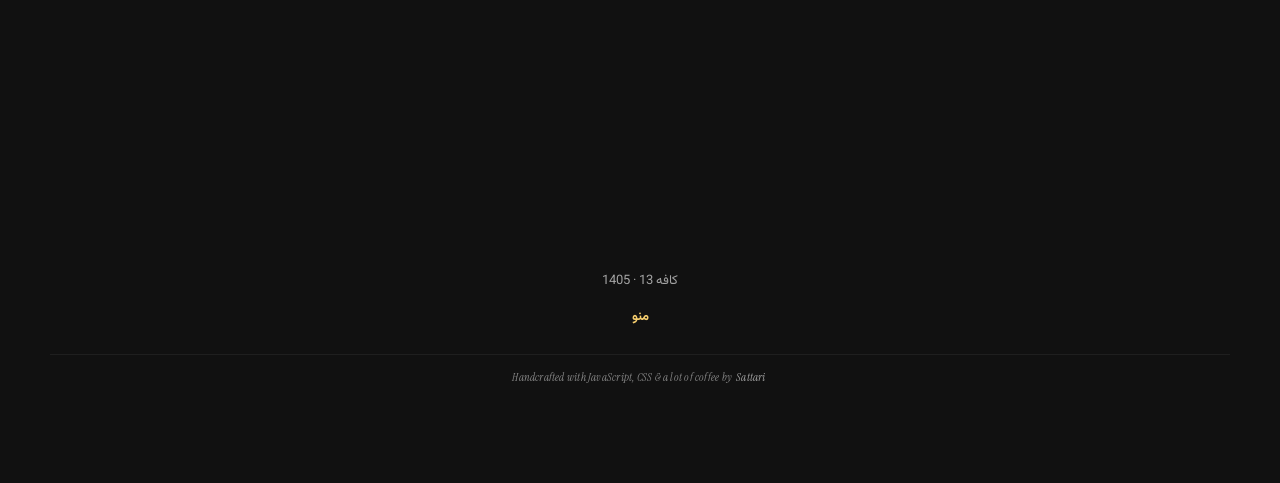
==== commit 6b30ed18: "Menu: add-ons as compact tags; admin: roomy fields for group notes - The add-ons group has only name" ====
--- a/index.html
+++ b/index.html
@@ -67,7 +67,7 @@
 <link rel="manifest" href="manifest.webmanifest">
 <link rel="preload" href="assets/fonts/Vazirmatn-var.woff2" as="font" type="font/woff2" crossorigin>
 <link rel="stylesheet" href="assets/vendor/lenis.css?v=189d8e18">
-<link rel="stylesheet" href="css/site.css?v=15e984cc">
+<link rel="stylesheet" href="css/site.css?v=1b49e380">
 <script>(function(d){d.classList.add('js');if(!matchMedia('(prefers-reduced-motion: reduce)').matches){d.classList.add('is-loading');setTimeout(function(){d.classList.remove('is-loading')},9000)}})(document.documentElement)</script>
 </head>
 <body>
@@ -250,6 +250,6 @@
 <script src="assets/vendor/SplitText.min.js?v=f59793f6"></script>
 <script src="assets/vendor/CustomEase.min.js?v=ae9767ac"></script>
 <script src="assets/vendor/lenis.min.js?v=eb73eeb4"></script>
-<script src="js/site.js?v=0e920ae7"></script>
+<script src="js/site.js?v=6a54ed64"></script>
 </body>
 </html>
--- a/css/site.css
+++ b/css/site.css
@@ -236,6 +236,13 @@
 }
 .sec--burger .item__price { padding: 2px 10px; border-radius: 4px; }
 .item__price.is-empty { font-weight: 400; color: var(--muted); background: none; padding: 0; }
+.items--tags { display: flex; flex-wrap: wrap; gap: 8px; padding: 16px 0 4px; }
+.items--tags .item { border-bottom: 0; }
+.tag { display: inline-flex; align-items: baseline; gap: 8px; padding: 8px 16px 9px; border: 1.5px solid currentColor; border-radius: 999px; font-size: 16px; font-weight: 700; line-height: 1.4; }
+.tag::before { content: "+"; font-weight: 800; }
+.tag__en { font-family: var(--serif); font-style: italic; font-weight: 400; font-size: 15px; color: var(--muted); direction: ltr; }
+.tag__out { font-size: 12px; font-weight: 700; }
+.tag.is-out .tag__name { text-decoration: line-through; }
 .item.is-out { opacity: .45; }
 .item.is-out .item__price { text-decoration: line-through; }
 .item__out { grid-column: 1 / -1; font-size: 13px; font-weight: 700; color: var(--accent); }
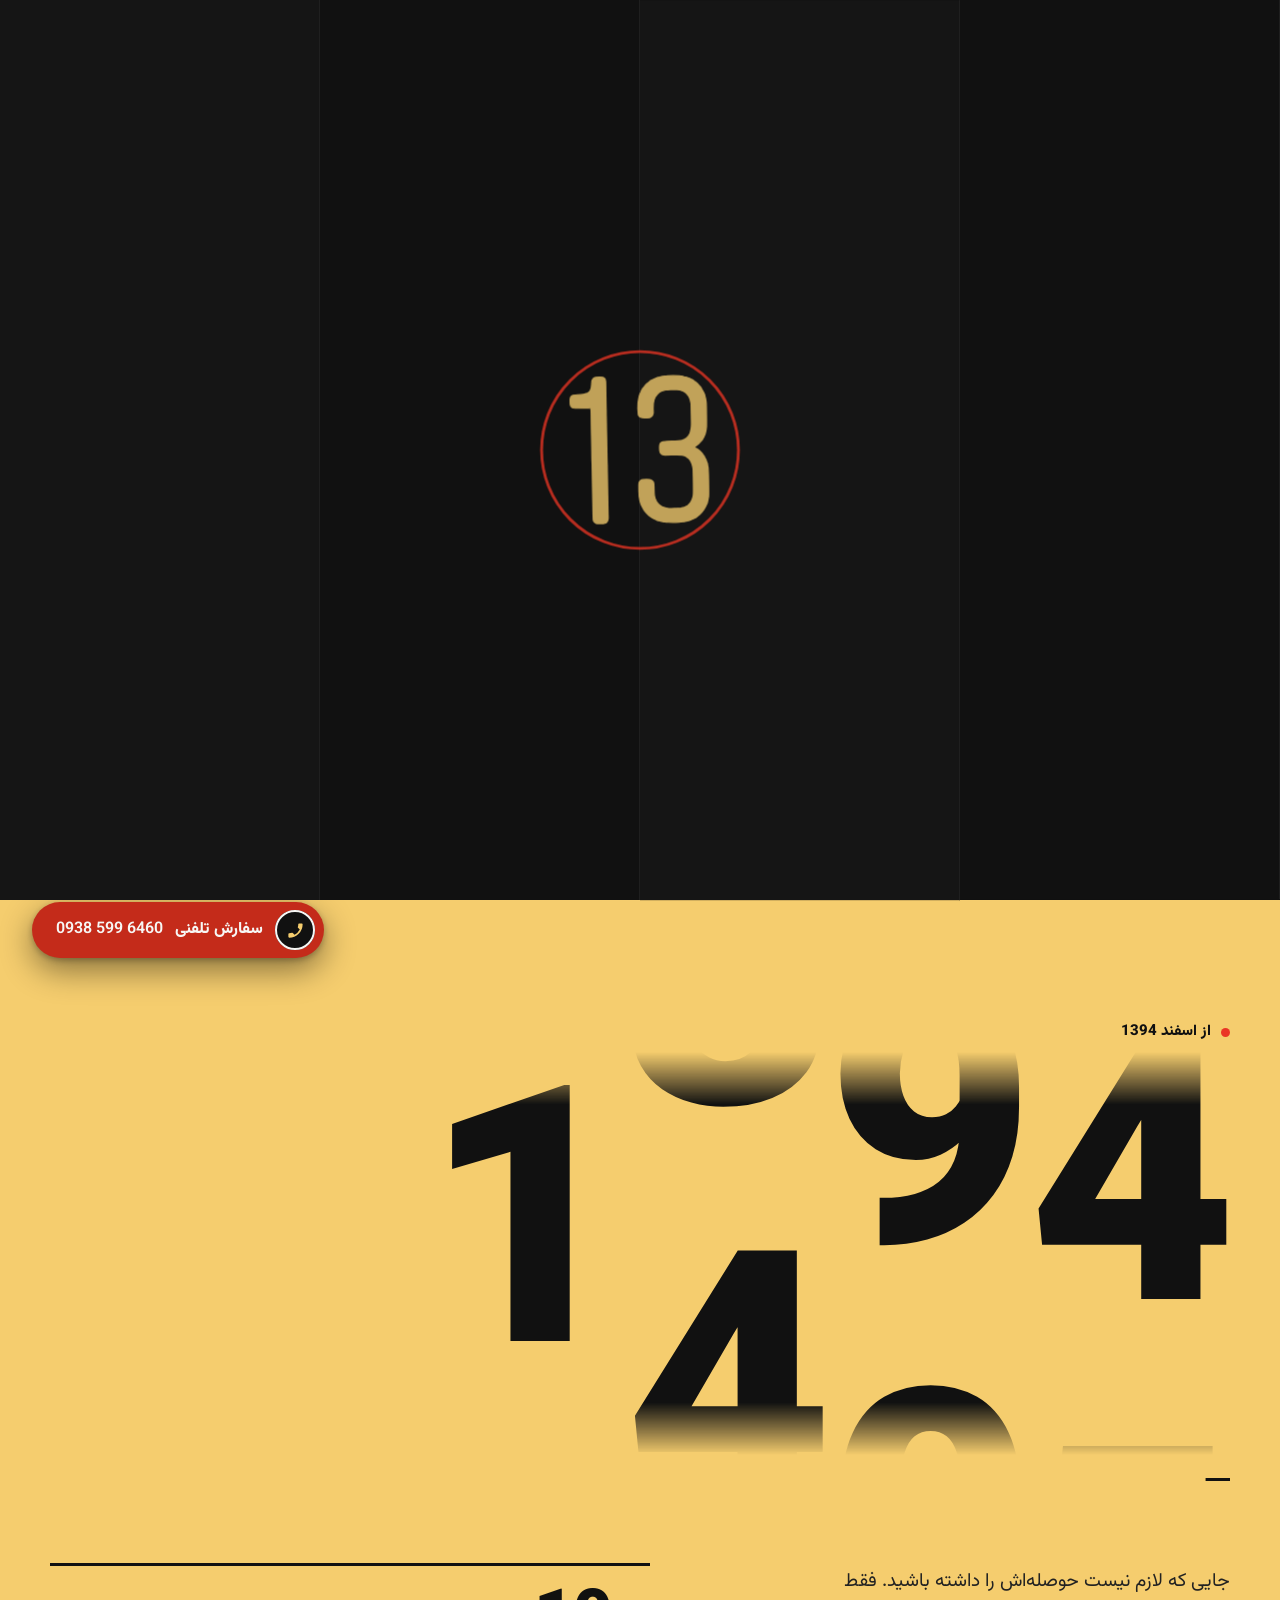
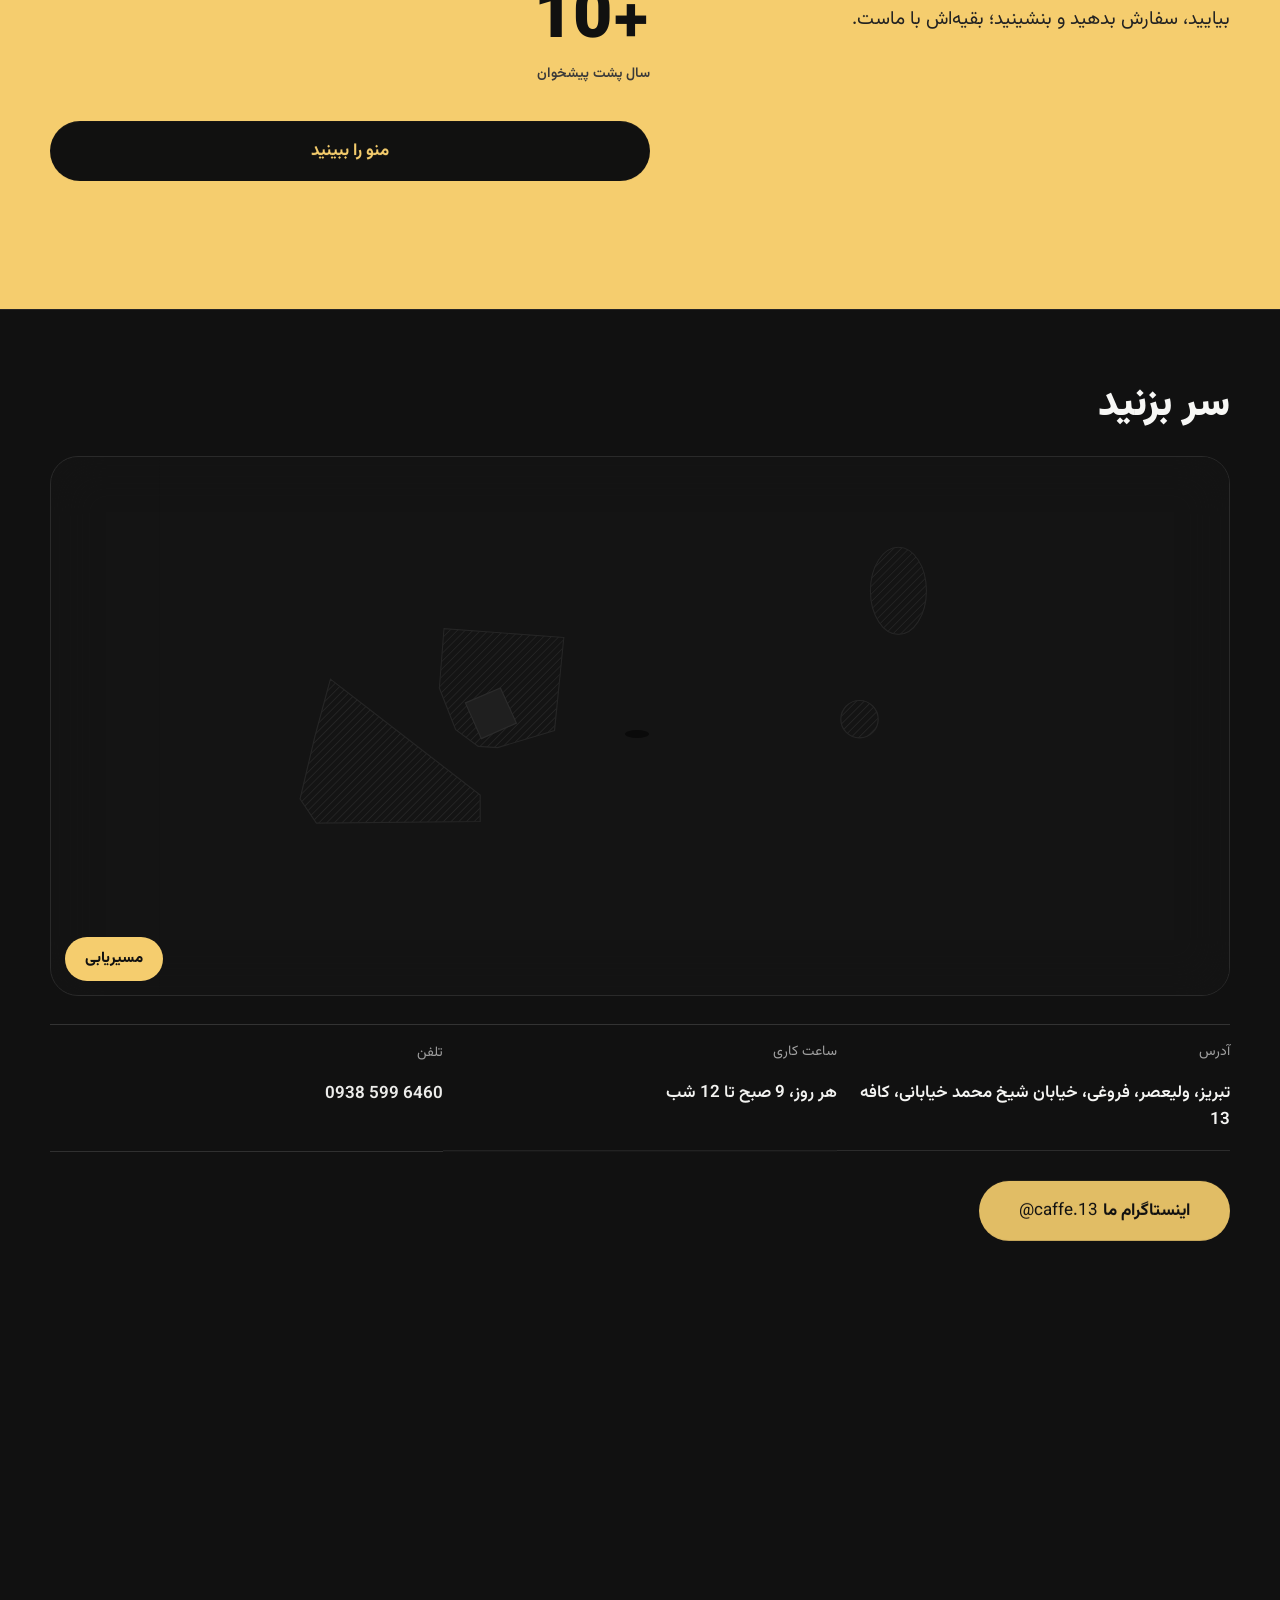
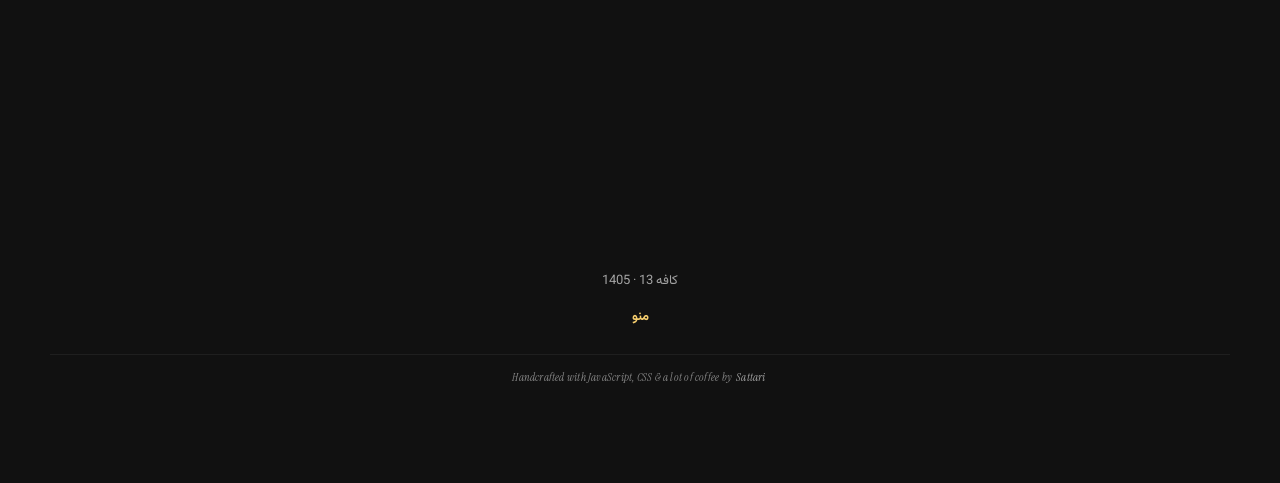
==== commit 297a70c5: "Add-ons: black two-column card like the printed menu's 'add on' box Replaces the rounded tags: a bla" ====
--- a/index.html
+++ b/index.html
@@ -67,7 +67,7 @@
 <link rel="manifest" href="manifest.webmanifest">
 <link rel="preload" href="assets/fonts/Vazirmatn-var.woff2" as="font" type="font/woff2" crossorigin>
 <link rel="stylesheet" href="assets/vendor/lenis.css?v=189d8e18">
-<link rel="stylesheet" href="css/site.css?v=1b49e380">
+<link rel="stylesheet" href="css/site.css?v=52aa7f7f">
 <script>(function(d){d.classList.add('js');if(!matchMedia('(prefers-reduced-motion: reduce)').matches){d.classList.add('is-loading');setTimeout(function(){d.classList.remove('is-loading')},9000)}})(document.documentElement)</script>
 </head>
 <body>
--- a/css/site.css
+++ b/css/site.css
@@ -236,13 +236,16 @@
 }
 .sec--burger .item__price { padding: 2px 10px; border-radius: 4px; }
 .item__price.is-empty { font-weight: 400; color: var(--muted); background: none; padding: 0; }
-.items--tags { display: flex; flex-wrap: wrap; gap: 8px; padding: 16px 0 4px; }
+/* Add-ons: a black card like the printed menu's "add on" box, two columns, square bullets */
+.items--tags { display: grid; grid-template-columns: 1fr 1fr; column-gap: 18px; margin-top: 16px; padding: 18px 18px 4px; background: var(--black); color: var(--paper); border-radius: 6px; }
 .items--tags .item { border-bottom: 0; }
-.tag { display: inline-flex; align-items: baseline; gap: 8px; padding: 8px 16px 9px; border: 1.5px solid currentColor; border-radius: 999px; font-size: 16px; font-weight: 700; line-height: 1.4; }
-.tag::before { content: "+"; font-weight: 800; }
-.tag__en { font-family: var(--serif); font-style: italic; font-weight: 400; font-size: 15px; color: var(--muted); direction: ltr; }
-.tag__out { font-size: 12px; font-weight: 700; }
+.tag { display: block; padding: 0 0 14px; font-size: 16px; font-weight: 700; line-height: 1.45; }
+.tag::before { content: ""; display: inline-block; width: 8px; height: 8px; margin-inline-end: 10px; background: var(--yellow); vertical-align: .08em; }
+/* the English name is only shown on the Persian page, so it lines up under the Persian name on the right */
+.tag__en { display: block; padding-right: 18px; font-family: var(--serif); font-style: italic; font-weight: 400; font-size: 15px; line-height: 1.3; color: var(--g400); direction: ltr; text-align: right; }
+.tag__out { display: block; padding-inline-start: 18px; font-size: 12px; font-weight: 700; color: var(--yellow); }
 .tag.is-out .tag__name { text-decoration: line-through; }
+@media (max-width: 340px) { .items--tags { grid-template-columns: 1fr; } }
 .item.is-out { opacity: .45; }
 .item.is-out .item__price { text-decoration: line-through; }
 .item__out { grid-column: 1 / -1; font-size: 13px; font-weight: 700; color: var(--accent); }
